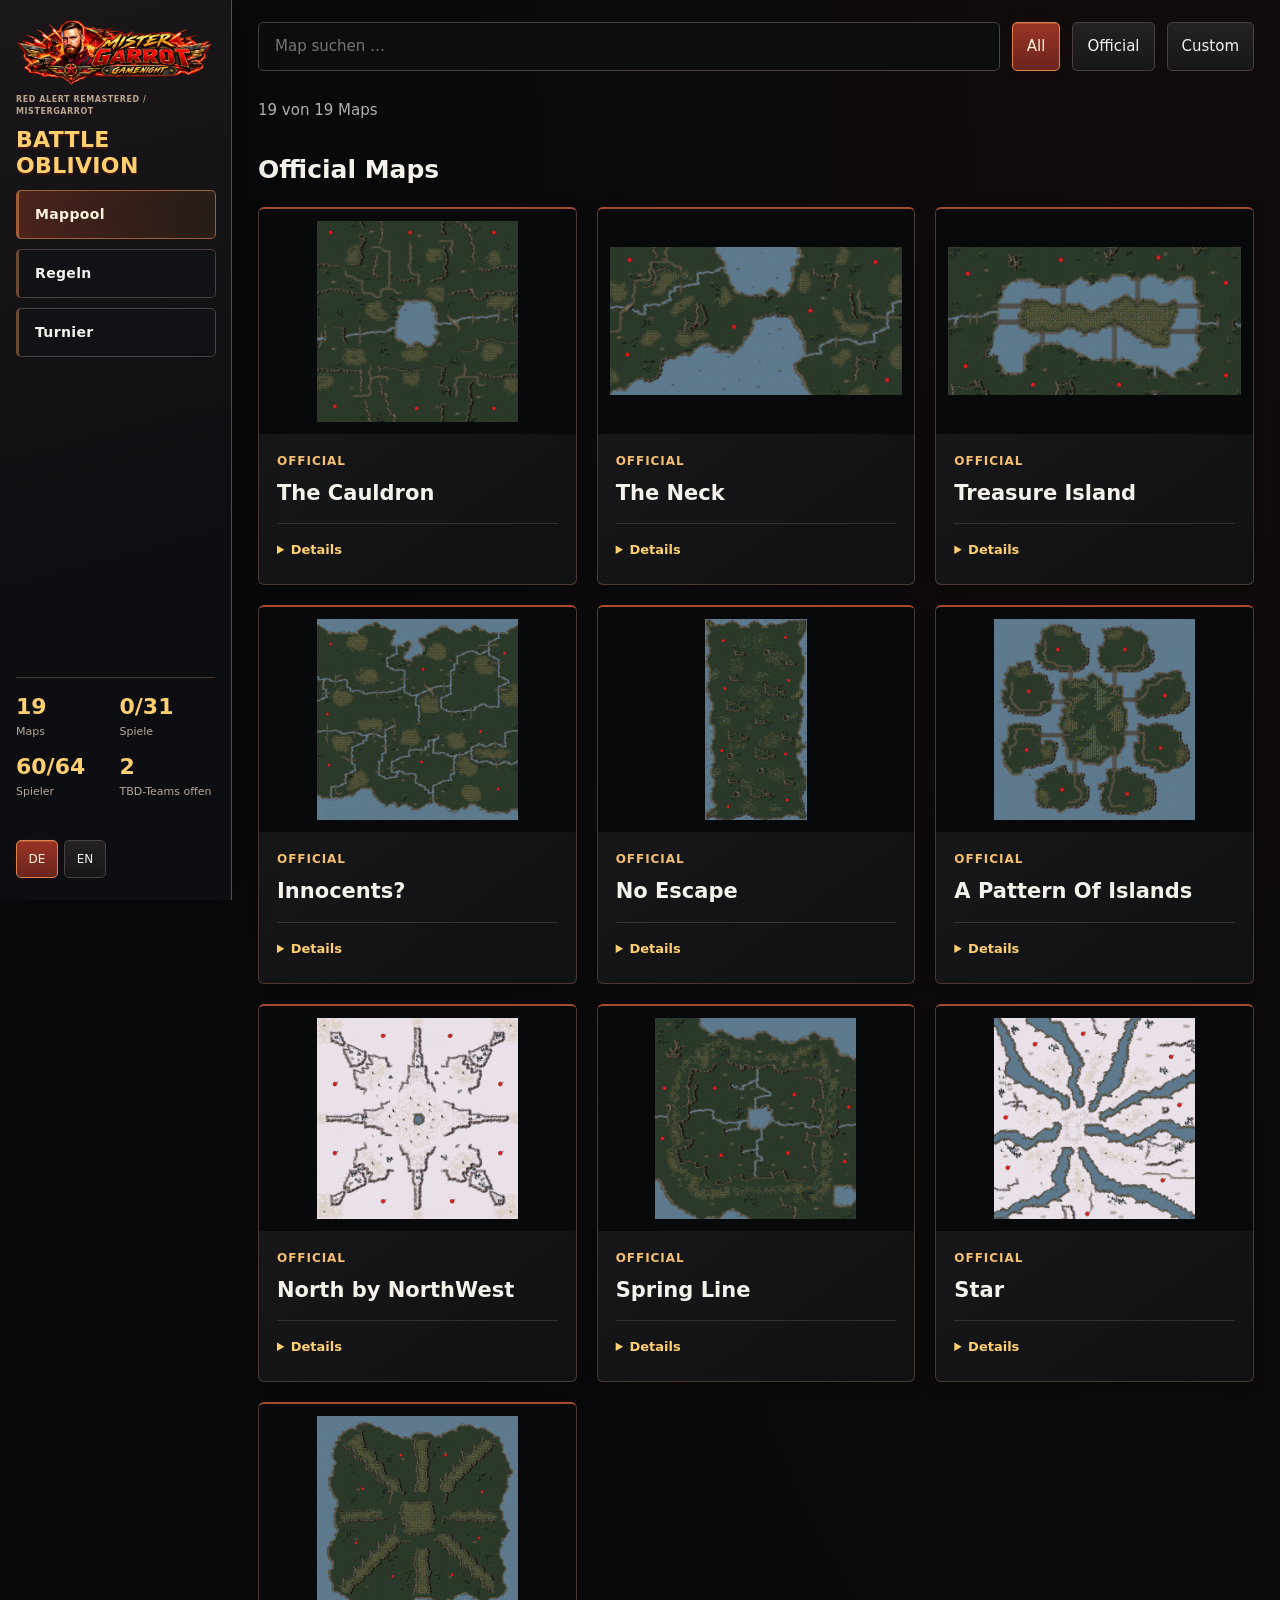
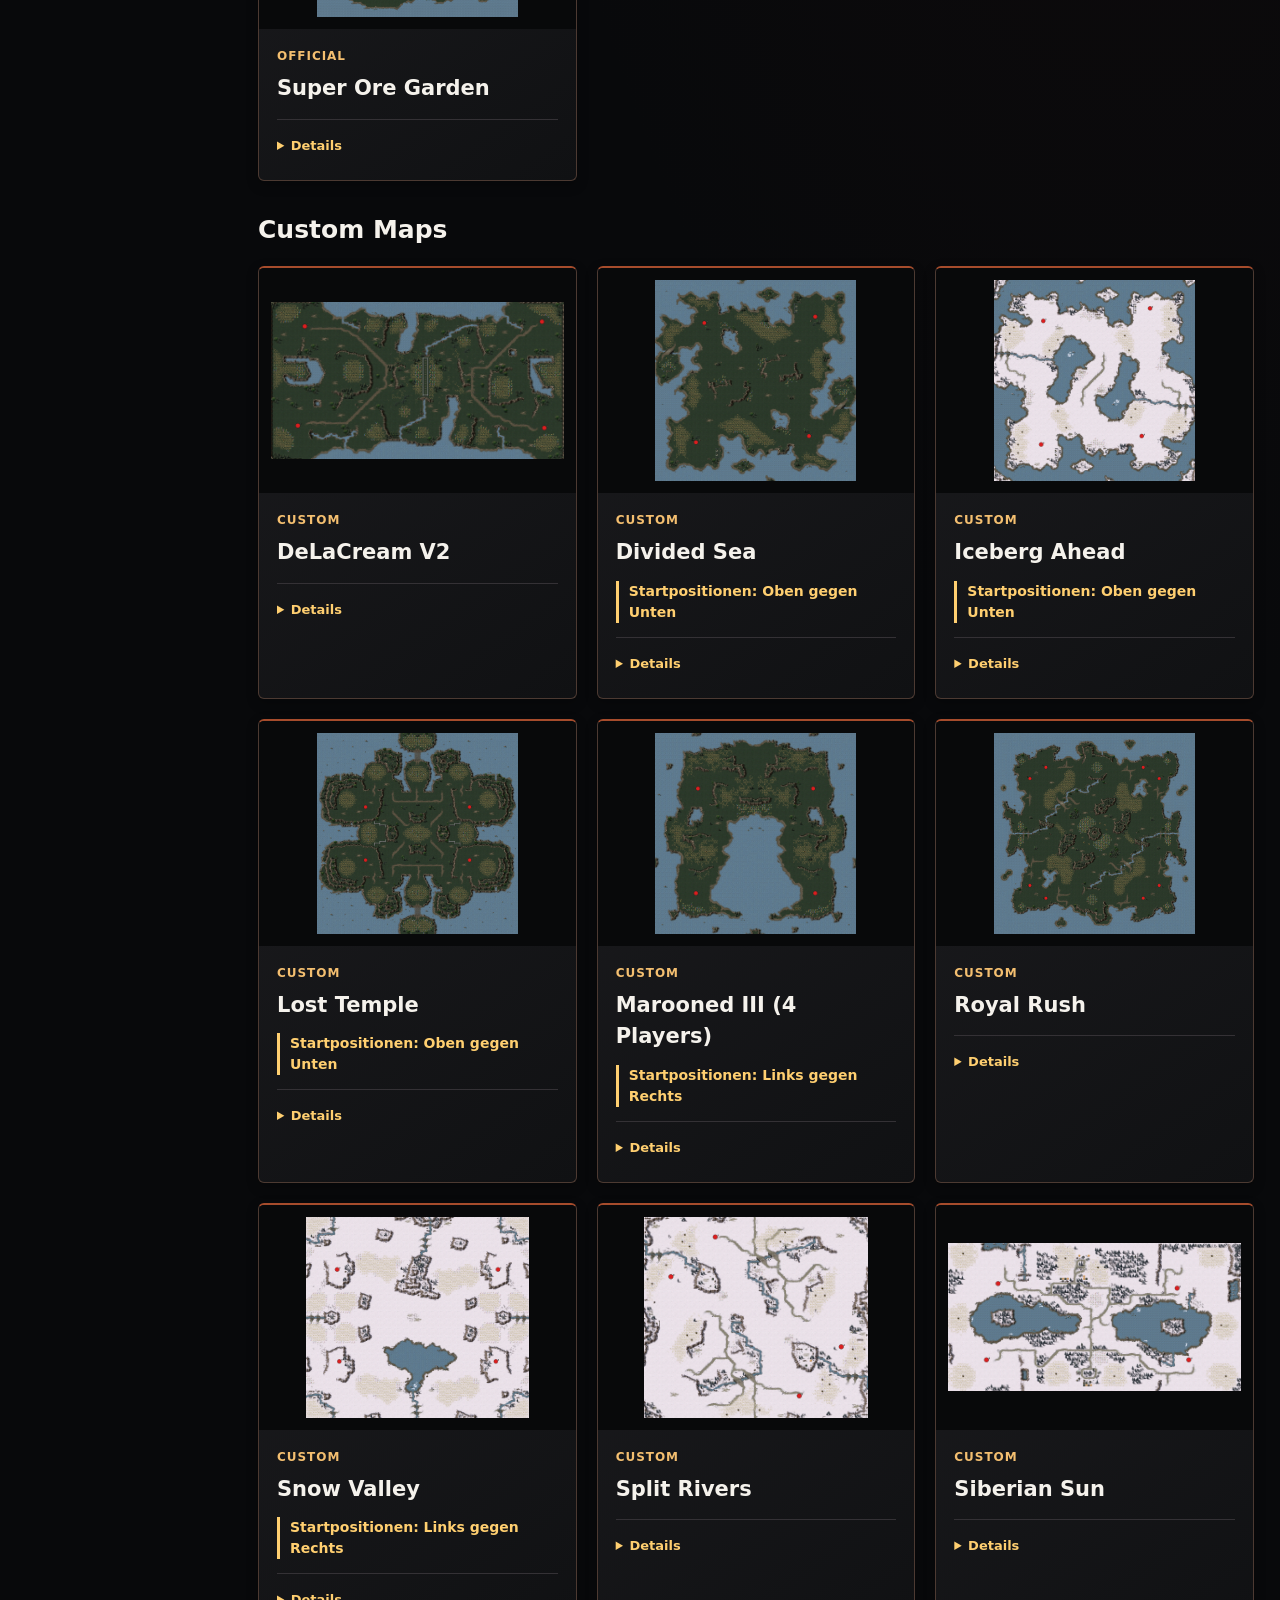
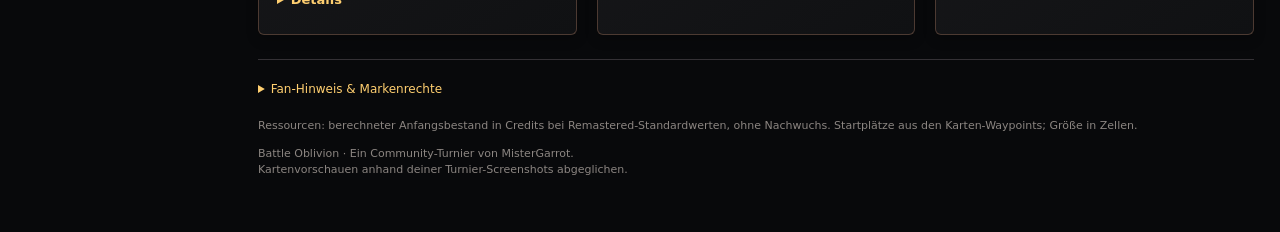
==== index.html @ 6f8f6e2d "Add files via upload" ====
<!doctype html>
<html lang="de"><head><meta charset="utf-8"><meta name="viewport" content="width=device-width,initial-scale=1"><meta name="description" content="MisterGarrot presents Battle Oblivion: Red Alert Remastered tournament maps, rules and live bracket."><meta name="theme-color" content="#141113"><link rel="icon" href="assets/branding/mistergarrot/logo-3c8ef4c450.png"><title>MisterGarrot · BATTLE OBLIVION</title>
<style>
:root{color-scheme:dark;--bg:#06030f;--panel:#130d2a;--line:#302347;--ink:#f5f0ff;--muted:#b4a8ca;--pink:#ff3aa2;--cyan:#54d8ff;--gold:#ffdc4a}*{box-sizing:border-box}body{margin:0;background:var(--bg);color:var(--ink);font:16px/1.5 system-ui,sans-serif}header{border-bottom:1px solid var(--line);background:radial-gradient(ellipse at top left,#39132f,transparent 65%),var(--panel)}.wrap{max-width:1240px;margin:auto;padding:32px 24px}.brand{color:var(--pink);font-weight:800;letter-spacing:.18em;font-size:13px}h1{font-size:clamp(36px,6vw,66px);line-height:1.05;letter-spacing:-.045em;margin:20px 0}p{color:var(--muted);max-width:780px}.stats{display:flex;gap:24px;flex-wrap:wrap;margin-top:28px}.stats strong{color:var(--gold);font-size:25px;margin-right:6px}.tools{display:flex;gap:12px;flex-wrap:wrap;margin-bottom:28px}input{flex:1;min-width:190px;background:var(--panel);border:1px solid var(--line);padding:12px 16px;color:var(--ink);border-radius:8px;font:inherit}button{font:inherit;cursor:pointer} .filter{border:1px solid var(--line);border-radius:8px;background:var(--panel);color:var(--ink);padding:10px 15px}.filter[aria-pressed=true]{color:var(--bg);background:var(--cyan);border-color:var(--cyan)}:focus-visible{outline:3px solid var(--gold);outline-offset:4px}h2{margin:30px 0 18px;font-size:25px}.grid{display:grid;grid-template-columns:repeat(auto-fill,minmax(255px,1fr));gap:20px}.card{background:var(--panel);border:1px solid var(--line);border-radius:12px;overflow:hidden}.preview{display:flex;width:100%;height:225px;align-items:center;justify-content:center;border:0;background:#090712;color:var(--muted);padding:12px}.preview img{width:100%;height:100%;object-fit:contain;transition:transform .2s}.preview:hover img{transform:scale(1.04)}.body{padding:18px}.badge{color:var(--cyan);font-size:12px;font-weight:700;text-transform:uppercase;letter-spacing:.08em}h3{font-size:21px;margin:8px 0}.note{font-size:13px;margin:10px 0 0}a{color:var(--gold)}.workshop{display:inline-block;margin-top:12px;font-size:14px}footer{border-top:1px solid var(--line);margin-top:40px;color:var(--muted);font-size:13px}dialog{width:min(950px,94vw);max-height:94vh;background:var(--panel);color:var(--ink);border:1px solid var(--line);border-radius:12px;padding:20px}dialog::backdrop{background:#000c}dialog img{display:block;width:100%;height:65vh;object-fit:contain;background:#090712}dialog button{float:right;background:var(--panel);color:var(--ink);border:1px solid var(--line);border-radius:6px;padding:8px 15px}dialog h2{margin:0 0 16px;padding-right:130px}[hidden]{display:none!important}@media(max-width:500px){.wrap{padding:24px 16px}.grid{grid-template-columns:1fr}.stats{gap:12px}.filter{flex:1}.preview{height:270px}}@media(prefers-reduced-motion:reduce){*{transition:none!important}}@media print{.tools,dialog{display:none}body{background:white;color:black}.card{break-inside:avoid}.grid{grid-template-columns:repeat(3,1fr)}.preview{height:150px}}
.rules-grid{display:grid;grid-template-columns:repeat(auto-fit,minmax(min(100%,340px),1fr));gap:20px}.rule-box{background:var(--panel);border:1px solid var(--line);border-radius:12px;padding:24px}.rule-box h3{margin-top:0}.rule-box li{margin:10px 0}.rule-box ul,.rule-box ol{padding-left:22px}.rule-box dl{display:grid;grid-template-columns:1fr 1fr;gap:10px 16px}.rule-box dd{margin:0;color:var(--cyan)}.rule-highlight{padding:20px 24px;margin:20px 0 24px;border-left:4px solid var(--gold);background:#ffdc4a12;color:var(--gold);font-size:20px}@media print{#rules-panel[hidden]{display:block!important}}
.language-switch{display:flex;justify-content:flex-end;gap:8px;margin-bottom:16px}.language-switch .filter{flex:0 0 auto;min-width:52px}
.map-positions{font-size:14px;font-weight:700;color:var(--gold);border-left:3px solid var(--gold);padding-left:10px;margin:12px 0}
.map-metadata{border-top:1px solid var(--line);margin-top:14px;padding-top:10px}.map-metadata dl{display:grid;grid-template-columns:1fr auto;gap:5px 12px;font-size:13px;margin:0}.map-metadata dt{color:var(--muted)}.map-metadata dd{margin:0;text-align:right;font-variant-numeric:tabular-nums}.map-metadata details{font-size:12px;margin-top:12px;color:var(--muted)}.map-metadata summary{cursor:pointer;color:var(--cyan)}.map-metadata details p{overflow-wrap:anywhere}

dialog{width:min(1200px,96vw)}
.zoom-controls{display:flex;align-items:center;gap:10px;flex-wrap:wrap;margin:12px 0}
.zoom-controls button{float:none;min-width:40px}
.zoom-controls input{flex:1;min-width:100px;max-width:330px;padding:0;accent-color:var(--cyan)}
.zoom-controls output{min-width:55px;font-variant-numeric:tabular-nums}
.zoom-hint{font-size:12px;margin:8px 0}
#zoom-viewport{height:60vh;position:relative;overflow:hidden;background:#090712;touch-action:none;cursor:zoom-in;border:1px solid var(--line);user-select:none}
#zoom-viewport[data-zoomed=true]{cursor:grab}#zoom-viewport.dragging{cursor:grabbing}
#zoom-viewport #zoom-img{position:absolute;max-width:none;width:auto;height:auto;object-fit:fill;transform-origin:0 0;pointer-events:none}
@media(max-width:500px){.zoom-controls{gap:6px}#zoom-viewport{height:55vh}}
</style><link rel="stylesheet" href="assets/css/battle-oblivion-bracket.css?v=garrot-14"><link rel="stylesheet" href="assets/css/battle-oblivion-theme.css?v=garrot-14"></head><body><header><div class="wrap"><div class="language-switch" role="group" aria-label="Sprache / Language"><button class="filter" type="button" data-lang="de" aria-pressed="true" lang="de">DE</button><button class="filter" type="button" data-lang="en" aria-pressed="false" lang="en">EN</button></div><a class="garrot-brand" href="#" aria-label="MisterGarrot Gamenight"><img src="assets/branding/mistergarrot/wordmark-16dedf7042.png" alt="MisterGarrot Gamenight" width="2172" height="724"></a><div class="brand">RED ALERT REMASTERED / MISTERGARROT</div><h1>BATTLE OBLIVION</h1><p>MisterGarrots Battle Oblivion: Karten, Regeln und der aktuelle Turnierstand für die Red-Alert-Remastered-Community.</p><div class="stats"><span><strong>19</strong>Maps</span><span><strong id="sidebar-games">0/31</strong><span>Spiele</span></span><span><strong id="sidebar-players">60/64</strong><span>Spieler</span></span><span><strong id="sidebar-tbd">2</strong><span>TBD-Teams offen</span></span></div></div></header><main class="wrap"><nav class="tools" aria-label="Turnierbereiche"><button class="filter" id="maps-tab" aria-pressed="true" aria-controls="maps-panel">Mappool</button><button class="filter" id="rules-tab" aria-pressed="false" aria-controls="rules-panel">Regeln</button><button class="filter" id="tournament-tab" aria-pressed="false" aria-controls="tournament-panel">Turnier</button></nav><section id="tournament-panel" data-own-i18n hidden></section><div id="maps-panel"><div class="tools"><input id="search" type="search" aria-label="Karten suchen" placeholder="Map suchen …"><button class="filter" data-filter="all" aria-pressed="true">All</button><button class="filter" data-filter="official" aria-pressed="false">Official</button><button class="filter" data-filter="custom" aria-pressed="false">Custom</button></div><p id="count" role="status" aria-live="polite"></p><div id="groups"></div><p id="empty" hidden>Keine Map gefunden. Versuche einen anderen Suchbegriff.</p></div><section id="rules-panel" hidden aria-labelledby="rules-title"><div class="brand">BATTLE OBLIVION / TURNIERREGELN</div><h2 id="rules-title">Regeln</h2><article class="rule-box series-format"><h3>Turnierformat</h3><dl><dt>Runde 1 &amp; 2</dt><dd>BO5 · 3 Mapsiege</dd><dt>Viertel- &amp; Halbfinale</dt><dd>BO7 · 4 Mapsiege</dd><dt>Finale</dt><dd>BO9 · 5 Mapsiege</dd></dl></article><div class="rule-highlight"><strong>Baue 3 Erzsammler, bevor du angreifende Einheiten in der Waffenfabrik produzierst.</strong></div><div class="rules-grid"><article class="rule-box"><h3>📌 Allgemeine Spielregeln</h3><ul><li>Verbindungsabbruch innerhalb der ersten 2 Minuten → automatischer Neustart</li><li>Verbindungsabbruch nach 2 Minuten → Entscheidung der Turnierleitung</li><li>Keine Beleidigungen oder anstößige Sprache</li><li>Keine absichtliche Spielverzögerung</li><li>Verstößt dein Teamkollege gegen die Chatregeln, kann euer Team disqualifiziert werden.</li><li>Smurf-Accounts und Smurfing sind nicht erlaubt.</li></ul></article><article class="rule-box"><h3>📍 Kartenablauf &amp; Startpositionen</h3><ol><li>Die erste Karte wird zufällig ausgelost.</li><li>Das Team mit der niedrigeren Teamnummer wählt zuerst seine Startpositionen.</li><li>Das unterlegene Team wählt die nächste Karte.</li><li>Das unterlegene Team wählt außerdem zuerst seine Startpositionen.</li></ol></article><article class="rule-box"><h3>🗺️ Spieleinstellungen &amp; Sonderregeln</h3><dl><dt>Spielmodus</dt><dd>Basen aktiviert · Gebäude zerstören</dd><dt>Spielgeschwindigkeit</dt><dd>Schneller (Faster)</dd><dt>Starteinheiten</dt><dd>Keine</dd><dt>Technologiestufe</dt><dd>10</dd><dt>Startkapital</dt><dd>10000</dd><dt>Einheiten-Warteschlange</dt><dd>Aktiviert</dd><dt>Erznachwuchs</dt><dd>Standard</dd><dt>Kisten</dt><dd>Deaktiviert</dd><dt>Superwaffen</dt><dd>Aktiviert</dd><dt><strong>Wieder einpackbares MBF</strong></dt><dd><strong>Aktiviert</strong></dd><dt>Kriegsnebel kehrt zurück</dt><dd>Deaktiviert</dd><dt>Aftermath-Einheiten</dt><dd>Deaktiviert</dd></dl></article><article class="rule-box"><h3>⚔ Spielablauf</h3><p>Alle Fraktionen sind erlaubt.</p><h3>Bugs &amp; Exploits</h3><p>Die Nutzung von Bugs oder Exploits kann zur sofortigen Disqualifikation führen.</p></article></div></section><footer><details class="fan-notice"><summary>Fan-Hinweis &amp; Markenrechte</summary><p>Dies ist ein inoffizielles, von Fans erstelltes Dashboard und Gemeinschaftsprojekt. Es steht in keiner Verbindung zu Electronic Arts Inc. (EA) und wird von EA weder unterstützt noch gesponsert oder autorisiert.</p><p>Command & Conquer, Red Alert und die verwendeten Spielgrafiken, Logos und Marken gehören ihren jeweiligen Rechteinhabern. Dieses Angebot dient der Information und Organisation des Community-Turniers.</p></details><p>Ressourcen: berechneter Anfangsbestand in Credits bei Remastered-Standardwerten, ohne Nachwuchs. Startplätze aus den Karten-Waypoints; Größe in Zellen.</p><p>Battle Oblivion · Ein Community-Turnier von MisterGarrot.<br>Kartenvorschauen anhand deiner Turnier-Screenshots abgeglichen.</p></footer></main><dialog id="zoom" aria-labelledby="zoom-title"><button id="close" autofocus>Schließen</button><h2 id="zoom-title"></h2><div class="map-view-layout"><div class="map-view-main"><div class="zoom-controls" role="group" aria-label="Kartenzoom"><button type="button" id="zoom-out" aria-label="Verkleinern">−</button><input id="zoom-range" type="range" min="100" max="500" step="25" value="100" aria-label="Zoomstufe"><output id="zoom-percent" for="zoom-range">100%</output><button type="button" id="zoom-in" aria-label="Vergrößern">+</button><button type="button" id="zoom-reset">Zurücksetzen</button></div><p class="zoom-hint">Mausrad zum Zoomen · Ziehen zum Verschieben · Doppelklick zum Zurücksetzen</p><div id="zoom-viewport" tabindex="0" aria-label="Vergrößerbare Karte"><img id="zoom-img" alt="" draggable="false"></div></div><aside id="map-info-panel" class="map-info-panel" aria-labelledby="map-info-title"><h3 id="map-info-title">Kartendetails</h3><div id="map-info-body"></div><p id="zoom-note"></p></aside></div></dialog><script>
const translations={"Turnier": "Tournament", "6-Spieler": "6-player", "8-Spieler": "8-player", "Mappool": "Map pool", "Regeln": "Rules", "Turnierbereiche": "Tournament sections", "Karten suchen": "Search maps", "Map suchen …": "Search maps …", "Alle Maps": "All maps", "6 Spieler": "6 players", "8 Spieler": "8 players", "6-Spieler-Maps": "6-player maps", "8-Spieler-Maps": "8-player maps", "Keine Map gefunden. Versuche einen anderen Suchbegriff.": "No maps found. Try another search term.", "BATTLE OBLIVION / TURNIERREGELN": "BATTLE OBLIVION / TOURNAMENT RULES", "Baue 3 Erzsammler, bevor du angreifende Einheiten in der Waffenfabrik produzierst.": "Build 3 ore trucks before any attacking units from the War Factory.", "📌 Allgemeine Spielregeln": "📌 General Gameplay Rules", "Verbindungsabbruch innerhalb der ersten 2 Minuten → automatischer Neustart": "Disconnect within the first 2 minutes → automatic restart", "Verbindungsabbruch nach 2 Minuten → Entscheidung der Turnierleitung": "Disconnect after 2 minutes → admin decision", "Keine Beleidigungen oder anstößige Sprache": "No flaming or foul language", "Keine absichtliche Spielverzögerung": "No intentional stalling", "Verstößt dein Teamkollege gegen die Chatregeln, kann euer Team disqualifiziert werden.": "If your teammate violates chat rules, your team may be disqualified.", "Smurf-Accounts und Smurfing sind nicht erlaubt.": "No smurfs or smurfing allowed.", "📍 Kartenablauf & Startpositionen": "📍 Map Format & Starting Positions", "Die erste Karte wird zufällig ausgelost.": "The first map is randomly drawn.", "Das Team mit der niedrigeren Teamnummer wählt zuerst seine Startpositionen.": "The team with the lower team number picks starting positions first.", "Das unterlegene Team wählt die nächste Karte.": "The losing team picks the next map.", "Das unterlegene Team wählt außerdem zuerst seine Startpositionen.": "The losing team also picks starting positions first.", "🗺️ Spieleinstellungen & Sonderregeln": "🗺️ Map & Special Rules", "Spielmodus": "Mode", "Basen aktiviert · Gebäude zerstören": "Bases On · Destroy Structures", "Spielgeschwindigkeit": "Game Speed", "Schneller (Faster)": "Faster", "Starteinheiten": "Starting Units", "Keine": "None", "Technologiestufe": "Tech Level", "Startkapital": "Credits", "Einheiten-Warteschlange": "Unit Queueing", "Aktiviert": "Enabled", "Deaktiviert": "Disabled", "Erznachwuchs": "Ore Regrows", "Standard": "Default", "Kisten": "Crates", "Superwaffen": "Super Weapons", "Wieder einpackbares MBF": "Redeployable MCV", "Kriegsnebel kehrt zurück": "Shroud Regrows", "Aftermath-Einheiten": "Aftermath Units", "⚔ Spielablauf": "⚔ Gameplay", "Alle Fraktionen sind erlaubt.": "All factions are allowed.", "Die Nutzung von Bugs oder Exploits kann zur sofortigen Disqualifikation führen.": "Any use of bugs or exploits may result in instant disqualification.", "Bei gekennzeichneten Karten muss die genaue Turnierversion noch abgeglichen werden.": "The exact tournament version of marked maps still needs to be verified.", "Schließen": "Close", "Im Steam Workshop ansehen ↗": "View in Steam Workshop ↗", "Vorschau nicht verfügbar": "Preview unavailable", "Vorschau · Zuordnung offen": "Preview · Version unconfirmed", "Vorschau im Bestand: Treasure Isle.": "Library preview: Treasure Isle.", "Innocents? (Mega) · 8 Spieler": "Innocents? (Mega) · 8 players", "Mehrere Versionen im Bestand. Gezeigt: Marooned III; Turnierversion bitte abgleichen.": "Multiple versions in the library. Shown: Marooned III; please verify the tournament version.", "Bestandsversion: DeLaCream V2, Final cut!. Bitte mit Turnierversion abgleichen.": "Library version: DeLaCream V2, Final cut!. Please verify against the tournament version.", "Bestandsversion: Divided Sea (Open Center 2 - 4 Players). Bitte mit Turnierversion abgleichen.": "Library version: Divided Sea (Open Center 2 - 4 Players). Please verify against the tournament version.", "Bestandsversion: Iceberg Ahead (2 - 4 Players). Bitte mit Turnierversion abgleichen.": "Library version: Iceberg Ahead (2 - 4 Players). Please verify against the tournament version.", "Bestandsversion: Royal Rush (Mega). Bitte mit Turnierversion abgleichen.": "Library version: Royal Rush (Mega). Please verify against the tournament version.", "Bestandsversion: Snow Valley (2 - 4 Players TE1). Bitte mit Turnierversion abgleichen.": "Library version: Snow Valley (2 - 4 Players TE1). Please verify against the tournament version.", "Bestandsversion: Split Rivers (2 - 4 Players). Bitte mit Turnierversion abgleichen.": "Library version: Split Rivers (2 - 4 Players). Please verify against the tournament version.", "Bestandsversion: Siberian Sun (4 Lg). Bitte mit Turnierversion abgleichen.": "Library version: Siberian Sun (4 Lg). Please verify against the tournament version.", "Gesucht: Left vs Right. Die bisherige Vorschau zeigte eine andere Version; korrekte Vorschau folgt.": "Looking for: Left vs Right. The previous preview showed a different version; the correct preview will follow.", "Startpositionen: Links gegen Rechts": "Starting positions: Left vs Right", "Startpositionen: Oben gegen Unten": "Starting positions: Top vs Bottom", "Bestandsversion: DeLaCream V2, Final cut!. Vorschau mit Turnier-Screenshot abgeglichen.": "Library version: DeLaCream V2, Final cut!. Preview visually matched against the tournament screenshot.", "Bestandsversion: Divided Sea (Open Center 2 - 4 Players). Vorschau mit Turnier-Screenshot abgeglichen.": "Library version: Divided Sea (Open Center 2 - 4 Players). Preview visually matched against the tournament screenshot.", "Bestandsversion: Iceberg Ahead (2 - 4 Players). Vorschau mit Turnier-Screenshot abgeglichen.": "Library version: Iceberg Ahead (2 - 4 Players). Preview visually matched against the tournament screenshot.", "Bestandsversion: Marooned III (4 Players). Vorschau mit Turnier-Screenshot abgeglichen.": "Library version: Marooned III (4 Players). Preview visually matched against the tournament screenshot.", "Bestandsversion: Royal Rush (Mega). Vorschau mit Turnier-Screenshot abgeglichen.": "Library version: Royal Rush (Mega). Preview visually matched against the tournament screenshot.", "Bestandsversion: Snow Valley (2 - 4 Players TE1). Vorschau mit Turnier-Screenshot abgeglichen.": "Library version: Snow Valley (2 - 4 Players TE1). Preview visually matched against the tournament screenshot.", "Bestandsversion: Split Rivers (2 - 4 Players). Vorschau mit Turnier-Screenshot abgeglichen.": "Library version: Split Rivers (2 - 4 Players). Preview visually matched against the tournament screenshot.", "Bestandsversion: Siberian Sun (4 Lg). Vorschau mit Turnier-Screenshot abgeglichen.": "Library version: Siberian Sun (4 Lg). Preview visually matched against the tournament screenshot.", "Kartenvorschauen anhand deiner Turnier-Screenshots abgeglichen.": "Map previews visually checked against your tournament screenshots.", "Kartengröße": "Map size", "Zellen": "cells", "Startplätze": "Starting spots", "Klima": "Theater", "Gemäßigt": "Temperate", "Schnee": "Snow", "Innenraum": "Interior", "Ressourcen gesamt": "Total resources", "Erz": "Ore", "Gems": "Gems", "Erzminen": "Ore mines", "Wasser": "Water", "Ja": "Yes", "Nein": "No", "Startpunkte & Kartendaten": "Starting spots & map data", "Quelldatei": "Source map", "Erzfelder": "Ore cells", "Gems-Felder": "Gem cells", "Startplätze laut Kartendatei; Turnierkategorie: 6 Spieler.": "Starting spots from the map file; tournament category: 6 players.", "Ressourcen: berechneter Anfangsbestand in Credits bei Remastered-Standardwerten, ohne Nachwuchs. Startplätze aus den Karten-Waypoints; Größe in Zellen.": "Resources: calculated initial credits using default Remastered values, excluding regrowth. Starting spots from map waypoints; size in cells.", "Kartenzoom": "Map zoom", "Verkleinern": "Zoom out", "Vergrößern": "Zoom in", "Zoomstufe": "Zoom level", "Zurücksetzen": "Reset", "Vergrößerbare Karte": "Zoomable map", "Mausrad zum Zoomen · Ziehen zum Verschieben · Doppelklick zum Zurücksetzen": "Scroll to zoom · Drag to pan · Double-click to reset", "Turnierformat": "Tournament format", "Runde 1 & 2": "Rounds 1 & 2", "Viertel- & Halbfinale": "Quarter- & semi-finals", "Finale": "Final", "BO5 · 3 Mapsiege": "BO5 · 3 map wins", "BO7 · 4 Mapsiege": "BO7 · 4 map wins", "BO9 · 5 Mapsiege": "BO9 · 5 map wins", "Details anzeigen": "Show details", "Spiele": "Matches", "Spieler": "Players", "TBD-Teams offen": "TBD teams remaining", "Fan-Hinweis & Markenrechte": "Fan notice & trademarks", "Dies ist ein inoffizielles, von Fans erstelltes Dashboard und Gemeinschaftsprojekt. Es steht in keiner Verbindung zu Electronic Arts Inc. (EA) und wird von EA weder unterstützt noch gesponsert oder autorisiert.": "This is an unofficial, fan-created dashboard and community project. It is not affiliated with Electronic Arts Inc. (EA) and is not supported, sponsored or authorized by EA.", "Command & Conquer, Red Alert und die verwendeten Spielgrafiken, Logos und Marken gehören ihren jeweiligen Rechteinhabern. Dieses Angebot dient der Information und Organisation des Community-Turniers.": "Command & Conquer, Red Alert and the game artwork, logos and trademarks used belong to their respective rights holders. This site provides information and supports the organization of the community tournament.", "MisterGarrots Battle Oblivion: Karten, Regeln und der aktuelle Turnierstand für die Red-Alert-Remastered-Community.": "MisterGarrot’s Battle Oblivion: maps, rules and the latest tournament results for the Red Alert Remastered community.", "Battle Oblivion · Ein Community-Turnier von MisterGarrot.": "Battle Oblivion · A community tournament by MisterGarrot.", "Kartendetails": "Map details"};
let language='de';
try { const saved=localStorage.getItem('battle-oblivion-language'); if(saved==='en')language='en'; } catch {}
const originalText=new WeakMap(),originalAttributes=new WeakMap();
function translate(value){
 if(language==='de')return value;
 if(translations[value])return translations[value];
 if(value.endsWith(' vergrößern'))return 'Enlarge '+value.slice(0,-11);
 if(value.startsWith('Kartenübersicht '))return 'Map preview '+value.slice(15);
 return value;
}
function applyLanguage(){
 document.documentElement.lang=language;
 document.title=language==='de'?'MisterGarrot · BATTLE OBLIVION – Karten, Regeln & Turnier':'MisterGarrot · BATTLE OBLIVION – Maps, Rules & Tournament';
 const walker=document.createTreeWalker(document.body,NodeFilter.SHOW_TEXT,{acceptNode(node){return node.parentElement.closest('script,style,#count,[data-own-i18n]')?NodeFilter.FILTER_REJECT:NodeFilter.FILTER_ACCEPT;}});
 while(walker.nextNode()){
  const node=walker.currentNode;if(!originalText.has(node))originalText.set(node,node.nodeValue);
  const value=originalText.get(node),trimmed=value.trim();node.nodeValue=trimmed?value.replace(trimmed,translate(trimmed)):value;
 }
 for(const element of document.querySelectorAll('[aria-label],[placeholder],img[alt]')){
  if(element.closest('[data-own-i18n]'))continue;if(!originalAttributes.has(element)){const attrs={};for(const name of ['aria-label','placeholder','alt'])if(element.hasAttribute(name))attrs[name]=element.getAttribute(name);originalAttributes.set(element,attrs);}
  for(const [name,value] of Object.entries(originalAttributes.get(element)))element.setAttribute(name,translate(value));
 }
 for(const number of document.querySelectorAll('[data-number]'))number.textContent=new Intl.NumberFormat('de-DE').format(Number(number.dataset.number));
 const activeMap=maps.find(map=>mapDisplayName(map.name)===document.querySelector('#zoom-title').textContent);if(activeMap)document.querySelector('#zoom-note').textContent=translate(activeMap.note);
 for(const button of document.querySelectorAll('[data-lang]'))button.setAttribute('aria-pressed',String(button.dataset.lang===language));
}
for(const button of document.querySelectorAll('[data-lang]'))button.addEventListener('click',()=>{language=button.dataset.lang;try{localStorage.setItem('battle-oblivion-language',language)}catch{}applyLanguage();update();window.dispatchEvent(new Event('battle-language-change'));});

for(const name of ['maps','rules','tournament'])document.querySelector('#'+name+'-tab').addEventListener('click',()=>{for(const panel of ['maps','rules','tournament']){document.querySelector('#'+panel+'-panel').hidden=panel!==name;document.querySelector('#'+panel+'-tab').setAttribute('aria-pressed',String(panel===name))}});
const maps=[{"name": "The Cauldron", "group": "6", "image": "assets/turnier-mappool/hd/01.webp", "note": "", "link": "", "original_preview": "assets/turnier-mappool/01.jpg", "metadata": {"source_name": "The Cauldron (Large 6 players)", "width": 96, "height": 96, "area": 9216, "start_positions": 6, "starts": [{"number": 1, "x": 22, "y": 21}, {"number": 2, "x": 100, "y": 105}, {"number": 3, "x": 100, "y": 21}, {"number": 4, "x": 24, "y": 104}, {"number": 5, "x": 63, "y": 105}, {"number": 6, "x": 60, "y": 21}], "theater": "temperat", "ore_credits": 150375, "gem_credits": 0, "total_credits": 150375, "ore_cells": 704, "gem_cells": 0, "ore_mines": 12, "water_cells": 312, "resource_basis": "Initial map resources; default Remastered values; excludes regrowth."}}, {"name": "The Neck", "group": "6", "image": "assets/turnier-mappool/hd/02.webp", "note": "", "link": "", "original_preview": "assets/turnier-mappool/02.jpg", "metadata": {"source_name": "The Neck (Medium 6 players)", "width": 126, "height": 64, "area": 8064, "start_positions": 6, "starts": [{"number": 3, "x": 9, "y": 37}, {"number": 4, "x": 120, "y": 89}, {"number": 5, "x": 115, "y": 38}, {"number": 6, "x": 8, "y": 78}, {"number": 7, "x": 87, "y": 59}, {"number": 8, "x": 54, "y": 66}], "theater": "temperat", "ore_credits": 135200, "gem_credits": 19600, "total_credits": 154800, "ore_cells": 654, "gem_cells": 40, "ore_mines": 11, "water_cells": 1983, "resource_basis": "Initial map resources; default Remastered values; excludes regrowth."}}, {"name": "Treasure Island", "group": "6", "image": "assets/turnier-mappool/hd/03.webp", "note": "Vorschau im Bestand: Treasure Isle.", "link": "", "original_preview": "assets/turnier-mappool/03.jpg", "metadata": {"source_name": "Treasure Isle (4-6)", "width": 126, "height": 64, "area": 8064, "start_positions": 8, "starts": [{"number": 1, "x": 9, "y": 43}, {"number": 2, "x": 120, "y": 87}, {"number": 3, "x": 37, "y": 91}, {"number": 4, "x": 91, "y": 36}, {"number": 5, "x": 8, "y": 83}, {"number": 6, "x": 120, "y": 47}, {"number": 7, "x": 74, "y": 91}, {"number": 8, "x": 49, "y": 37}], "theater": "temperat", "ore_credits": 118650, "gem_credits": 100550, "total_credits": 219200, "ore_cells": 493, "gem_cells": 193, "ore_mines": 7, "water_cells": 1565, "resource_basis": "Initial map resources; default Remastered values; excludes regrowth."}}, {"name": "Innocents?", "group": "8", "image": "assets/turnier-mappool/hd/04.webp", "note": "Innocents? (Mega) · 8 Spieler", "link": "", "original_preview": "assets/turnier-mappool/04.jpg", "metadata": {"source_name": "Innocents? (Mega 8 players)", "width": 126, "height": 126, "area": 15876, "start_positions": 8, "starts": [{"number": 1, "x": 9, "y": 16}, {"number": 2, "x": 114, "y": 107}, {"number": 3, "x": 118, "y": 22}, {"number": 4, "x": 8, "y": 92}, {"number": 5, "x": 7, "y": 60}, {"number": 6, "x": 67, "y": 32}, {"number": 7, "x": 66, "y": 90}, {"number": 8, "x": 103, "y": 71}], "theater": "temperat", "ore_credits": 406200, "gem_credits": 0, "total_credits": 406200, "ore_cells": 1758, "gem_cells": 0, "ore_mines": 30, "water_cells": 2166, "resource_basis": "Initial map resources; default Remastered values; excludes regrowth."}}, {"name": "No Escape", "group": "6", "image": "assets/turnier-mappool/hd/05.webp", "note": "", "link": "", "original_preview": "assets/turnier-mappool/05.jpg", "metadata": {"source_name": "No Escape (4-6)", "width": 64, "height": 126, "area": 8064, "start_positions": 8, "starts": [{"number": 1, "x": 43, "y": 14}, {"number": 2, "x": 83, "y": 114}, {"number": 3, "x": 42, "y": 83}, {"number": 4, "x": 84, "y": 39}, {"number": 5, "x": 46, "y": 118}, {"number": 6, "x": 82, "y": 12}, {"number": 7, "x": 44, "y": 44}, {"number": 8, "x": 82, "y": 85}], "theater": "temperat", "ore_credits": 69900, "gem_credits": 81150, "total_credits": 151050, "ore_cells": 590, "gem_cells": 253, "ore_mines": 10, "water_cells": 697, "resource_basis": "Initial map resources; default Remastered values; excludes regrowth."}}, {"name": "A Pattern Of Islands", "group": "8", "image": "assets/turnier-mappool/hd/06.webp", "note": "", "link": "", "original_preview": "assets/turnier-mappool/06.jpg", "metadata": {"source_name": "A Pattern Of Islands (Large 8 players)", "width": 96, "height": 96, "area": 9216, "start_positions": 8, "starts": [{"number": 1, "x": 79, "y": 99}, {"number": 2, "x": 46, "y": 30}, {"number": 3, "x": 31, "y": 78}, {"number": 4, "x": 97, "y": 52}, {"number": 5, "x": 78, "y": 30}, {"number": 6, "x": 48, "y": 97}, {"number": 7, "x": 32, "y": 50}, {"number": 8, "x": 95, "y": 77}], "theater": "temperat", "ore_credits": 50775, "gem_credits": 179750, "total_credits": 230525, "ore_cells": 262, "gem_cells": 397, "ore_mines": 14, "water_cells": 3662, "resource_basis": "Initial map resources; default Remastered values; excludes regrowth."}}, {"name": "North by NorthWest", "group": "8", "image": "assets/turnier-mappool/hd/07.webp", "note": "", "link": "", "original_preview": "assets/turnier-mappool/07.jpg", "metadata": {"source_name": "NORTH BY NORTHWEST (4-8)", "width": 96, "height": 96, "area": 9216, "start_positions": 8, "starts": [{"number": 1, "x": 47, "y": 23}, {"number": 2, "x": 80, "y": 102}, {"number": 3, "x": 103, "y": 46}, {"number": 4, "x": 24, "y": 79}, {"number": 5, "x": 24, "y": 46}, {"number": 6, "x": 103, "y": 79}, {"number": 7, "x": 79, "y": 23}, {"number": 8, "x": 47, "y": 102}], "theater": "snow", "ore_credits": 183525, "gem_credits": 61800, "total_credits": 245325, "ore_cells": 1069, "gem_cells": 168, "ore_mines": 8, "water_cells": 8, "resource_basis": "Initial map resources; default Remastered values; excludes regrowth."}}, {"name": "Spring Line", "group": "8", "image": "assets/turnier-mappool/hd/08.webp", "note": "", "link": "", "original_preview": "assets/turnier-mappool/08.jpg", "metadata": {"source_name": "Spring Line", "width": 96, "height": 96, "area": 9216, "start_positions": 8, "starts": [{"number": 1, "x": 47, "y": 81}, {"number": 2, "x": 82, "y": 52}, {"number": 3, "x": 44, "y": 49}, {"number": 4, "x": 79, "y": 80}, {"number": 5, "x": 106, "y": 84}, {"number": 6, "x": 20, "y": 49}, {"number": 7, "x": 108, "y": 58}, {"number": 8, "x": 19, "y": 73}], "theater": "temperat", "ore_credits": 151350, "gem_credits": 25550, "total_credits": 176900, "ore_cells": 931, "gem_cells": 61, "ore_mines": 20, "water_cells": 989, "resource_basis": "Initial map resources; default Remastered values; excludes regrowth."}}, {"name": "Star", "group": "8", "image": "assets/turnier-mappool/hd/09.webp", "note": "", "link": "", "original_preview": "assets/turnier-mappool/09.jpg", "metadata": {"source_name": "star", "width": 96, "height": 96, "area": 9216, "start_positions": 8, "starts": [{"number": 1, "x": 60, "y": 109}, {"number": 2, "x": 96, "y": 93}, {"number": 3, "x": 104, "y": 57}, {"number": 4, "x": 100, "y": 34}, {"number": 5, "x": 58, "y": 23}, {"number": 6, "x": 35, "y": 28}, {"number": 7, "x": 21, "y": 63}, {"number": 8, "x": 22, "y": 87}], "theater": "snow", "ore_credits": 103025, "gem_credits": 71600, "total_credits": 174625, "ore_cells": 636, "gem_cells": 168, "ore_mines": 17, "water_cells": 1373, "resource_basis": "Initial map resources; default Remastered values; excludes regrowth."}}, {"name": "Super Ore Garden", "group": "8", "image": "assets/turnier-mappool/hd/10.webp", "note": "", "link": "", "original_preview": "assets/turnier-mappool/10.jpg", "metadata": {"source_name": "Super Ore Garden (Mega 8 players)", "width": 126, "height": 126, "area": 15876, "start_positions": 8, "starts": [{"number": 1, "x": 25, "y": 80}, {"number": 2, "x": 85, "y": 100}, {"number": 3, "x": 53, "y": 25}, {"number": 4, "x": 104, "y": 48}, {"number": 5, "x": 81, "y": 25}, {"number": 6, "x": 102, "y": 77}, {"number": 7, "x": 29, "y": 46}, {"number": 8, "x": 48, "y": 101}], "theater": "temperat", "ore_credits": 337450, "gem_credits": 168500, "total_credits": 505950, "ore_cells": 1414, "gem_cells": 398, "ore_mines": 37, "water_cells": 4153, "resource_basis": "Initial map resources; default Remastered values; excludes regrowth."}}, {"name": "DeLaCream V2", "group": "custom", "image": "assets/turnier-mappool/hd/11.webp", "note": "Bestandsversion: DeLaCream V2, Final cut!. Vorschau mit Turnier-Screenshot abgeglichen.", "link": "https://steamcommunity.com/sharedfiles/filedetails/?id=3649733199", "original_preview": "assets/turnier-mappool/11.jpg", "metadata": {"source_name": "DeLaCream V2", "width": 126, "height": 68, "area": 8568, "start_positions": 4, "starts": [{"number": 1, "x": 12, "y": 54}, {"number": 2, "x": 15, "y": 11}, {"number": 3, "x": 117, "y": 9}, {"number": 4, "x": 118, "y": 55}], "theater": "temperat", "ore_credits": 182750, "gem_credits": 130800, "total_credits": 313550, "ore_cells": 875, "gem_cells": 308, "ore_mines": 26, "water_cells": 976, "resource_basis": "Initial map resources; default Remastered values; excludes regrowth."}}, {"name": "Divided Sea", "group": "custom", "image": "assets/turnier-mappool/hd/12.webp", "note": "Bestandsversion: Divided Sea (Open Center 2 - 4 Players). Vorschau mit Turnier-Screenshot abgeglichen.", "link": "https://steamcommunity.com/sharedfiles/filedetails/?id=2623360360", "positions": "tb", "original_preview": "assets/turnier-mappool/12.jpg", "metadata": {"source_name": "Divided Sea (2 - 4 Players)", "width": 96, "height": 96, "area": 9216, "start_positions": 4, "starts": [{"number": 1, "x": 77, "y": 18}, {"number": 2, "x": 20, "y": 78}, {"number": 3, "x": 74, "y": 75}, {"number": 4, "x": 24, "y": 21}], "theater": "temperat", "ore_credits": 190925, "gem_credits": 43100, "total_credits": 234025, "ore_cells": 890, "gem_cells": 138, "ore_mines": 24, "water_cells": 2974, "resource_basis": "Initial map resources; default Remastered values; excludes regrowth."}}, {"name": "Iceberg Ahead", "group": "custom", "image": "assets/turnier-mappool/hd/13.webp", "note": "Bestandsversion: Iceberg Ahead (2 - 4 Players). Vorschau mit Turnier-Screenshot abgeglichen.", "link": "https://steamcommunity.com/sharedfiles/filedetails/?id=2819389516", "positions": "tb", "original_preview": "assets/turnier-mappool/13.jpg", "metadata": {"source_name": "Iceberg Ahead (2 - 4 Players)", "width": 96, "height": 96, "area": 9216, "start_positions": 4, "starts": [{"number": 1, "x": 24, "y": 20}, {"number": 2, "x": 71, "y": 75}, {"number": 3, "x": 75, "y": 14}, {"number": 4, "x": 23, "y": 79}], "theater": "snow", "ore_credits": 171750, "gem_credits": 57800, "total_credits": 229550, "ore_cells": 782, "gem_cells": 136, "ore_mines": 20, "water_cells": 2927, "resource_basis": "Initial map resources; default Remastered values; excludes regrowth."}}, {"name": "Lost Temple", "group": "custom", "image": "assets/turnier-mappool/hd/14.webp", "note": "", "link": "https://steamcommunity.com/sharedfiles/filedetails/?id=2489464882", "positions": "tb", "original_preview": "assets/turnier-mappool/14.jpg", "metadata": {"source_name": "Lost Temple", "width": 110, "height": 110, "area": 12100, "start_positions": 4, "starts": [{"number": 1, "x": 35, "y": 49}, {"number": 2, "x": 92, "y": 49}, {"number": 3, "x": 35, "y": 78}, {"number": 4, "x": 92, "y": 78}], "theater": "temperat", "ore_credits": 248500, "gem_credits": 86300, "total_credits": 334800, "ore_cells": 1072, "gem_cells": 170, "ore_mines": 22, "water_cells": 3773, "resource_basis": "Initial map resources; default Remastered values; excludes regrowth."}}, {"name": "Marooned III (Left vs Right)", "group": "custom", "image": "assets/turnier-mappool/hd/15.webp", "note": "Bestandsversion: Marooned III (4 Players). Vorschau mit Turnier-Screenshot abgeglichen.", "link": "https://steamcommunity.com/sharedfiles/filedetails/?id=2596123125", "positions": "lr", "original_preview": "assets/turnier-mappool/15-correct.jpg", "metadata": {"source_name": "Marooned III (2 - 4 Players VE 2.0)", "width": 96, "height": 96, "area": 9216, "start_positions": 4, "starts": [{"number": 1, "x": 92, "y": 92}, {"number": 2, "x": 91, "y": 42}, {"number": 3, "x": 36, "y": 42}, {"number": 4, "x": 35, "y": 92}], "theater": "temperat", "ore_credits": 145050, "gem_credits": 43600, "total_credits": 188650, "ore_cells": 875, "gem_cells": 120, "ore_mines": 10, "water_cells": 3986, "resource_basis": "Initial map resources; default Remastered values; excludes regrowth."}}, {"name": "Royal Rush", "group": "custom", "image": "assets/turnier-mappool/hd/16.webp", "note": "Bestandsversion: Royal Rush (Mega). Vorschau mit Turnier-Screenshot abgeglichen.", "link": "https://steamcommunity.com/sharedfiles/filedetails/?id=2605938901", "original_preview": "assets/turnier-mappool/16.jpg", "metadata": {"source_name": "Royal Rush (Mega)", "width": 126, "height": 126, "area": 15876, "start_positions": 8, "starts": [{"number": 1, "x": 33, "y": 22}, {"number": 2, "x": 94, "y": 104}, {"number": 3, "x": 23, "y": 29}, {"number": 4, "x": 104, "y": 96}, {"number": 5, "x": 33, "y": 104}, {"number": 6, "x": 94, "y": 22}, {"number": 7, "x": 23, "y": 96}, {"number": 8, "x": 104, "y": 29}], "theater": "temperat", "ore_credits": 199825, "gem_credits": 172000, "total_credits": 371825, "ore_cells": 849, "gem_cells": 368, "ore_mines": 18, "water_cells": 5432, "resource_basis": "Initial map resources; default Remastered values; excludes regrowth."}}, {"name": "Snow Valley", "group": "custom", "image": "assets/turnier-mappool/hd/17.webp", "note": "Bestandsversion: Snow Valley (2 - 4 Players TE1). Vorschau mit Turnier-Screenshot abgeglichen.", "link": "https://steamcommunity.com/sharedfiles/filedetails/?id=2846500009", "positions": "lr", "original_preview": "assets/turnier-mappool/17.jpg", "metadata": {"source_name": "Snow Valley (2 - 4 Players TE2)", "width": 104, "height": 94, "area": 9776, "start_positions": 4, "starts": [{"number": 1, "x": 25, "y": 90}, {"number": 2, "x": 99, "y": 47}, {"number": 3, "x": 98, "y": 90}, {"number": 4, "x": 24, "y": 47}], "theater": "snow", "ore_credits": 386100, "gem_credits": 156800, "total_credits": 542900, "ore_cells": 1536, "gem_cells": 400, "ore_mines": 0, "water_cells": 314, "resource_basis": "Initial map resources; default Remastered values; excludes regrowth."}}, {"name": "Split Rivers", "group": "custom", "image": "assets/turnier-mappool/hd/18.webp", "note": "Bestandsversion: Split Rivers (2 - 4 Players). Vorschau mit Turnier-Screenshot abgeglichen.", "link": "https://steamcommunity.com/sharedfiles/filedetails/?id=2819389962", "original_preview": "assets/turnier-mappool/18.jpg", "metadata": {"source_name": "Split Rivers (2 - 4 Players)", "width": 96, "height": 86, "area": 8256, "start_positions": 4, "starts": [{"number": 1, "x": 47, "y": 23}, {"number": 2, "x": 83, "y": 91}, {"number": 3, "x": 28, "y": 40}, {"number": 4, "x": 101, "y": 70}], "theater": "snow", "ore_credits": 194200, "gem_credits": 50800, "total_credits": 245000, "ore_cells": 913, "gem_cells": 124, "ore_mines": 24, "water_cells": 0, "resource_basis": "Initial map resources; default Remastered values; excludes regrowth."}}, {"name": "Siberian Sun", "group": "custom", "image": "assets/turnier-mappool/hd/19.webp", "note": "Bestandsversion: Siberian Sun (4 Lg). Vorschau mit Turnier-Screenshot abgeglichen.", "link": "https://steamcommunity.com/sharedfiles/filedetails/?id=3007863904", "original_preview": "assets/turnier-mappool/19.jpg", "metadata": {"source_name": "Siberian Sun (4 Lg)", "width": 126, "height": 64, "area": 8064, "start_positions": 4, "starts": [{"number": 1, "x": 22, "y": 49}, {"number": 2, "x": 99, "y": 51}, {"number": 3, "x": 17, "y": 82}, {"number": 4, "x": 104, "y": 82}], "theater": "snow", "ore_credits": 239125, "gem_credits": 43300, "total_credits": 282425, "ore_cells": 1022, "gem_cells": 90, "ore_mines": 10, "water_cells": 934, "resource_basis": "Initial map resources; default Remastered values; excludes regrowth."}}];
const labels={official:'Official Maps',custom:'Custom Maps'};let filter='all';

function mapDisplayName(name){return name==='Marooned III (Left vs Right)'?'Marooned III (4 Players)':name}
function mapMetadata(map){
 const m=map.metadata;if(!m)return null;
 const box=document.createElement('div');box.className='map-metadata';
 const list=document.createElement('dl');
 function entry(label,value,numeric=false){const dt=document.createElement('dt');dt.textContent=label;const dd=document.createElement('dd');if(numeric)dd.dataset.number=String(value);dd.textContent=numeric?new Intl.NumberFormat('de-DE').format(value):value;list.append(dt,dd);}
 entry('Kartengröße',m.width+' × '+m.height);
 entry('Startplätze',m.start_positions,true);
 entry('Klima',({temperat:'Gemäßigt',snow:'Schnee',interior:'Innenraum'})[m.theater]||m.theater);
 entry('Ressourcen gesamt',m.total_credits,true);
 entry('Erz',m.ore_credits,true);
 entry('Gems',m.gem_credits,true);
 entry('Erzminen',m.ore_mines,true);
 entry('Wasser',m.water_cells>0?'Ja':'Nein');box.append(list);
 if(map.group==='6'&&m.start_positions!==6){const warning=document.createElement('p');warning.className='note';warning.textContent='Startplätze laut Kartendatei; Turnierkategorie: 6 Spieler.';box.append(warning);}
 return box;
}


function openMapPreview(map){
 document.querySelector('#zoom-title').textContent=mapDisplayName(map.name);
 const image=document.querySelector('#zoom-img');image.src=map.image;image.alt='Kartenübersicht '+mapDisplayName(map.name);originalAttributes.delete(image);
 document.querySelector('#zoom-note').textContent=map.note;
 const panel=document.querySelector('#map-info-body');panel.replaceChildren();
 const badge=document.createElement('div');badge.className='badge';badge.textContent=map.group==='custom'?'Custom':'Official';panel.append(badge);
 if(map.positions){const position=document.createElement('p');position.className='map-positions';position.textContent=map.positions==='lr'?'Startpositionen: Links gegen Rechts':'Startpositionen: Oben gegen Unten';panel.append(position)}
 const metadata=mapMetadata(map);if(metadata)panel.append(metadata);
 if(map.link){const link=document.createElement('a');link.href=map.link;link.target='_blank';link.rel='noopener noreferrer';link.className='workshop';link.textContent='Im Steam Workshop ansehen ↗';panel.append(link)}
 const basis=document.createElement('p');basis.className='note';basis.textContent='Ressourcen: berechneter Anfangsbestand in Credits bei Remastered-Standardwerten, ohne Nachwuchs. Startplätze aus den Karten-Waypoints; Größe in Zellen.';panel.append(basis);
 applyLanguage();document.querySelector('#zoom').showModal();resetMapZoom();
}

const groups=document.querySelector('#groups');
for(const group of ['official','custom']){const section=document.createElement('section');section.dataset.group=group;const heading=document.createElement('h2');heading.textContent=labels[group];section.append(heading);const grid=document.createElement('div');grid.className='grid';section.append(grid);for(const map of maps.filter(m=>(m.group==='custom'?'custom':'official')===group)){const card=document.createElement('article');card.className='card';card.dataset.name=map.name.toLocaleLowerCase('de');const preview=document.createElement(map.image?'button':'div');preview.className='preview';if(map.image){preview.setAttribute('aria-label',mapDisplayName(map.name)+' vergrößern');const img=document.createElement('img');img.src=map.image;img.alt='Kartenübersicht '+mapDisplayName(map.name);img.loading='lazy';img.addEventListener('error',()=>{preview.replaceChildren(document.createTextNode('Vorschau nicht verfügbar'));preview.disabled=true;applyLanguage()});preview.append(img);preview.addEventListener('click',()=>openMapPreview(map))}else{preview.textContent='Vorschau · Zuordnung offen'}card.append(preview);const body=document.createElement('div');body.className='body';const badge=document.createElement('div');badge.className='badge';badge.textContent=group==='custom'?'Custom':'Official';const title=document.createElement('h3');title.textContent=mapDisplayName(map.name);body.append(badge,title);const disclosure=document.createElement('details');disclosure.className='map-details';const summary=document.createElement('summary');summary.textContent='Details';summary.addEventListener('click',event=>{event.preventDefault();const open=!disclosure.open;for(const details of document.querySelectorAll('.map-details'))details.open=open});disclosure.append(summary);const metadata=mapMetadata(map);if(metadata)disclosure.append(metadata);if(map.positions){const position=document.createElement('p');position.className='map-positions';position.textContent=map.positions==='lr'?'Startpositionen: Links gegen Rechts':'Startpositionen: Oben gegen Unten';body.append(position)}if(map.note){const note=document.createElement('p');note.className='note';note.textContent=map.note;disclosure.append(note)}if(map.link){const a=document.createElement('a');a.href=map.link;a.target='_blank';a.rel='noopener noreferrer';a.className='workshop';a.textContent='Im Steam Workshop ansehen ↗';disclosure.append(a)}body.append(disclosure);card.append(body);grid.append(card)}groups.append(section)}
function update(){let count=0;const query=document.querySelector('#search').value.trim().toLocaleLowerCase('de');for(const section of groups.children){let visible=0;for(const card of section.querySelectorAll('.card')){card.hidden=!(filter==='all'||filter===section.dataset.group)||!card.dataset.name.includes(query);if(!card.hidden)visible++}section.hidden=!visible;count+=visible}document.querySelector('#count').textContent=language==='de'?count+' von 19 Maps':count+' of 19 maps';document.querySelector('#empty').hidden=count!==0}
document.querySelector('#search').addEventListener('input',update);document.querySelectorAll('[data-filter]').forEach(button=>button.addEventListener('click',()=>{filter=button.dataset.filter;document.querySelectorAll('[data-filter]').forEach(b=>b.setAttribute('aria-pressed',String(b===button)));update()}));document.querySelector('#close').addEventListener('click',()=>document.querySelector('#zoom').close());applyLanguage();update();

const zoomViewport=document.querySelector('#zoom-viewport'),zoomImage=document.querySelector('#zoom-img'),zoomRange=document.querySelector('#zoom-range');
let mapZoom=1,mapOffsetX=0,mapOffsetY=0,fitWidth=0,fitHeight=0,dragState=null;
function paintMapZoom(){
 const width=zoomViewport.clientWidth,height=zoomViewport.clientHeight;
 const scaledWidth=fitWidth*mapZoom,scaledHeight=fitHeight*mapZoom;
 mapOffsetX=scaledWidth<=width?(width-scaledWidth)/2:Math.min(0,Math.max(width-scaledWidth,mapOffsetX));
 mapOffsetY=scaledHeight<=height?(height-scaledHeight)/2:Math.min(0,Math.max(height-scaledHeight,mapOffsetY));
 zoomImage.style.width=fitWidth+'px';zoomImage.style.height=fitHeight+'px';
 zoomImage.style.transform='translate('+mapOffsetX+'px,'+mapOffsetY+'px) scale('+mapZoom+')';
 zoomRange.value=String(Math.round(mapZoom*100));document.querySelector('#zoom-percent').textContent=Math.round(mapZoom*100)+'%';
 zoomViewport.dataset.zoomed=String(mapZoom>1);
 document.querySelector('#zoom-out').disabled=mapZoom<=1;document.querySelector('#zoom-in').disabled=mapZoom>=5;
}
function resetMapZoom(){
 if(!zoomImage.naturalWidth||!zoomViewport.clientWidth)return;
 const fit=Math.min(zoomViewport.clientWidth/zoomImage.naturalWidth,zoomViewport.clientHeight/zoomImage.naturalHeight);
 fitWidth=zoomImage.naturalWidth*fit;fitHeight=zoomImage.naturalHeight*fit;mapZoom=1;mapOffsetX=0;mapOffsetY=0;paintMapZoom();
}
function setMapZoom(value,x=zoomViewport.clientWidth/2,y=zoomViewport.clientHeight/2){
 const next=Math.max(1,Math.min(5,value)),ratio=next/mapZoom;
 mapOffsetX=x-(x-mapOffsetX)*ratio;mapOffsetY=y-(y-mapOffsetY)*ratio;mapZoom=next;paintMapZoom();
}
zoomImage.addEventListener('load',resetMapZoom);
zoomRange.addEventListener('input',()=>setMapZoom(Number(zoomRange.value)/100));
document.querySelector('#zoom-in').addEventListener('click',()=>setMapZoom(mapZoom+.25));
document.querySelector('#zoom-out').addEventListener('click',()=>setMapZoom(mapZoom-.25));
document.querySelector('#zoom-reset').addEventListener('click',resetMapZoom);
zoomViewport.addEventListener('wheel',event=>{event.preventDefault();const rect=zoomViewport.getBoundingClientRect();setMapZoom(mapZoom*(event.deltaY<0?1.15:1/1.15),event.clientX-rect.left,event.clientY-rect.top)},{passive:false});
zoomViewport.addEventListener('dblclick',resetMapZoom);
zoomViewport.addEventListener('pointerdown',event=>{if(event.button!==0||mapZoom<=1)return;dragState={id:event.pointerId,x:event.clientX,y:event.clientY,offsetX:mapOffsetX,offsetY:mapOffsetY};zoomViewport.setPointerCapture(event.pointerId);zoomViewport.classList.add('dragging')});
zoomViewport.addEventListener('pointermove',event=>{if(!dragState||dragState.id!==event.pointerId)return;mapOffsetX=dragState.offsetX+event.clientX-dragState.x;mapOffsetY=dragState.offsetY+event.clientY-dragState.y;paintMapZoom()});
function endMapDrag(){dragState=null;zoomViewport.classList.remove('dragging')}
zoomViewport.addEventListener('pointerup',endMapDrag);zoomViewport.addEventListener('pointercancel',endMapDrag);zoomViewport.addEventListener('lostpointercapture',endMapDrag);
zoomViewport.addEventListener('keydown',event=>{if(event.key==='+'||event.key==='='){event.preventDefault();setMapZoom(mapZoom+.25)}else if(event.key==='-'){event.preventDefault();setMapZoom(mapZoom-.25)}else if(event.key==='0'){event.preventDefault();resetMapZoom()}else if(['ArrowLeft','ArrowRight','ArrowUp','ArrowDown'].includes(event.key)){event.preventDefault();mapOffsetX+=event.key==='ArrowLeft'?60:event.key==='ArrowRight'?-60:0;mapOffsetY+=event.key==='ArrowUp'?60:event.key==='ArrowDown'?-60:0;paintMapZoom()}});
window.addEventListener('resize',()=>{if(document.querySelector('#zoom').open)resetMapZoom()});

</script><script src="assets/js/battle-oblivion-config.js"></script><script src="assets/js/battle-oblivion-cloud.js"></script><script src="assets/js/battle-oblivion-bracket.js?v=garrot-14"></script></body></html>
---- assets/css/battle-oblivion-bracket.css ----
.battle-bracket{display:flex;gap:20px;overflow-x:auto;padding:8px 0 24px;align-items:flex-start}.battle-round{flex:0 0 310px;min-width:0}.battle-round>h3{color:var(--cyan);position:sticky;top:0;background:var(--bg);padding:10px 0}.battle-match{border:1px solid var(--line);border-radius:10px;background:var(--panel);padding:12px;margin-bottom:16px}.battle-match-id{font-size:12px;color:var(--muted);margin-bottom:9px}.battle-team{display:grid;grid-template-columns:1fr 28px;gap:10px;padding:8px 0;font-size:14px;border-bottom:1px solid var(--line);overflow-wrap:anywhere}.battle-team strong{text-align:center;color:var(--gold)}.battle-winner{color:var(--cyan);font-weight:700}.battle-map{background:transparent;border:0;color:var(--gold);padding:12px 0;text-align:left;font-size:13px}.battle-match>.filter{font-size:12px;padding:6px 10px}.battle-champion{padding:20px;border:1px solid var(--gold);color:var(--gold);font-size:24px}#tournament-panel select,.battle-editor select{background:var(--panel);border:1px solid var(--line);color:var(--ink);padding:12px;border-radius:8px;font:inherit}.battle-editor{width:min(580px,94vw)}.battle-editor form{display:grid;gap:14px}.battle-editor label{display:grid;gap:6px;font-size:14px}.battle-editor input{min-width:0;width:100%}.battle-editor button{float:none}.battle-editor h2{padding-right:0}.battle-editor p{font-size:13px}.battle-editor [role=alert]{color:var(--pink)}@media(max-width:500px){.battle-round{flex-basis:280px}}

.battle-viewport{overflow:auto;max-height:78vh;border:1px solid var(--line);border-radius:12px;padding:16px;background:#090712}.battle-canvas{position:relative}.battle-bracket{position:relative;overflow:visible;padding:0;transform-origin:top left;width:max-content}.battle-mirrored{display:grid;grid-template-columns:repeat(9,290px);gap:36px}.battle-mirrored .battle-round{width:290px}.battle-mirrored .battle-round>h3{height:48px;text-align:center;margin:0;position:static}.battle-mirrored .battle-matches{display:grid;grid-template-rows:repeat(16,110px)}.battle-mirrored .battle-match{align-self:center;margin:0;min-height:130px;position:relative;z-index:1;background:var(--panel)}.battle-match.battle-final{border:2px solid var(--gold);box-shadow:0 0 24px #ffdc4a16}.battle-lines{position:absolute;left:0;top:0;pointer-events:none;overflow:visible;z-index:0}.battle-lines path{fill:none;stroke:var(--cyan);stroke-opacity:.55;stroke-width:2}.battle-view-tools{align-items:center;margin-top:16px}.battle-view-tools input{max-width:250px;min-width:120px;padding:0;accent-color:var(--cyan)}.battle-view-tools output{min-width:55px;font-variant-numeric:tabular-nums}.battle-connection{color:var(--cyan);font-size:13px}.battle-bracket:not(.battle-mirrored){width:100%;display:block}.battle-bracket:not(.battle-mirrored) .battle-round{width:100%}.battle-bracket:not(.battle-mirrored) .battle-matches{display:grid;grid-template-columns:repeat(auto-fill,minmax(270px,1fr));gap:16px}.battle-bracket:not(.battle-mirrored) .battle-match{margin:0}
---- assets/css/battle-oblivion-theme.css ----
/* MisterGarrot: compact command-panel layout, red/gold accents on charcoal. */
:root{--bg:#08090b;--panel:#131416;--line:#343135;--ink:#f5f2ec;--muted:#b1adb0;--pink:#f24939;--cyan:#edbc61;--gold:#ffcf70;--ground:var(--bg);--panel-hi:#1b1a1c}
body{background:radial-gradient(ellipse at 90% 0,#48181128,transparent 48%),var(--bg);font-size:15px;padding-bottom:20px}
.wrap{max-width:1840px;width:100%;padding:18px 28px}header{background:linear-gradient(100deg,#171213,#0d0e10 65%);border-bottom:1px solid #6a3527;box-shadow:0 3px 20px #0007}
header>.wrap{display:grid;grid-template-columns:180px 1fr auto;grid-template-rows:auto auto;align-items:center;gap:3px 24px;padding-top:10px;padding-bottom:10px}
.garrot-brand{grid-column:1;grid-row:1/3;display:block;width:180px;height:60px}.garrot-brand img{display:block;width:100%;height:100%;object-fit:contain}
header .brand{grid-column:2;grid-row:1;color:#bcaaa1;font-size:10px;letter-spacing:.16em;align-self:end}header h1{grid-column:2;grid-row:2;margin:0;font-size:clamp(22px,2.3vw,34px);line-height:1.15;letter-spacing:.025em;font-weight:900;color:var(--gold);text-shadow:0 2px #41170d;align-self:start}
header .language-switch{grid-column:3;grid-row:1/3;margin:0;align-self:center;gap:6px}header .language-switch .filter{min-width:42px;padding:8px 10px;font-size:12px}header>.wrap>p,header .stats{display:none}
main>.tools:first-child{margin-bottom:14px;gap:8px;border-bottom:1px solid var(--line);padding-bottom:12px}.filter{border-radius:5px;border-color:#494044;background:linear-gradient(#242124,#171719);color:var(--ink);padding:9px 14px;min-height:38px;transition:background .15s,border-color .15s}
.filter:hover{border-color:#bc6942;background:#302322}.filter[aria-pressed=true]{background:linear-gradient(#9a3424,#6a241d);color:#fff3de;border-color:#de8251;box-shadow:inset 0 1px #ffcf7033,0 0 12px #cc392414}
input,select{border-radius:5px!important;background:#0c0d0f!important;border-color:#494044!important}.filter:focus-visible,input:focus-visible,select:focus-visible,summary:focus-visible{outline:2px solid var(--gold);outline-offset:3px}
.card,.rule-box,.battle-match{border:1px solid #4c3a32;border-radius:6px;background:linear-gradient(145deg,#1b1b1e,#101113);box-shadow:inset 0 1px #ffffff08,0 4px 12px #0004}.card{border-top:2px solid #a64c2c}.card:hover{border-color:#a97145}.preview{background:#08090a}.badge{color:#f4bf70}.rule-highlight{background:#65251a2b}.rule-box h3{color:#f2c688}.rule-box dd{color:#f4d08d}
#tournament-panel>.battle-heading{font-size:22px;line-height:1.2;margin:0 12px 4px 0;display:inline-block;color:#f3e9dd}#tournament-panel>.battle-summary{font-size:12px;margin:0;display:inline;color:var(--muted)}.battle-connection{margin:5px 0 12px;font-size:11px!important;color:#d1ad70!important}
.battle-toolbar{gap:8px;align-items:center;margin-bottom:12px}.battle-toolbar>.filter,.battle-toolbar>select{font-size:13px;padding:8px 12px;min-height:38px}.battle-toolbar .battle-match-picker{max-width:360px;min-width:180px;flex:1}.battle-toolbar .battle-view-tools{margin:0 0 0 auto;gap:8px;flex-wrap:nowrap;font-size:12px}.battle-view-tools input{width:100px;min-width:70px;max-width:130px;flex:0 1 100px}.battle-view-tools .filter{font-size:12px;padding:7px 10px;white-space:nowrap}.battle-view-tools output{min-width:44px}
#bracket-message:empty{display:none}.battle-viewport{max-height:calc(100dvh - 250px);min-height:330px;background:linear-gradient(#111214e8,#090a0c),repeating-linear-gradient(0deg,transparent 0 39px,#ffffff04 40px);border:1px solid #5b4033;border-top:2px solid #bb6b37;border-radius:6px;padding:16px;scrollbar-color:#74543d #111214}
.battle-round>h3{font-size:15px;color:#edbd76;background:var(--bg);text-transform:uppercase;letter-spacing:.08em}.battle-mirrored .battle-round>h3{height:38px;background:transparent}.battle-mirrored .battle-matches{grid-template-rows:repeat(16,var(--battle-row-height,138px))}.battle-mirrored .battle-match{min-height:125px}.battle-match{position:relative;border-left:3px solid #8f472e;padding:12px 14px}.battle-match::after{content:'';position:absolute;right:4px;top:4px;width:11px;height:11px;border-top:1px solid #b67746;border-right:1px solid #b67746;pointer-events:none}.battle-match-id{font-size:12px;color:#d2a76c;font-weight:700;text-transform:uppercase;letter-spacing:.05em}.battle-team{font-size:15px;line-height:1.4;min-height:40px;align-items:center;border-color:#383033}.battle-team strong{font-size:18px;color:#f6ce7d}.battle-winner{color:#ffe1a0;background:#b9752514}.battle-map{display:block;font-size:13px;padding:8px 0;line-height:1.4;max-width:100%}.battle-match>.battle-edit-result{font-size:13px;display:block;width:100%;padding:9px 12px;margin-top:4px;min-height:38px;text-align:center;background:linear-gradient(#9a3424,#69251d);border-color:#b76b40;color:#fff1d9;font-weight:700}.battle-match>.battle-edit-result:hover{background:#a43b28}.battle-final{box-shadow:0 0 22px #d98d3620!important}
.battle-lines path{stroke:#c59454;stroke-opacity:.65;stroke-width:2}.battle-list-viewport{max-height:none;overflow:visible;min-height:0;padding:18px}.battle-list-viewport .battle-round>h3{position:static;margin:10px 0 12px;padding:8px 0;border-bottom:1px solid #65432e}.battle-list-viewport .battle-round+.battle-round{margin-top:26px}.battle-bracket:not(.battle-mirrored) .battle-matches{grid-template-columns:repeat(auto-fill,minmax(310px,1fr));gap:14px}.battle-bracket:not(.battle-mirrored) .battle-round>h3{background:none}.battle-editor{background:linear-gradient(145deg,#1e1b1c,#101113);border:1px solid #a56b43;border-top:3px solid #d69648;box-shadow:0 20px 70px #000a}.battle-editor h2{color:var(--gold)}.battle-editor form{gap:16px}.battle-editor input,.battle-editor select{font-size:16px;padding:12px}.battle-editor form>button[type=submit]{background:#852f22;border-color:#c4814b;font-weight:700;min-height:44px}.battle-editor [role=alert]{color:#ff9b86}
footer{margin-top:24px}footer p{font-size:11px;max-width:none;color:#8b8581}dialog{background:#141416;border-color:#825437}.zoom-controls button{border-color:#72513d;background:#201b19;color:var(--ink)}
@media(min-width:1900px){.wrap{max-width:2040px}}
@media(max-width:800px){.wrap{padding:14px 16px}header>.wrap{grid-template-columns:110px 1fr auto;gap:3px 12px}.garrot-brand{width:110px;height:48px}header .brand{font-size:8px;letter-spacing:.05em}header h1{font-size:22px}.battle-toolbar .battle-view-tools{margin-left:0}.battle-viewport{max-height:68dvh}.battle-bracket:not(.battle-mirrored) .battle-matches{grid-template-columns:repeat(auto-fill,minmax(270px,1fr))}}
@media(max-width:480px){header>.wrap{grid-template-columns:65px 1fr auto;padding:9px 12px;gap:3px 8px}.garrot-brand{width:65px;height:42px}header h1{font-size:17px}header .brand{font-size:7px}header .language-switch .filter{min-width:32px;padding:6px;font-size:11px}header .language-switch{gap:3px}.battle-toolbar .battle-match-picker{max-width:100%}.battle-list-viewport{padding:10px}.battle-bracket:not(.battle-mirrored) .battle-matches{grid-template-columns:1fr}main>.tools:first-child>.filter{flex:1;padding:9px 8px}}
@media(prefers-reduced-motion:reduce){.filter{transition:none}}
/* Dashboard shell inspired by the supplied full-page reference. */
@media(min-width:901px){
 body>header{position:fixed;inset:0 auto 0 0;width:232px;height:100dvh;z-index:30;border-right:1px solid #69472e;border-bottom:0;background:linear-gradient(165deg,#1a1719,#0d0e12 65%);box-shadow:8px 0 35px #0004}
 header>.wrap{position:relative;height:100%;width:100%;display:flex;flex-direction:column;align-items:flex-start;padding:20px 16px;gap:9px}
 .garrot-brand{width:196px;height:65px;flex:none}header .brand{font-size:8px;letter-spacing:.07em;align-self:auto;color:#bba58e}header h1{font-size:22px;line-height:1.2;align-self:auto;margin:0;letter-spacing:.015em}
 header .language-switch{position:absolute;left:16px;bottom:22px;align-self:auto}
 header .stats{display:grid;grid-template-columns:1fr 1fr;gap:14px 8px;margin:0;position:absolute;bottom:100px;left:16px;right:16px;border-top:1px solid #49372c;padding-top:16px;font-size:11px;color:#b7a797}
 header .stats strong{display:block;font-size:22px;line-height:1.2;margin:0 0 3px;color:var(--gold)}
 main.wrap{margin-left:232px;width:calc(100% - 232px);max-width:none;padding:22px 26px}
 main>.tools:first-child{position:fixed;top:190px;left:16px;width:200px;display:flex;flex-direction:column;gap:10px;z-index:40;border:0;padding:0;margin:0}
 main>.tools:first-child .filter{text-align:left;width:100%;padding:13px 16px;font-size:14px;font-weight:700;letter-spacing:.025em;border-left:3px solid #6b4934;background:#111216}
 main>.tools:first-child .filter[aria-pressed=true]{border-left-color:#ffc16b;border-color:#9e5d35;background:linear-gradient(90deg,#78302288,#251c18);box-shadow:inset 0 0 16px #d78c2b0c}
}
.battle-kpis{display:grid;grid-template-columns:repeat(3,minmax(0,1fr));gap:14px;margin-bottom:18px;max-width:950px}.battle-kpi{position:relative;display:flex;align-items:center;gap:14px;padding:15px 18px;background:linear-gradient(130deg,#201b1d,#111216);border:1px solid #4b3c34;border-radius:7px;border-top:2px solid #a55c31;box-shadow:0 5px 18px #0002}.battle-kpi:after{content:'';position:absolute;right:5px;bottom:5px;width:10px;height:10px;border-right:1px solid #b67c46;border-bottom:1px solid #b67c46}.battle-kpi strong{font-size:23px;line-height:1.2;color:#f5cd83;white-space:nowrap;font-variant-numeric:tabular-nums}.battle-kpi span{font-size:11px;color:#c1b3a8;letter-spacing:.035em;text-transform:uppercase;max-width:110px}.series-format{margin:14px 0}.series-format dl{max-width:600px}.battle-viewport{max-height:calc(100dvh - 270px)}
@media(max-width:1100px){.battle-kpi{padding:12px;gap:8px}.battle-kpi strong{font-size:19px}.battle-kpi span{font-size:10px}}
@media(max-width:900px){.battle-kpis{margin-top:0;gap:8px}.battle-kpi{padding:12px 10px;flex-direction:column;align-items:flex-start;gap:5px}.battle-kpi strong{font-size:20px}.battle-kpi span{max-width:none;font-size:10px}.battle-viewport{max-height:65dvh}}
@media(max-width:480px){.battle-kpi strong{font-size:16px}.battle-kpi span{font-size:9px}.battle-kpis{gap:6px}}

.map-details{margin-top:14px;border-top:1px solid var(--line);padding-top:10px}.map-details>summary{cursor:pointer;color:var(--gold);font-size:13px;font-weight:600;padding:6px 0;min-height:32px}.map-details>summary:focus-visible{outline:2px solid var(--gold);outline-offset:3px}.map-details[open]>summary{margin-bottom:8px}.map-details>.map-metadata{border-top:0;padding-top:0;margin-top:0}.stats>span>span{display:block}

.site-credit{font-size:11px;color:var(--muted)}.site-credit strong,.footer-credit strong{color:var(--gold);font-weight:700}.footer-credit{font-size:12px;margin:12px 0}.fan-notice{margin:12px 0;font-size:12px;color:var(--muted)}.fan-notice summary{cursor:pointer;color:var(--gold);padding:8px 0;min-height:32px}.fan-notice p{max-width:1000px;line-height:1.7}.fan-notice summary:focus-visible{outline:2px solid var(--gold);outline-offset:3px}@media(min-width:901px){header .site-credit{position:absolute;left:16px;bottom:73px;line-height:1.4}}@media(max-width:900px){header .site-credit{display:none}}

/* Preserve natural content height when login adds result buttons. */
.battle-mirrored .battle-match{height:max-content;max-height:none;align-self:center;flex-shrink:0}.battle-mirrored .battle-matches{align-items:center}

.battle-round-header{display:flex;align-items:center;gap:12px;flex-wrap:wrap;margin:10px 0 14px;padding-bottom:12px;border-bottom:1px solid #785130}.battle-round-header h3{margin:0;font-size:18px;line-height:1.25;color:var(--gold);text-transform:uppercase;letter-spacing:.07em}.battle-series-badge{display:inline-flex;align-items:center;justify-content:center;border:1px solid #ac7243;border-radius:4px;padding:5px 12px;font-size:16px;line-height:1.2;font-weight:800;color:#ffe2a8;background:linear-gradient(#40281b,#211811);white-space:nowrap;box-shadow:inset 0 1px #ffc66518}.battle-series-wins{font-size:12px;color:#c8b59e;white-space:nowrap}.battle-mirrored .battle-round-header{height:100px;margin:0;flex-direction:column;justify-content:center;gap:6px;padding:5px 0 12px}.battle-list-viewport .battle-round-header h3{border:0;margin:0;padding:0}.battle-list-viewport .battle-round-header{margin-top:10px}

/* Full-width map inspector: map at left, comparable facts at right. */
#zoom{width:97vw;max-width:1920px;max-height:96dvh;height:94dvh;padding:20px;position:fixed;overflow:hidden;box-sizing:border-box}#zoom[open]{display:flex;flex-direction:column}#zoom>#close{position:absolute;right:20px;top:18px;z-index:2}#zoom>#zoom-title{font-size:25px;line-height:1.3;flex:none;margin:0 110px 12px 0;padding:0}.map-view-layout{display:grid;grid-template-columns:minmax(0,1fr) 310px;gap:20px;flex:1;min-height:0}.map-view-main{display:flex;flex-direction:column;min-width:0;min-height:0}.map-view-main .zoom-controls{flex:none;margin:0 0 6px}.map-view-main .zoom-hint{flex:none;margin:4px 0 10px}.map-view-main #zoom-viewport{height:auto;flex:1;min-height:0;width:100%}.map-info-panel{min-width:0;overflow:auto;background:#0d0e10;border:1px solid #49372e;border-top:2px solid #b07743;border-radius:6px;padding:18px}.map-info-panel h3{margin:0 0 14px;font-size:18px;color:var(--gold)}.map-info-panel .map-metadata{margin-top:14px}.map-info-panel .map-metadata dl{font-size:14px;gap:10px 14px}.map-info-panel .note{font-size:12px;line-height:1.7}.map-info-panel .workshop{font-size:13px}.map-info-panel details p{font-size:12px}.map-info-panel #zoom-note:empty{display:none}
@media(min-width:1800px){.map-view-layout{grid-template-columns:minmax(0,1fr) 340px}}
@media(max-width:850px){#zoom{width:98vw;height:96dvh;padding:14px}#zoom>#close{right:14px;top:12px}.map-view-layout{grid-template-columns:minmax(0,1fr);grid-template-rows:minmax(230px,1fr) minmax(120px,30vh);gap:12px}.map-info-panel{padding:12px}.map-info-panel .map-metadata dl{grid-template-columns:1fr 1fr;font-size:13px;gap:6px 12px}#zoom>#zoom-title{font-size:20px}.map-view-main .zoom-hint{font-size:10px}}

.battle-round-header{justify-content:center;text-align:center}.battle-mirrored .battle-round-header{align-items:center;justify-content:center}.battle-round-header h3{text-align:center;width:100%}.battle-list-viewport .battle-round-header{flex-direction:column;gap:7px;align-items:center}.battle-series-wins{display:none}
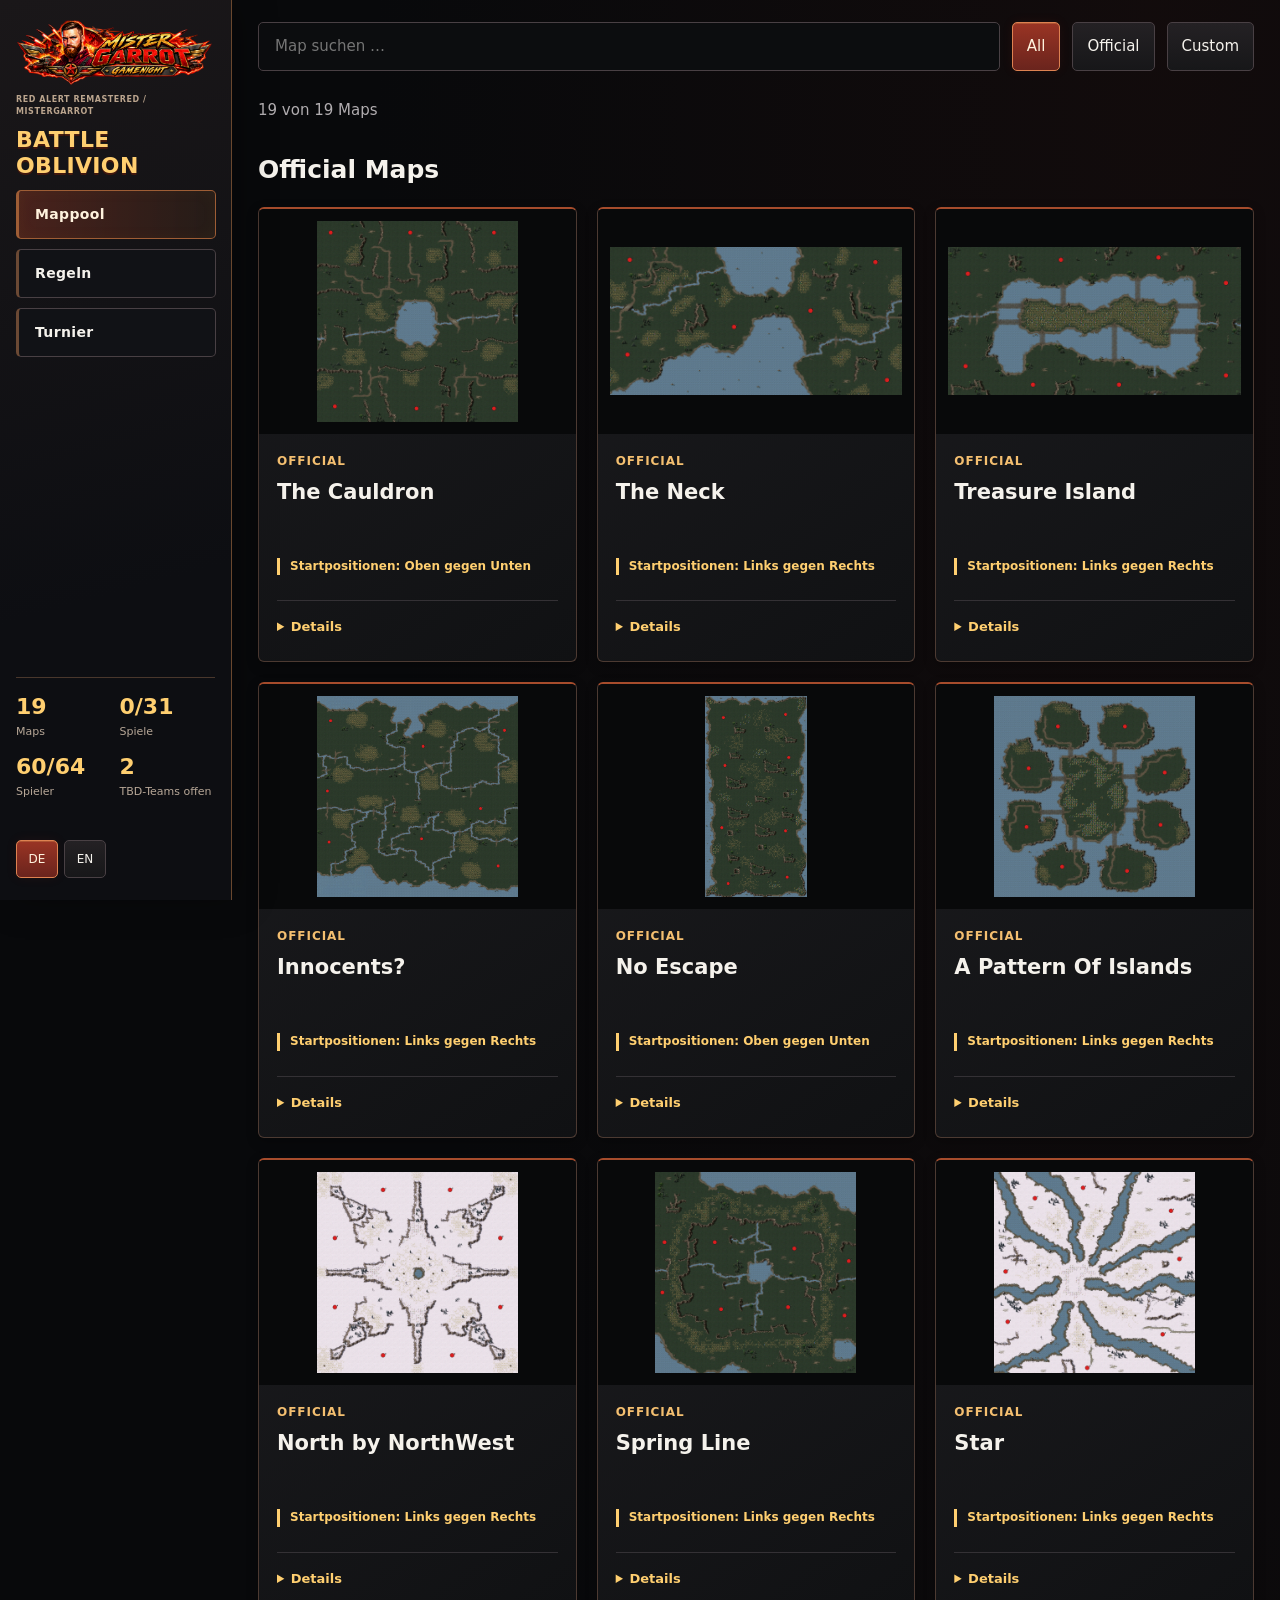
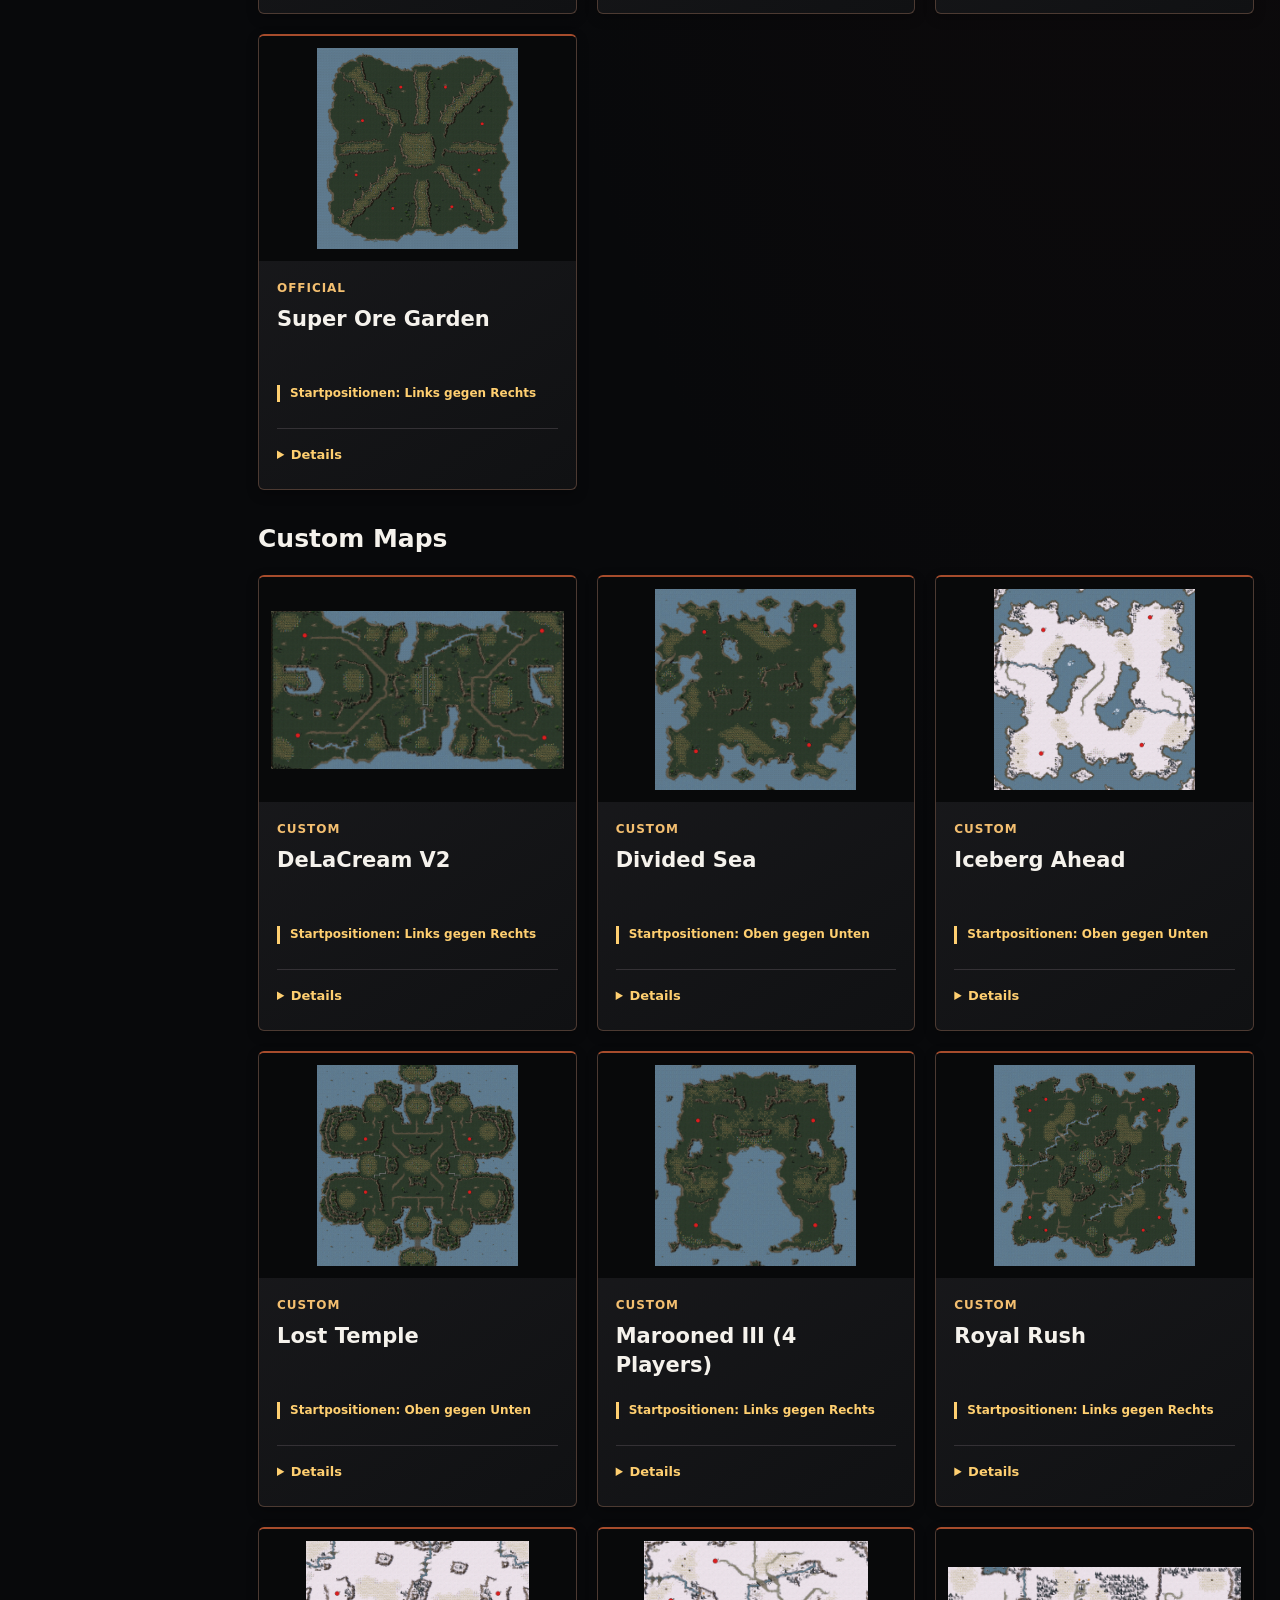
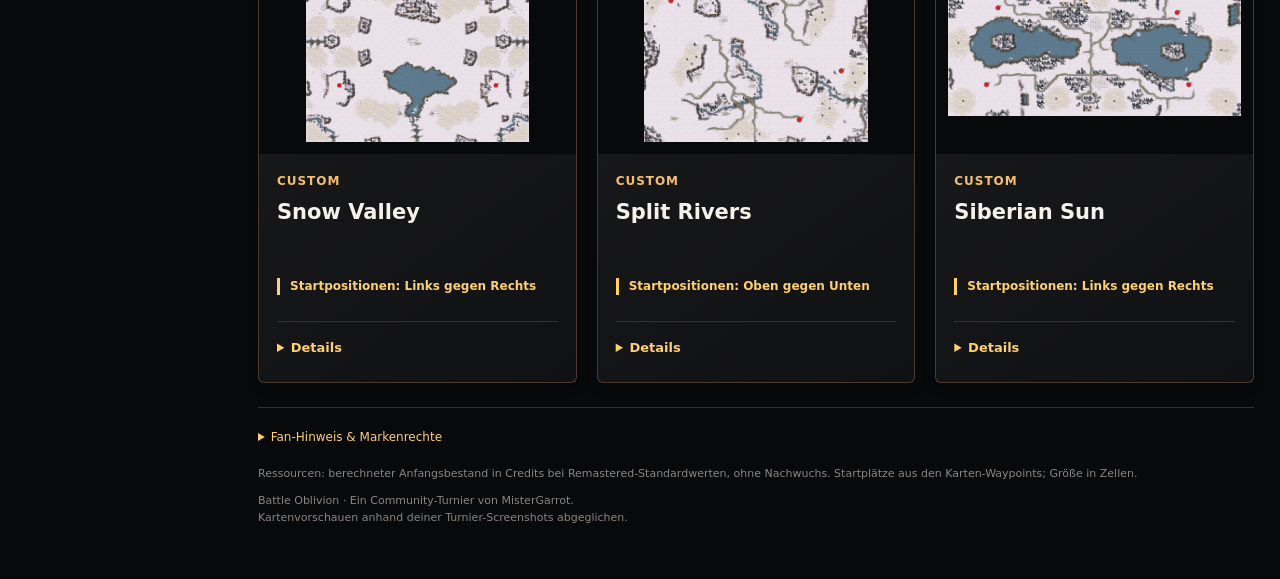
==== commit 6cbf9f6e: "Add files via upload" ====
--- a/index.html
+++ b/index.html
@@ -17,7 +17,7 @@
 #zoom-viewport[data-zoomed=true]{cursor:grab}#zoom-viewport.dragging{cursor:grabbing}
 #zoom-viewport #zoom-img{position:absolute;max-width:none;width:auto;height:auto;object-fit:fill;transform-origin:0 0;pointer-events:none}
 @media(max-width:500px){.zoom-controls{gap:6px}#zoom-viewport{height:55vh}}
-</style><link rel="stylesheet" href="assets/css/battle-oblivion-bracket.css?v=garrot-14"><link rel="stylesheet" href="assets/css/battle-oblivion-theme.css?v=garrot-14"></head><body><header><div class="wrap"><div class="language-switch" role="group" aria-label="Sprache / Language"><button class="filter" type="button" data-lang="de" aria-pressed="true" lang="de">DE</button><button class="filter" type="button" data-lang="en" aria-pressed="false" lang="en">EN</button></div><a class="garrot-brand" href="#" aria-label="MisterGarrot Gamenight"><img src="assets/branding/mistergarrot/wordmark-16dedf7042.png" alt="MisterGarrot Gamenight" width="2172" height="724"></a><div class="brand">RED ALERT REMASTERED / MISTERGARROT</div><h1>BATTLE OBLIVION</h1><p>MisterGarrots Battle Oblivion: Karten, Regeln und der aktuelle Turnierstand für die Red-Alert-Remastered-Community.</p><div class="stats"><span><strong>19</strong>Maps</span><span><strong id="sidebar-games">0/31</strong><span>Spiele</span></span><span><strong id="sidebar-players">60/64</strong><span>Spieler</span></span><span><strong id="sidebar-tbd">2</strong><span>TBD-Teams offen</span></span></div></div></header><main class="wrap"><nav class="tools" aria-label="Turnierbereiche"><button class="filter" id="maps-tab" aria-pressed="true" aria-controls="maps-panel">Mappool</button><button class="filter" id="rules-tab" aria-pressed="false" aria-controls="rules-panel">Regeln</button><button class="filter" id="tournament-tab" aria-pressed="false" aria-controls="tournament-panel">Turnier</button></nav><section id="tournament-panel" data-own-i18n hidden></section><div id="maps-panel"><div class="tools"><input id="search" type="search" aria-label="Karten suchen" placeholder="Map suchen …"><button class="filter" data-filter="all" aria-pressed="true">All</button><button class="filter" data-filter="official" aria-pressed="false">Official</button><button class="filter" data-filter="custom" aria-pressed="false">Custom</button></div><p id="count" role="status" aria-live="polite"></p><div id="groups"></div><p id="empty" hidden>Keine Map gefunden. Versuche einen anderen Suchbegriff.</p></div><section id="rules-panel" hidden aria-labelledby="rules-title"><div class="brand">BATTLE OBLIVION / TURNIERREGELN</div><h2 id="rules-title">Regeln</h2><article class="rule-box series-format"><h3>Turnierformat</h3><dl><dt>Runde 1 &amp; 2</dt><dd>BO5 · 3 Mapsiege</dd><dt>Viertel- &amp; Halbfinale</dt><dd>BO7 · 4 Mapsiege</dd><dt>Finale</dt><dd>BO9 · 5 Mapsiege</dd></dl></article><div class="rule-highlight"><strong>Baue 3 Erzsammler, bevor du angreifende Einheiten in der Waffenfabrik produzierst.</strong></div><div class="rules-grid"><article class="rule-box"><h3>📌 Allgemeine Spielregeln</h3><ul><li>Verbindungsabbruch innerhalb der ersten 2 Minuten → automatischer Neustart</li><li>Verbindungsabbruch nach 2 Minuten → Entscheidung der Turnierleitung</li><li>Keine Beleidigungen oder anstößige Sprache</li><li>Keine absichtliche Spielverzögerung</li><li>Verstößt dein Teamkollege gegen die Chatregeln, kann euer Team disqualifiziert werden.</li><li>Smurf-Accounts und Smurfing sind nicht erlaubt.</li></ul></article><article class="rule-box"><h3>📍 Kartenablauf &amp; Startpositionen</h3><ol><li>Die erste Karte wird zufällig ausgelost.</li><li>Das Team mit der niedrigeren Teamnummer wählt zuerst seine Startpositionen.</li><li>Das unterlegene Team wählt die nächste Karte.</li><li>Das unterlegene Team wählt außerdem zuerst seine Startpositionen.</li></ol></article><article class="rule-box"><h3>🗺️ Spieleinstellungen &amp; Sonderregeln</h3><dl><dt>Spielmodus</dt><dd>Basen aktiviert · Gebäude zerstören</dd><dt>Spielgeschwindigkeit</dt><dd>Schneller (Faster)</dd><dt>Starteinheiten</dt><dd>Keine</dd><dt>Technologiestufe</dt><dd>10</dd><dt>Startkapital</dt><dd>10000</dd><dt>Einheiten-Warteschlange</dt><dd>Aktiviert</dd><dt>Erznachwuchs</dt><dd>Standard</dd><dt>Kisten</dt><dd>Deaktiviert</dd><dt>Superwaffen</dt><dd>Aktiviert</dd><dt><strong>Wieder einpackbares MBF</strong></dt><dd><strong>Aktiviert</strong></dd><dt>Kriegsnebel kehrt zurück</dt><dd>Deaktiviert</dd><dt>Aftermath-Einheiten</dt><dd>Deaktiviert</dd></dl></article><article class="rule-box"><h3>⚔ Spielablauf</h3><p>Alle Fraktionen sind erlaubt.</p><h3>Bugs &amp; Exploits</h3><p>Die Nutzung von Bugs oder Exploits kann zur sofortigen Disqualifikation führen.</p></article></div></section><footer><details class="fan-notice"><summary>Fan-Hinweis &amp; Markenrechte</summary><p>Dies ist ein inoffizielles, von Fans erstelltes Dashboard und Gemeinschaftsprojekt. Es steht in keiner Verbindung zu Electronic Arts Inc. (EA) und wird von EA weder unterstützt noch gesponsert oder autorisiert.</p><p>Command & Conquer, Red Alert und die verwendeten Spielgrafiken, Logos und Marken gehören ihren jeweiligen Rechteinhabern. Dieses Angebot dient der Information und Organisation des Community-Turniers.</p></details><p>Ressourcen: berechneter Anfangsbestand in Credits bei Remastered-Standardwerten, ohne Nachwuchs. Startplätze aus den Karten-Waypoints; Größe in Zellen.</p><p>Battle Oblivion · Ein Community-Turnier von MisterGarrot.<br>Kartenvorschauen anhand deiner Turnier-Screenshots abgeglichen.</p></footer></main><dialog id="zoom" aria-labelledby="zoom-title"><button id="close" autofocus>Schließen</button><h2 id="zoom-title"></h2><div class="map-view-layout"><div class="map-view-main"><div class="zoom-controls" role="group" aria-label="Kartenzoom"><button type="button" id="zoom-out" aria-label="Verkleinern">−</button><input id="zoom-range" type="range" min="100" max="500" step="25" value="100" aria-label="Zoomstufe"><output id="zoom-percent" for="zoom-range">100%</output><button type="button" id="zoom-in" aria-label="Vergrößern">+</button><button type="button" id="zoom-reset">Zurücksetzen</button></div><p class="zoom-hint">Mausrad zum Zoomen · Ziehen zum Verschieben · Doppelklick zum Zurücksetzen</p><div id="zoom-viewport" tabindex="0" aria-label="Vergrößerbare Karte"><img id="zoom-img" alt="" draggable="false"></div></div><aside id="map-info-panel" class="map-info-panel" aria-labelledby="map-info-title"><h3 id="map-info-title">Kartendetails</h3><div id="map-info-body"></div><p id="zoom-note"></p></aside></div></dialog><script>
+</style><link rel="stylesheet" href="assets/css/battle-oblivion-bracket.css?v=garrot-16"><link rel="stylesheet" href="assets/css/battle-oblivion-theme.css?v=garrot-16"></head><body><header><div class="wrap"><div class="language-switch" role="group" aria-label="Sprache / Language"><button class="filter" type="button" data-lang="de" aria-pressed="true" lang="de">DE</button><button class="filter" type="button" data-lang="en" aria-pressed="false" lang="en">EN</button></div><a class="garrot-brand" href="#" aria-label="MisterGarrot Gamenight"><img src="assets/branding/mistergarrot/wordmark-16dedf7042.png" alt="MisterGarrot Gamenight" width="2172" height="724"></a><div class="brand">RED ALERT REMASTERED / MISTERGARROT</div><h1>BATTLE OBLIVION</h1><p>MisterGarrots Battle Oblivion: Karten, Regeln und der aktuelle Turnierstand für die Red-Alert-Remastered-Community.</p><div class="stats"><span><strong>19</strong>Maps</span><span><strong id="sidebar-games">0/31</strong><span>Spiele</span></span><span><strong id="sidebar-players">60/64</strong><span>Spieler</span></span><span><strong id="sidebar-tbd">2</strong><span>TBD-Teams offen</span></span></div></div></header><main class="wrap"><nav class="tools" aria-label="Turnierbereiche"><button class="filter" id="maps-tab" aria-pressed="true" aria-controls="maps-panel">Mappool</button><button class="filter" id="rules-tab" aria-pressed="false" aria-controls="rules-panel">Regeln</button><button class="filter" id="tournament-tab" aria-pressed="false" aria-controls="tournament-panel">Turnier</button></nav><section id="tournament-panel" data-own-i18n hidden></section><div id="maps-panel"><div class="tools"><input id="search" type="search" aria-label="Karten suchen" placeholder="Map suchen …"><button class="filter" data-filter="all" aria-pressed="true">All</button><button class="filter" data-filter="official" aria-pressed="false">Official</button><button class="filter" data-filter="custom" aria-pressed="false">Custom</button></div><p id="count" role="status" aria-live="polite"></p><div id="groups"></div><p id="empty" hidden>Keine Map gefunden. Versuche einen anderen Suchbegriff.</p></div><section id="rules-panel" hidden aria-labelledby="rules-title"><div class="brand">BATTLE OBLIVION / TURNIERREGELN</div><h2 id="rules-title">Regeln</h2><article class="rule-box series-format"><h3>Turnierformat</h3><dl><dt>Runde 1 &amp; 2</dt><dd>BO5 · 3 Mapsiege</dd><dt>Viertel- &amp; Halbfinale</dt><dd>BO7 · 4 Mapsiege</dd><dt>Finale</dt><dd>BO9 · 5 Mapsiege</dd></dl></article><div class="rule-highlight"><strong>Baue 3 Erzsammler, bevor du angreifende Einheiten in der Waffenfabrik produzierst.</strong></div><div class="rules-grid"><article class="rule-box"><h3>📌 Allgemeine Spielregeln</h3><ul><li>Verbindungsabbruch innerhalb der ersten 2 Minuten → automatischer Neustart</li><li>Verbindungsabbruch nach 2 Minuten → Entscheidung der Turnierleitung</li><li>Keine Beleidigungen oder anstößige Sprache</li><li>Keine absichtliche Spielverzögerung</li><li>Verstößt dein Teamkollege gegen die Chatregeln, kann euer Team disqualifiziert werden.</li><li>Smurf-Accounts und Smurfing sind nicht erlaubt.</li></ul></article><article class="rule-box"><h3>📍 Kartenablauf &amp; Startpositionen</h3><ol><li>Die erste Karte wird zufällig ausgelost.</li><li>Das Team mit der niedrigeren Teamnummer wählt zuerst seine Startpositionen.</li><li>Das unterlegene Team wählt die nächste Karte.</li><li>Das unterlegene Team wählt außerdem zuerst seine Startpositionen.</li></ol></article><article class="rule-box"><h3>🗺️ Spieleinstellungen &amp; Sonderregeln</h3><dl><dt>Spielmodus</dt><dd>Basen aktiviert · Gebäude zerstören</dd><dt>Spielgeschwindigkeit</dt><dd>Schneller (Faster)</dd><dt>Starteinheiten</dt><dd>Keine</dd><dt>Technologiestufe</dt><dd>10</dd><dt>Startkapital</dt><dd>10000</dd><dt>Einheiten-Warteschlange</dt><dd>Aktiviert</dd><dt>Erznachwuchs</dt><dd>Standard</dd><dt>Kisten</dt><dd>Deaktiviert</dd><dt>Superwaffen</dt><dd>Aktiviert</dd><dt><strong>Wieder einpackbares MBF</strong></dt><dd><strong>Aktiviert</strong></dd><dt>Kriegsnebel kehrt zurück</dt><dd>Deaktiviert</dd><dt>Aftermath-Einheiten</dt><dd>Deaktiviert</dd></dl></article><article class="rule-box"><h3>⚔ Spielablauf</h3><p>Alle Fraktionen sind erlaubt.</p><h3>Bugs &amp; Exploits</h3><p>Die Nutzung von Bugs oder Exploits kann zur sofortigen Disqualifikation führen.</p></article></div></section><footer><details class="fan-notice"><summary>Fan-Hinweis &amp; Markenrechte</summary><p>Dies ist ein inoffizielles, von Fans erstelltes Dashboard und Gemeinschaftsprojekt. Es steht in keiner Verbindung zu Electronic Arts Inc. (EA) und wird von EA weder unterstützt noch gesponsert oder autorisiert.</p><p>Command & Conquer, Red Alert und die verwendeten Spielgrafiken, Logos und Marken gehören ihren jeweiligen Rechteinhabern. Dieses Angebot dient der Information und Organisation des Community-Turniers.</p></details><p>Ressourcen: berechneter Anfangsbestand in Credits bei Remastered-Standardwerten, ohne Nachwuchs. Startplätze aus den Karten-Waypoints; Größe in Zellen.</p><p>Battle Oblivion · Ein Community-Turnier von MisterGarrot.<br>Kartenvorschauen anhand deiner Turnier-Screenshots abgeglichen.</p></footer></main><dialog id="zoom" aria-labelledby="zoom-title"><button id="close" autofocus>Schließen</button><h2 id="zoom-title"></h2><div class="map-view-layout"><div class="map-view-main"><div class="zoom-controls" role="group" aria-label="Kartenzoom"><button type="button" id="zoom-out" aria-label="Verkleinern">−</button><input id="zoom-range" type="range" min="100" max="500" step="25" value="100" aria-label="Zoomstufe"><output id="zoom-percent" for="zoom-range">100%</output><button type="button" id="zoom-in" aria-label="Vergrößern">+</button><button type="button" id="zoom-reset">Zurücksetzen</button></div><p class="zoom-hint">Mausrad zum Zoomen · Ziehen zum Verschieben · Doppelklick zum Zurücksetzen</p><div id="zoom-viewport" tabindex="0" aria-label="Vergrößerbare Karte"><img id="zoom-img" alt="" draggable="false"></div></div><aside id="map-info-panel" class="map-info-panel" aria-labelledby="map-info-title"><h3 id="map-info-title">Kartendetails</h3><div id="map-info-body"></div><p id="zoom-note"></p></aside></div></dialog><script>
 const translations={"Turnier": "Tournament", "6-Spieler": "6-player", "8-Spieler": "8-player", "Mappool": "Map pool", "Regeln": "Rules", "Turnierbereiche": "Tournament sections", "Karten suchen": "Search maps", "Map suchen …": "Search maps …", "Alle Maps": "All maps", "6 Spieler": "6 players", "8 Spieler": "8 players", "6-Spieler-Maps": "6-player maps", "8-Spieler-Maps": "8-player maps", "Keine Map gefunden. Versuche einen anderen Suchbegriff.": "No maps found. Try another search term.", "BATTLE OBLIVION / TURNIERREGELN": "BATTLE OBLIVION / TOURNAMENT RULES", "Baue 3 Erzsammler, bevor du angreifende Einheiten in der Waffenfabrik produzierst.": "Build 3 ore trucks before any attacking units from the War Factory.", "📌 Allgemeine Spielregeln": "📌 General Gameplay Rules", "Verbindungsabbruch innerhalb der ersten 2 Minuten → automatischer Neustart": "Disconnect within the first 2 minutes → automatic restart", "Verbindungsabbruch nach 2 Minuten → Entscheidung der Turnierleitung": "Disconnect after 2 minutes → admin decision", "Keine Beleidigungen oder anstößige Sprache": "No flaming or foul language", "Keine absichtliche Spielverzögerung": "No intentional stalling", "Verstößt dein Teamkollege gegen die Chatregeln, kann euer Team disqualifiziert werden.": "If your teammate violates chat rules, your team may be disqualified.", "Smurf-Accounts und Smurfing sind nicht erlaubt.": "No smurfs or smurfing allowed.", "📍 Kartenablauf & Startpositionen": "📍 Map Format & Starting Positions", "Die erste Karte wird zufällig ausgelost.": "The first map is randomly drawn.", "Das Team mit der niedrigeren Teamnummer wählt zuerst seine Startpositionen.": "The team with the lower team number picks starting positions first.", "Das unterlegene Team wählt die nächste Karte.": "The losing team picks the next map.", "Das unterlegene Team wählt außerdem zuerst seine Startpositionen.": "The losing team also picks starting positions first.", "🗺️ Spieleinstellungen & Sonderregeln": "🗺️ Map & Special Rules", "Spielmodus": "Mode", "Basen aktiviert · Gebäude zerstören": "Bases On · Destroy Structures", "Spielgeschwindigkeit": "Game Speed", "Schneller (Faster)": "Faster", "Starteinheiten": "Starting Units", "Keine": "None", "Technologiestufe": "Tech Level", "Startkapital": "Credits", "Einheiten-Warteschlange": "Unit Queueing", "Aktiviert": "Enabled", "Deaktiviert": "Disabled", "Erznachwuchs": "Ore Regrows", "Standard": "Default", "Kisten": "Crates", "Superwaffen": "Super Weapons", "Wieder einpackbares MBF": "Redeployable MCV", "Kriegsnebel kehrt zurück": "Shroud Regrows", "Aftermath-Einheiten": "Aftermath Units", "⚔ Spielablauf": "⚔ Gameplay", "Alle Fraktionen sind erlaubt.": "All factions are allowed.", "Die Nutzung von Bugs oder Exploits kann zur sofortigen Disqualifikation führen.": "Any use of bugs or exploits may result in instant disqualification.", "Bei gekennzeichneten Karten muss die genaue Turnierversion noch abgeglichen werden.": "The exact tournament version of marked maps still needs to be verified.", "Schließen": "Close", "Im Steam Workshop ansehen ↗": "View in Steam Workshop ↗", "Vorschau nicht verfügbar": "Preview unavailable", "Vorschau · Zuordnung offen": "Preview · Version unconfirmed", "Vorschau im Bestand: Treasure Isle.": "Library preview: Treasure Isle.", "Innocents? (Mega) · 8 Spieler": "Innocents? (Mega) · 8 players", "Mehrere Versionen im Bestand. Gezeigt: Marooned III; Turnierversion bitte abgleichen.": "Multiple versions in the library. Shown: Marooned III; please verify the tournament version.", "Bestandsversion: DeLaCream V2, Final cut!. Bitte mit Turnierversion abgleichen.": "Library version: DeLaCream V2, Final cut!. Please verify against the tournament version.", "Bestandsversion: Divided Sea (Open Center 2 - 4 Players). Bitte mit Turnierversion abgleichen.": "Library version: Divided Sea (Open Center 2 - 4 Players). Please verify against the tournament version.", "Bestandsversion: Iceberg Ahead (2 - 4 Players). Bitte mit Turnierversion abgleichen.": "Library version: Iceberg Ahead (2 - 4 Players). Please verify against the tournament version.", "Bestandsversion: Royal Rush (Mega). Bitte mit Turnierversion abgleichen.": "Library version: Royal Rush (Mega). Please verify against the tournament version.", "Bestandsversion: Snow Valley (2 - 4 Players TE1). Bitte mit Turnierversion abgleichen.": "Library version: Snow Valley (2 - 4 Players TE1). Please verify against the tournament version.", "Bestandsversion: Split Rivers (2 - 4 Players). Bitte mit Turnierversion abgleichen.": "Library version: Split Rivers (2 - 4 Players). Please verify against the tournament version.", "Bestandsversion: Siberian Sun (4 Lg). Bitte mit Turnierversion abgleichen.": "Library version: Siberian Sun (4 Lg). Please verify against the tournament version.", "Gesucht: Left vs Right. Die bisherige Vorschau zeigte eine andere Version; korrekte Vorschau folgt.": "Looking for: Left vs Right. The previous preview showed a different version; the correct preview will follow.", "Startpositionen: Links gegen Rechts": "Starting positions: Left vs Right", "Startpositionen: Oben gegen Unten": "Starting positions: Top vs Bottom", "Bestandsversion: DeLaCream V2, Final cut!. Vorschau mit Turnier-Screenshot abgeglichen.": "Library version: DeLaCream V2, Final cut!. Preview visually matched against the tournament screenshot.", "Bestandsversion: Divided Sea (Open Center 2 - 4 Players). Vorschau mit Turnier-Screenshot abgeglichen.": "Library version: Divided Sea (Open Center 2 - 4 Players). Preview visually matched against the tournament screenshot.", "Bestandsversion: Iceberg Ahead (2 - 4 Players). Vorschau mit Turnier-Screenshot abgeglichen.": "Library version: Iceberg Ahead (2 - 4 Players). Preview visually matched against the tournament screenshot.", "Bestandsversion: Marooned III (4 Players). Vorschau mit Turnier-Screenshot abgeglichen.": "Library version: Marooned III (4 Players). Preview visually matched against the tournament screenshot.", "Bestandsversion: Royal Rush (Mega). Vorschau mit Turnier-Screenshot abgeglichen.": "Library version: Royal Rush (Mega). Preview visually matched against the tournament screenshot.", "Bestandsversion: Snow Valley (2 - 4 Players TE1). Vorschau mit Turnier-Screenshot abgeglichen.": "Library version: Snow Valley (2 - 4 Players TE1). Preview visually matched against the tournament screenshot.", "Bestandsversion: Split Rivers (2 - 4 Players). Vorschau mit Turnier-Screenshot abgeglichen.": "Library version: Split Rivers (2 - 4 Players). Preview visually matched against the tournament screenshot.", "Bestandsversion: Siberian Sun (4 Lg). Vorschau mit Turnier-Screenshot abgeglichen.": "Library version: Siberian Sun (4 Lg). Preview visually matched against the tournament screenshot.", "Kartenvorschauen anhand deiner Turnier-Screenshots abgeglichen.": "Map previews visually checked against your tournament screenshots.", "Kartengröße": "Map size", "Zellen": "cells", "Startplätze": "Starting spots", "Klima": "Theater", "Gemäßigt": "Temperate", "Schnee": "Snow", "Innenraum": "Interior", "Ressourcen gesamt": "Total resources", "Erz": "Ore", "Gems": "Gems", "Erzminen": "Ore mines", "Wasser": "Water", "Ja": "Yes", "Nein": "No", "Startpunkte & Kartendaten": "Starting spots & map data", "Quelldatei": "Source map", "Erzfelder": "Ore cells", "Gems-Felder": "Gem cells", "Startplätze laut Kartendatei; Turnierkategorie: 6 Spieler.": "Starting spots from the map file; tournament category: 6 players.", "Ressourcen: berechneter Anfangsbestand in Credits bei Remastered-Standardwerten, ohne Nachwuchs. Startplätze aus den Karten-Waypoints; Größe in Zellen.": "Resources: calculated initial credits using default Remastered values, excluding regrowth. Starting spots from map waypoints; size in cells.", "Kartenzoom": "Map zoom", "Verkleinern": "Zoom out", "Vergrößern": "Zoom in", "Zoomstufe": "Zoom level", "Zurücksetzen": "Reset", "Vergrößerbare Karte": "Zoomable map", "Mausrad zum Zoomen · Ziehen zum Verschieben · Doppelklick zum Zurücksetzen": "Scroll to zoom · Drag to pan · Double-click to reset", "Turnierformat": "Tournament format", "Runde 1 & 2": "Rounds 1 & 2", "Viertel- & Halbfinale": "Quarter- & semi-finals", "Finale": "Final", "BO5 · 3 Mapsiege": "BO5 · 3 map wins", "BO7 · 4 Mapsiege": "BO7 · 4 map wins", "BO9 · 5 Mapsiege": "BO9 · 5 map wins", "Details anzeigen": "Show details", "Spiele": "Matches", "Spieler": "Players", "TBD-Teams offen": "TBD teams remaining", "Fan-Hinweis & Markenrechte": "Fan notice & trademarks", "Dies ist ein inoffizielles, von Fans erstelltes Dashboard und Gemeinschaftsprojekt. Es steht in keiner Verbindung zu Electronic Arts Inc. (EA) und wird von EA weder unterstützt noch gesponsert oder autorisiert.": "This is an unofficial, fan-created dashboard and community project. It is not affiliated with Electronic Arts Inc. (EA) and is not supported, sponsored or authorized by EA.", "Command & Conquer, Red Alert und die verwendeten Spielgrafiken, Logos und Marken gehören ihren jeweiligen Rechteinhabern. Dieses Angebot dient der Information und Organisation des Community-Turniers.": "Command & Conquer, Red Alert and the game artwork, logos and trademarks used belong to their respective rights holders. This site provides information and supports the organization of the community tournament.", "MisterGarrots Battle Oblivion: Karten, Regeln und der aktuelle Turnierstand für die Red-Alert-Remastered-Community.": "MisterGarrot’s Battle Oblivion: maps, rules and the latest tournament results for the Red Alert Remastered community.", "Battle Oblivion · Ein Community-Turnier von MisterGarrot.": "Battle Oblivion · A community tournament by MisterGarrot.", "Kartendetails": "Map details"};
 let language='de';
 try { const saved=localStorage.getItem('battle-oblivion-language'); if(saved==='en')language='en'; } catch {}
@@ -42,13 +42,13 @@
   for(const [name,value] of Object.entries(originalAttributes.get(element)))element.setAttribute(name,translate(value));
  }
  for(const number of document.querySelectorAll('[data-number]'))number.textContent=new Intl.NumberFormat('de-DE').format(Number(number.dataset.number));
- const activeMap=maps.find(map=>mapDisplayName(map.name)===document.querySelector('#zoom-title').textContent);if(activeMap)document.querySelector('#zoom-note').textContent=translate(activeMap.note);
+ const activeMap=maps.find(map=>mapDisplayName(map.name)===document.querySelector('#zoom-title').textContent);if(activeMap)document.querySelector('#zoom-note').textContent='';
  for(const button of document.querySelectorAll('[data-lang]'))button.setAttribute('aria-pressed',String(button.dataset.lang===language));
 }
 for(const button of document.querySelectorAll('[data-lang]'))button.addEventListener('click',()=>{language=button.dataset.lang;try{localStorage.setItem('battle-oblivion-language',language)}catch{}applyLanguage();update();window.dispatchEvent(new Event('battle-language-change'));});
 
 for(const name of ['maps','rules','tournament'])document.querySelector('#'+name+'-tab').addEventListener('click',()=>{for(const panel of ['maps','rules','tournament']){document.querySelector('#'+panel+'-panel').hidden=panel!==name;document.querySelector('#'+panel+'-tab').setAttribute('aria-pressed',String(panel===name))}});
-const maps=[{"name": "The Cauldron", "group": "6", "image": "assets/turnier-mappool/hd/01.webp", "note": "", "link": "", "original_preview": "assets/turnier-mappool/01.jpg", "metadata": {"source_name": "The Cauldron (Large 6 players)", "width": 96, "height": 96, "area": 9216, "start_positions": 6, "starts": [{"number": 1, "x": 22, "y": 21}, {"number": 2, "x": 100, "y": 105}, {"number": 3, "x": 100, "y": 21}, {"number": 4, "x": 24, "y": 104}, {"number": 5, "x": 63, "y": 105}, {"number": 6, "x": 60, "y": 21}], "theater": "temperat", "ore_credits": 150375, "gem_credits": 0, "total_credits": 150375, "ore_cells": 704, "gem_cells": 0, "ore_mines": 12, "water_cells": 312, "resource_basis": "Initial map resources; default Remastered values; excludes regrowth."}}, {"name": "The Neck", "group": "6", "image": "assets/turnier-mappool/hd/02.webp", "note": "", "link": "", "original_preview": "assets/turnier-mappool/02.jpg", "metadata": {"source_name": "The Neck (Medium 6 players)", "width": 126, "height": 64, "area": 8064, "start_positions": 6, "starts": [{"number": 3, "x": 9, "y": 37}, {"number": 4, "x": 120, "y": 89}, {"number": 5, "x": 115, "y": 38}, {"number": 6, "x": 8, "y": 78}, {"number": 7, "x": 87, "y": 59}, {"number": 8, "x": 54, "y": 66}], "theater": "temperat", "ore_credits": 135200, "gem_credits": 19600, "total_credits": 154800, "ore_cells": 654, "gem_cells": 40, "ore_mines": 11, "water_cells": 1983, "resource_basis": "Initial map resources; default Remastered values; excludes regrowth."}}, {"name": "Treasure Island", "group": "6", "image": "assets/turnier-mappool/hd/03.webp", "note": "Vorschau im Bestand: Treasure Isle.", "link": "", "original_preview": "assets/turnier-mappool/03.jpg", "metadata": {"source_name": "Treasure Isle (4-6)", "width": 126, "height": 64, "area": 8064, "start_positions": 8, "starts": [{"number": 1, "x": 9, "y": 43}, {"number": 2, "x": 120, "y": 87}, {"number": 3, "x": 37, "y": 91}, {"number": 4, "x": 91, "y": 36}, {"number": 5, "x": 8, "y": 83}, {"number": 6, "x": 120, "y": 47}, {"number": 7, "x": 74, "y": 91}, {"number": 8, "x": 49, "y": 37}], "theater": "temperat", "ore_credits": 118650, "gem_credits": 100550, "total_credits": 219200, "ore_cells": 493, "gem_cells": 193, "ore_mines": 7, "water_cells": 1565, "resource_basis": "Initial map resources; default Remastered values; excludes regrowth."}}, {"name": "Innocents?", "group": "8", "image": "assets/turnier-mappool/hd/04.webp", "note": "Innocents? (Mega) · 8 Spieler", "link": "", "original_preview": "assets/turnier-mappool/04.jpg", "metadata": {"source_name": "Innocents? (Mega 8 players)", "width": 126, "height": 126, "area": 15876, "start_positions": 8, "starts": [{"number": 1, "x": 9, "y": 16}, {"number": 2, "x": 114, "y": 107}, {"number": 3, "x": 118, "y": 22}, {"number": 4, "x": 8, "y": 92}, {"number": 5, "x": 7, "y": 60}, {"number": 6, "x": 67, "y": 32}, {"number": 7, "x": 66, "y": 90}, {"number": 8, "x": 103, "y": 71}], "theater": "temperat", "ore_credits": 406200, "gem_credits": 0, "total_credits": 406200, "ore_cells": 1758, "gem_cells": 0, "ore_mines": 30, "water_cells": 2166, "resource_basis": "Initial map resources; default Remastered values; excludes regrowth."}}, {"name": "No Escape", "group": "6", "image": "assets/turnier-mappool/hd/05.webp", "note": "", "link": "", "original_preview": "assets/turnier-mappool/05.jpg", "metadata": {"source_name": "No Escape (4-6)", "width": 64, "height": 126, "area": 8064, "start_positions": 8, "starts": [{"number": 1, "x": 43, "y": 14}, {"number": 2, "x": 83, "y": 114}, {"number": 3, "x": 42, "y": 83}, {"number": 4, "x": 84, "y": 39}, {"number": 5, "x": 46, "y": 118}, {"number": 6, "x": 82, "y": 12}, {"number": 7, "x": 44, "y": 44}, {"number": 8, "x": 82, "y": 85}], "theater": "temperat", "ore_credits": 69900, "gem_credits": 81150, "total_credits": 151050, "ore_cells": 590, "gem_cells": 253, "ore_mines": 10, "water_cells": 697, "resource_basis": "Initial map resources; default Remastered values; excludes regrowth."}}, {"name": "A Pattern Of Islands", "group": "8", "image": "assets/turnier-mappool/hd/06.webp", "note": "", "link": "", "original_preview": "assets/turnier-mappool/06.jpg", "metadata": {"source_name": "A Pattern Of Islands (Large 8 players)", "width": 96, "height": 96, "area": 9216, "start_positions": 8, "starts": [{"number": 1, "x": 79, "y": 99}, {"number": 2, "x": 46, "y": 30}, {"number": 3, "x": 31, "y": 78}, {"number": 4, "x": 97, "y": 52}, {"number": 5, "x": 78, "y": 30}, {"number": 6, "x": 48, "y": 97}, {"number": 7, "x": 32, "y": 50}, {"number": 8, "x": 95, "y": 77}], "theater": "temperat", "ore_credits": 50775, "gem_credits": 179750, "total_credits": 230525, "ore_cells": 262, "gem_cells": 397, "ore_mines": 14, "water_cells": 3662, "resource_basis": "Initial map resources; default Remastered values; excludes regrowth."}}, {"name": "North by NorthWest", "group": "8", "image": "assets/turnier-mappool/hd/07.webp", "note": "", "link": "", "original_preview": "assets/turnier-mappool/07.jpg", "metadata": {"source_name": "NORTH BY NORTHWEST (4-8)", "width": 96, "height": 96, "area": 9216, "start_positions": 8, "starts": [{"number": 1, "x": 47, "y": 23}, {"number": 2, "x": 80, "y": 102}, {"number": 3, "x": 103, "y": 46}, {"number": 4, "x": 24, "y": 79}, {"number": 5, "x": 24, "y": 46}, {"number": 6, "x": 103, "y": 79}, {"number": 7, "x": 79, "y": 23}, {"number": 8, "x": 47, "y": 102}], "theater": "snow", "ore_credits": 183525, "gem_credits": 61800, "total_credits": 245325, "ore_cells": 1069, "gem_cells": 168, "ore_mines": 8, "water_cells": 8, "resource_basis": "Initial map resources; default Remastered values; excludes regrowth."}}, {"name": "Spring Line", "group": "8", "image": "assets/turnier-mappool/hd/08.webp", "note": "", "link": "", "original_preview": "assets/turnier-mappool/08.jpg", "metadata": {"source_name": "Spring Line", "width": 96, "height": 96, "area": 9216, "start_positions": 8, "starts": [{"number": 1, "x": 47, "y": 81}, {"number": 2, "x": 82, "y": 52}, {"number": 3, "x": 44, "y": 49}, {"number": 4, "x": 79, "y": 80}, {"number": 5, "x": 106, "y": 84}, {"number": 6, "x": 20, "y": 49}, {"number": 7, "x": 108, "y": 58}, {"number": 8, "x": 19, "y": 73}], "theater": "temperat", "ore_credits": 151350, "gem_credits": 25550, "total_credits": 176900, "ore_cells": 931, "gem_cells": 61, "ore_mines": 20, "water_cells": 989, "resource_basis": "Initial map resources; default Remastered values; excludes regrowth."}}, {"name": "Star", "group": "8", "image": "assets/turnier-mappool/hd/09.webp", "note": "", "link": "", "original_preview": "assets/turnier-mappool/09.jpg", "metadata": {"source_name": "star", "width": 96, "height": 96, "area": 9216, "start_positions": 8, "starts": [{"number": 1, "x": 60, "y": 109}, {"number": 2, "x": 96, "y": 93}, {"number": 3, "x": 104, "y": 57}, {"number": 4, "x": 100, "y": 34}, {"number": 5, "x": 58, "y": 23}, {"number": 6, "x": 35, "y": 28}, {"number": 7, "x": 21, "y": 63}, {"number": 8, "x": 22, "y": 87}], "theater": "snow", "ore_credits": 103025, "gem_credits": 71600, "total_credits": 174625, "ore_cells": 636, "gem_cells": 168, "ore_mines": 17, "water_cells": 1373, "resource_basis": "Initial map resources; default Remastered values; excludes regrowth."}}, {"name": "Super Ore Garden", "group": "8", "image": "assets/turnier-mappool/hd/10.webp", "note": "", "link": "", "original_preview": "assets/turnier-mappool/10.jpg", "metadata": {"source_name": "Super Ore Garden (Mega 8 players)", "width": 126, "height": 126, "area": 15876, "start_positions": 8, "starts": [{"number": 1, "x": 25, "y": 80}, {"number": 2, "x": 85, "y": 100}, {"number": 3, "x": 53, "y": 25}, {"number": 4, "x": 104, "y": 48}, {"number": 5, "x": 81, "y": 25}, {"number": 6, "x": 102, "y": 77}, {"number": 7, "x": 29, "y": 46}, {"number": 8, "x": 48, "y": 101}], "theater": "temperat", "ore_credits": 337450, "gem_credits": 168500, "total_credits": 505950, "ore_cells": 1414, "gem_cells": 398, "ore_mines": 37, "water_cells": 4153, "resource_basis": "Initial map resources; default Remastered values; excludes regrowth."}}, {"name": "DeLaCream V2", "group": "custom", "image": "assets/turnier-mappool/hd/11.webp", "note": "Bestandsversion: DeLaCream V2, Final cut!. Vorschau mit Turnier-Screenshot abgeglichen.", "link": "https://steamcommunity.com/sharedfiles/filedetails/?id=3649733199", "original_preview": "assets/turnier-mappool/11.jpg", "metadata": {"source_name": "DeLaCream V2", "width": 126, "height": 68, "area": 8568, "start_positions": 4, "starts": [{"number": 1, "x": 12, "y": 54}, {"number": 2, "x": 15, "y": 11}, {"number": 3, "x": 117, "y": 9}, {"number": 4, "x": 118, "y": 55}], "theater": "temperat", "ore_credits": 182750, "gem_credits": 130800, "total_credits": 313550, "ore_cells": 875, "gem_cells": 308, "ore_mines": 26, "water_cells": 976, "resource_basis": "Initial map resources; default Remastered values; excludes regrowth."}}, {"name": "Divided Sea", "group": "custom", "image": "assets/turnier-mappool/hd/12.webp", "note": "Bestandsversion: Divided Sea (Open Center 2 - 4 Players). Vorschau mit Turnier-Screenshot abgeglichen.", "link": "https://steamcommunity.com/sharedfiles/filedetails/?id=2623360360", "positions": "tb", "original_preview": "assets/turnier-mappool/12.jpg", "metadata": {"source_name": "Divided Sea (2 - 4 Players)", "width": 96, "height": 96, "area": 9216, "start_positions": 4, "starts": [{"number": 1, "x": 77, "y": 18}, {"number": 2, "x": 20, "y": 78}, {"number": 3, "x": 74, "y": 75}, {"number": 4, "x": 24, "y": 21}], "theater": "temperat", "ore_credits": 190925, "gem_credits": 43100, "total_credits": 234025, "ore_cells": 890, "gem_cells": 138, "ore_mines": 24, "water_cells": 2974, "resource_basis": "Initial map resources; default Remastered values; excludes regrowth."}}, {"name": "Iceberg Ahead", "group": "custom", "image": "assets/turnier-mappool/hd/13.webp", "note": "Bestandsversion: Iceberg Ahead (2 - 4 Players). Vorschau mit Turnier-Screenshot abgeglichen.", "link": "https://steamcommunity.com/sharedfiles/filedetails/?id=2819389516", "positions": "tb", "original_preview": "assets/turnier-mappool/13.jpg", "metadata": {"source_name": "Iceberg Ahead (2 - 4 Players)", "width": 96, "height": 96, "area": 9216, "start_positions": 4, "starts": [{"number": 1, "x": 24, "y": 20}, {"number": 2, "x": 71, "y": 75}, {"number": 3, "x": 75, "y": 14}, {"number": 4, "x": 23, "y": 79}], "theater": "snow", "ore_credits": 171750, "gem_credits": 57800, "total_credits": 229550, "ore_cells": 782, "gem_cells": 136, "ore_mines": 20, "water_cells": 2927, "resource_basis": "Initial map resources; default Remastered values; excludes regrowth."}}, {"name": "Lost Temple", "group": "custom", "image": "assets/turnier-mappool/hd/14.webp", "note": "", "link": "https://steamcommunity.com/sharedfiles/filedetails/?id=2489464882", "positions": "tb", "original_preview": "assets/turnier-mappool/14.jpg", "metadata": {"source_name": "Lost Temple", "width": 110, "height": 110, "area": 12100, "start_positions": 4, "starts": [{"number": 1, "x": 35, "y": 49}, {"number": 2, "x": 92, "y": 49}, {"number": 3, "x": 35, "y": 78}, {"number": 4, "x": 92, "y": 78}], "theater": "temperat", "ore_credits": 248500, "gem_credits": 86300, "total_credits": 334800, "ore_cells": 1072, "gem_cells": 170, "ore_mines": 22, "water_cells": 3773, "resource_basis": "Initial map resources; default Remastered values; excludes regrowth."}}, {"name": "Marooned III (Left vs Right)", "group": "custom", "image": "assets/turnier-mappool/hd/15.webp", "note": "Bestandsversion: Marooned III (4 Players). Vorschau mit Turnier-Screenshot abgeglichen.", "link": "https://steamcommunity.com/sharedfiles/filedetails/?id=2596123125", "positions": "lr", "original_preview": "assets/turnier-mappool/15-correct.jpg", "metadata": {"source_name": "Marooned III (2 - 4 Players VE 2.0)", "width": 96, "height": 96, "area": 9216, "start_positions": 4, "starts": [{"number": 1, "x": 92, "y": 92}, {"number": 2, "x": 91, "y": 42}, {"number": 3, "x": 36, "y": 42}, {"number": 4, "x": 35, "y": 92}], "theater": "temperat", "ore_credits": 145050, "gem_credits": 43600, "total_credits": 188650, "ore_cells": 875, "gem_cells": 120, "ore_mines": 10, "water_cells": 3986, "resource_basis": "Initial map resources; default Remastered values; excludes regrowth."}}, {"name": "Royal Rush", "group": "custom", "image": "assets/turnier-mappool/hd/16.webp", "note": "Bestandsversion: Royal Rush (Mega). Vorschau mit Turnier-Screenshot abgeglichen.", "link": "https://steamcommunity.com/sharedfiles/filedetails/?id=2605938901", "original_preview": "assets/turnier-mappool/16.jpg", "metadata": {"source_name": "Royal Rush (Mega)", "width": 126, "height": 126, "area": 15876, "start_positions": 8, "starts": [{"number": 1, "x": 33, "y": 22}, {"number": 2, "x": 94, "y": 104}, {"number": 3, "x": 23, "y": 29}, {"number": 4, "x": 104, "y": 96}, {"number": 5, "x": 33, "y": 104}, {"number": 6, "x": 94, "y": 22}, {"number": 7, "x": 23, "y": 96}, {"number": 8, "x": 104, "y": 29}], "theater": "temperat", "ore_credits": 199825, "gem_credits": 172000, "total_credits": 371825, "ore_cells": 849, "gem_cells": 368, "ore_mines": 18, "water_cells": 5432, "resource_basis": "Initial map resources; default Remastered values; excludes regrowth."}}, {"name": "Snow Valley", "group": "custom", "image": "assets/turnier-mappool/hd/17.webp", "note": "Bestandsversion: Snow Valley (2 - 4 Players TE1). Vorschau mit Turnier-Screenshot abgeglichen.", "link": "https://steamcommunity.com/sharedfiles/filedetails/?id=2846500009", "positions": "lr", "original_preview": "assets/turnier-mappool/17.jpg", "metadata": {"source_name": "Snow Valley (2 - 4 Players TE2)", "width": 104, "height": 94, "area": 9776, "start_positions": 4, "starts": [{"number": 1, "x": 25, "y": 90}, {"number": 2, "x": 99, "y": 47}, {"number": 3, "x": 98, "y": 90}, {"number": 4, "x": 24, "y": 47}], "theater": "snow", "ore_credits": 386100, "gem_credits": 156800, "total_credits": 542900, "ore_cells": 1536, "gem_cells": 400, "ore_mines": 0, "water_cells": 314, "resource_basis": "Initial map resources; default Remastered values; excludes regrowth."}}, {"name": "Split Rivers", "group": "custom", "image": "assets/turnier-mappool/hd/18.webp", "note": "Bestandsversion: Split Rivers (2 - 4 Players). Vorschau mit Turnier-Screenshot abgeglichen.", "link": "https://steamcommunity.com/sharedfiles/filedetails/?id=2819389962", "original_preview": "assets/turnier-mappool/18.jpg", "metadata": {"source_name": "Split Rivers (2 - 4 Players)", "width": 96, "height": 86, "area": 8256, "start_positions": 4, "starts": [{"number": 1, "x": 47, "y": 23}, {"number": 2, "x": 83, "y": 91}, {"number": 3, "x": 28, "y": 40}, {"number": 4, "x": 101, "y": 70}], "theater": "snow", "ore_credits": 194200, "gem_credits": 50800, "total_credits": 245000, "ore_cells": 913, "gem_cells": 124, "ore_mines": 24, "water_cells": 0, "resource_basis": "Initial map resources; default Remastered values; excludes regrowth."}}, {"name": "Siberian Sun", "group": "custom", "image": "assets/turnier-mappool/hd/19.webp", "note": "Bestandsversion: Siberian Sun (4 Lg). Vorschau mit Turnier-Screenshot abgeglichen.", "link": "https://steamcommunity.com/sharedfiles/filedetails/?id=3007863904", "original_preview": "assets/turnier-mappool/19.jpg", "metadata": {"source_name": "Siberian Sun (4 Lg)", "width": 126, "height": 64, "area": 8064, "start_positions": 4, "starts": [{"number": 1, "x": 22, "y": 49}, {"number": 2, "x": 99, "y": 51}, {"number": 3, "x": 17, "y": 82}, {"number": 4, "x": 104, "y": 82}], "theater": "snow", "ore_credits": 239125, "gem_credits": 43300, "total_credits": 282425, "ore_cells": 1022, "gem_cells": 90, "ore_mines": 10, "water_cells": 934, "resource_basis": "Initial map resources; default Remastered values; excludes regrowth."}}];
+const maps=[{"name": "The Cauldron", "group": "6", "image": "assets/turnier-mappool/hd/01.webp", "note": "", "link": "", "original_preview": "assets/turnier-mappool/01.jpg", "metadata": {"source_name": "The Cauldron (Large 6 players)", "width": 96, "height": 96, "area": 9216, "start_positions": 6, "starts": [{"number": 1, "x": 22, "y": 21}, {"number": 2, "x": 100, "y": 105}, {"number": 3, "x": 100, "y": 21}, {"number": 4, "x": 24, "y": 104}, {"number": 5, "x": 63, "y": 105}, {"number": 6, "x": 60, "y": 21}], "theater": "temperat", "ore_credits": 150375, "gem_credits": 0, "total_credits": 150375, "ore_cells": 704, "gem_cells": 0, "ore_mines": 12, "water_cells": 312, "resource_basis": "Initial map resources; default Remastered values; excludes regrowth."}, "positions": "tb"}, {"name": "The Neck", "group": "6", "image": "assets/turnier-mappool/hd/02.webp", "note": "", "link": "", "original_preview": "assets/turnier-mappool/02.jpg", "metadata": {"source_name": "The Neck (Medium 6 players)", "width": 126, "height": 64, "area": 8064, "start_positions": 6, "starts": [{"number": 3, "x": 9, "y": 37}, {"number": 4, "x": 120, "y": 89}, {"number": 5, "x": 115, "y": 38}, {"number": 6, "x": 8, "y": 78}, {"number": 7, "x": 87, "y": 59}, {"number": 8, "x": 54, "y": 66}], "theater": "temperat", "ore_credits": 135200, "gem_credits": 19600, "total_credits": 154800, "ore_cells": 654, "gem_cells": 40, "ore_mines": 11, "water_cells": 1983, "resource_basis": "Initial map resources; default Remastered values; excludes regrowth."}, "positions": "lr"}, {"name": "Treasure Island", "group": "6", "image": "assets/turnier-mappool/hd/03.webp", "note": "Vorschau im Bestand: Treasure Isle.", "link": "", "original_preview": "assets/turnier-mappool/03.jpg", "metadata": {"source_name": "Treasure Isle (4-6)", "width": 126, "height": 64, "area": 8064, "start_positions": 8, "starts": [{"number": 1, "x": 9, "y": 43}, {"number": 2, "x": 120, "y": 87}, {"number": 3, "x": 37, "y": 91}, {"number": 4, "x": 91, "y": 36}, {"number": 5, "x": 8, "y": 83}, {"number": 6, "x": 120, "y": 47}, {"number": 7, "x": 74, "y": 91}, {"number": 8, "x": 49, "y": 37}], "theater": "temperat", "ore_credits": 118650, "gem_credits": 100550, "total_credits": 219200, "ore_cells": 493, "gem_cells": 193, "ore_mines": 7, "water_cells": 1565, "resource_basis": "Initial map resources; default Remastered values; excludes regrowth."}, "positions": "lr"}, {"name": "Innocents?", "group": "8", "image": "assets/turnier-mappool/hd/04.webp", "note": "Innocents? (Mega) · 8 Spieler", "link": "", "original_preview": "assets/turnier-mappool/04.jpg", "metadata": {"source_name": "Innocents? (Mega 8 players)", "width": 126, "height": 126, "area": 15876, "start_positions": 8, "starts": [{"number": 1, "x": 9, "y": 16}, {"number": 2, "x": 114, "y": 107}, {"number": 3, "x": 118, "y": 22}, {"number": 4, "x": 8, "y": 92}, {"number": 5, "x": 7, "y": 60}, {"number": 6, "x": 67, "y": 32}, {"number": 7, "x": 66, "y": 90}, {"number": 8, "x": 103, "y": 71}], "theater": "temperat", "ore_credits": 406200, "gem_credits": 0, "total_credits": 406200, "ore_cells": 1758, "gem_cells": 0, "ore_mines": 30, "water_cells": 2166, "resource_basis": "Initial map resources; default Remastered values; excludes regrowth."}, "positions": "lr"}, {"name": "No Escape", "group": "6", "image": "assets/turnier-mappool/hd/05.webp", "note": "", "link": "", "original_preview": "assets/turnier-mappool/05.jpg", "metadata": {"source_name": "No Escape (4-6)", "width": 64, "height": 126, "area": 8064, "start_positions": 8, "starts": [{"number": 1, "x": 43, "y": 14}, {"number": 2, "x": 83, "y": 114}, {"number": 3, "x": 42, "y": 83}, {"number": 4, "x": 84, "y": 39}, {"number": 5, "x": 46, "y": 118}, {"number": 6, "x": 82, "y": 12}, {"number": 7, "x": 44, "y": 44}, {"number": 8, "x": 82, "y": 85}], "theater": "temperat", "ore_credits": 69900, "gem_credits": 81150, "total_credits": 151050, "ore_cells": 590, "gem_cells": 253, "ore_mines": 10, "water_cells": 697, "resource_basis": "Initial map resources; default Remastered values; excludes regrowth."}, "positions": "tb"}, {"name": "A Pattern Of Islands", "group": "8", "image": "assets/turnier-mappool/hd/06.webp", "note": "", "link": "", "original_preview": "assets/turnier-mappool/06.jpg", "metadata": {"source_name": "A Pattern Of Islands (Large 8 players)", "width": 96, "height": 96, "area": 9216, "start_positions": 8, "starts": [{"number": 1, "x": 79, "y": 99}, {"number": 2, "x": 46, "y": 30}, {"number": 3, "x": 31, "y": 78}, {"number": 4, "x": 97, "y": 52}, {"number": 5, "x": 78, "y": 30}, {"number": 6, "x": 48, "y": 97}, {"number": 7, "x": 32, "y": 50}, {"number": 8, "x": 95, "y": 77}], "theater": "temperat", "ore_credits": 50775, "gem_credits": 179750, "total_credits": 230525, "ore_cells": 262, "gem_cells": 397, "ore_mines": 14, "water_cells": 3662, "resource_basis": "Initial map resources; default Remastered values; excludes regrowth."}, "positions": "lr"}, {"name": "North by NorthWest", "group": "8", "image": "assets/turnier-mappool/hd/07.webp", "note": "", "link": "", "original_preview": "assets/turnier-mappool/07.jpg", "metadata": {"source_name": "NORTH BY NORTHWEST (4-8)", "width": 96, "height": 96, "area": 9216, "start_positions": 8, "starts": [{"number": 1, "x": 47, "y": 23}, {"number": 2, "x": 80, "y": 102}, {"number": 3, "x": 103, "y": 46}, {"number": 4, "x": 24, "y": 79}, {"number": 5, "x": 24, "y": 46}, {"number": 6, "x": 103, "y": 79}, {"number": 7, "x": 79, "y": 23}, {"number": 8, "x": 47, "y": 102}], "theater": "snow", "ore_credits": 183525, "gem_credits": 61800, "total_credits": 245325, "ore_cells": 1069, "gem_cells": 168, "ore_mines": 8, "water_cells": 8, "resource_basis": "Initial map resources; default Remastered values; excludes regrowth."}, "positions": "lr"}, {"name": "Spring Line", "group": "8", "image": "assets/turnier-mappool/hd/08.webp", "note": "", "link": "", "original_preview": "assets/turnier-mappool/08.jpg", "metadata": {"source_name": "Spring Line", "width": 96, "height": 96, "area": 9216, "start_positions": 8, "starts": [{"number": 1, "x": 47, "y": 81}, {"number": 2, "x": 82, "y": 52}, {"number": 3, "x": 44, "y": 49}, {"number": 4, "x": 79, "y": 80}, {"number": 5, "x": 106, "y": 84}, {"number": 6, "x": 20, "y": 49}, {"number": 7, "x": 108, "y": 58}, {"number": 8, "x": 19, "y": 73}], "theater": "temperat", "ore_credits": 151350, "gem_credits": 25550, "total_credits": 176900, "ore_cells": 931, "gem_cells": 61, "ore_mines": 20, "water_cells": 989, "resource_basis": "Initial map resources; default Remastered values; excludes regrowth."}, "positions": "lr"}, {"name": "Star", "group": "8", "image": "assets/turnier-mappool/hd/09.webp", "note": "", "link": "", "original_preview": "assets/turnier-mappool/09.jpg", "metadata": {"source_name": "star", "width": 96, "height": 96, "area": 9216, "start_positions": 8, "starts": [{"number": 1, "x": 60, "y": 109}, {"number": 2, "x": 96, "y": 93}, {"number": 3, "x": 104, "y": 57}, {"number": 4, "x": 100, "y": 34}, {"number": 5, "x": 58, "y": 23}, {"number": 6, "x": 35, "y": 28}, {"number": 7, "x": 21, "y": 63}, {"number": 8, "x": 22, "y": 87}], "theater": "snow", "ore_credits": 103025, "gem_credits": 71600, "total_credits": 174625, "ore_cells": 636, "gem_cells": 168, "ore_mines": 17, "water_cells": 1373, "resource_basis": "Initial map resources; default Remastered values; excludes regrowth."}, "positions": "lr"}, {"name": "Super Ore Garden", "group": "8", "image": "assets/turnier-mappool/hd/10.webp", "note": "", "link": "", "original_preview": "assets/turnier-mappool/10.jpg", "metadata": {"source_name": "Super Ore Garden (Mega 8 players)", "width": 126, "height": 126, "area": 15876, "start_positions": 8, "starts": [{"number": 1, "x": 25, "y": 80}, {"number": 2, "x": 85, "y": 100}, {"number": 3, "x": 53, "y": 25}, {"number": 4, "x": 104, "y": 48}, {"number": 5, "x": 81, "y": 25}, {"number": 6, "x": 102, "y": 77}, {"number": 7, "x": 29, "y": 46}, {"number": 8, "x": 48, "y": 101}], "theater": "temperat", "ore_credits": 337450, "gem_credits": 168500, "total_credits": 505950, "ore_cells": 1414, "gem_cells": 398, "ore_mines": 37, "water_cells": 4153, "resource_basis": "Initial map resources; default Remastered values; excludes regrowth."}, "positions": "lr"}, {"name": "DeLaCream V2", "group": "custom", "image": "assets/turnier-mappool/hd/11.webp", "note": "Bestandsversion: DeLaCream V2, Final cut!. Vorschau mit Turnier-Screenshot abgeglichen.", "link": "https://steamcommunity.com/sharedfiles/filedetails/?id=3649733199", "original_preview": "assets/turnier-mappool/11.jpg", "metadata": {"source_name": "DeLaCream V2", "width": 126, "height": 68, "area": 8568, "start_positions": 4, "starts": [{"number": 1, "x": 12, "y": 54}, {"number": 2, "x": 15, "y": 11}, {"number": 3, "x": 117, "y": 9}, {"number": 4, "x": 118, "y": 55}], "theater": "temperat", "ore_credits": 182750, "gem_credits": 130800, "total_credits": 313550, "ore_cells": 875, "gem_cells": 308, "ore_mines": 26, "water_cells": 976, "resource_basis": "Initial map resources; default Remastered values; excludes regrowth."}, "positions": "lr"}, {"name": "Divided Sea", "group": "custom", "image": "assets/turnier-mappool/hd/12.webp", "note": "Bestandsversion: Divided Sea (Open Center 2 - 4 Players). Vorschau mit Turnier-Screenshot abgeglichen.", "link": "https://steamcommunity.com/sharedfiles/filedetails/?id=2623360360", "positions": "tb", "original_preview": "assets/turnier-mappool/12.jpg", "metadata": {"source_name": "Divided Sea (2 - 4 Players)", "width": 96, "height": 96, "area": 9216, "start_positions": 4, "starts": [{"number": 1, "x": 77, "y": 18}, {"number": 2, "x": 20, "y": 78}, {"number": 3, "x": 74, "y": 75}, {"number": 4, "x": 24, "y": 21}], "theater": "temperat", "ore_credits": 190925, "gem_credits": 43100, "total_credits": 234025, "ore_cells": 890, "gem_cells": 138, "ore_mines": 24, "water_cells": 2974, "resource_basis": "Initial map resources; default Remastered values; excludes regrowth."}}, {"name": "Iceberg Ahead", "group": "custom", "image": "assets/turnier-mappool/hd/13.webp", "note": "Bestandsversion: Iceberg Ahead (2 - 4 Players). Vorschau mit Turnier-Screenshot abgeglichen.", "link": "https://steamcommunity.com/sharedfiles/filedetails/?id=2819389516", "positions": "tb", "original_preview": "assets/turnier-mappool/13.jpg", "metadata": {"source_name": "Iceberg Ahead (2 - 4 Players)", "width": 96, "height": 96, "area": 9216, "start_positions": 4, "starts": [{"number": 1, "x": 24, "y": 20}, {"number": 2, "x": 71, "y": 75}, {"number": 3, "x": 75, "y": 14}, {"number": 4, "x": 23, "y": 79}], "theater": "snow", "ore_credits": 171750, "gem_credits": 57800, "total_credits": 229550, "ore_cells": 782, "gem_cells": 136, "ore_mines": 20, "water_cells": 2927, "resource_basis": "Initial map resources; default Remastered values; excludes regrowth."}}, {"name": "Lost Temple", "group": "custom", "image": "assets/turnier-mappool/hd/14.webp", "note": "", "link": "https://steamcommunity.com/sharedfiles/filedetails/?id=2489464882", "positions": "tb", "original_preview": "assets/turnier-mappool/14.jpg", "metadata": {"source_name": "Lost Temple", "width": 110, "height": 110, "area": 12100, "start_positions": 4, "starts": [{"number": 1, "x": 35, "y": 49}, {"number": 2, "x": 92, "y": 49}, {"number": 3, "x": 35, "y": 78}, {"number": 4, "x": 92, "y": 78}], "theater": "temperat", "ore_credits": 248500, "gem_credits": 86300, "total_credits": 334800, "ore_cells": 1072, "gem_cells": 170, "ore_mines": 22, "water_cells": 3773, "resource_basis": "Initial map resources; default Remastered values; excludes regrowth."}}, {"name": "Marooned III (Left vs Right)", "group": "custom", "image": "assets/turnier-mappool/hd/15.webp", "note": "Bestandsversion: Marooned III (4 Players). Vorschau mit Turnier-Screenshot abgeglichen.", "link": "https://steamcommunity.com/sharedfiles/filedetails/?id=2596123125", "positions": "lr", "original_preview": "assets/turnier-mappool/15-correct.jpg", "metadata": {"source_name": "Marooned III (2 - 4 Players VE 2.0)", "width": 96, "height": 96, "area": 9216, "start_positions": 4, "starts": [{"number": 1, "x": 92, "y": 92}, {"number": 2, "x": 91, "y": 42}, {"number": 3, "x": 36, "y": 42}, {"number": 4, "x": 35, "y": 92}], "theater": "temperat", "ore_credits": 145050, "gem_credits": 43600, "total_credits": 188650, "ore_cells": 875, "gem_cells": 120, "ore_mines": 10, "water_cells": 3986, "resource_basis": "Initial map resources; default Remastered values; excludes regrowth."}}, {"name": "Royal Rush", "group": "custom", "image": "assets/turnier-mappool/hd/16.webp", "note": "Bestandsversion: Royal Rush (Mega). Vorschau mit Turnier-Screenshot abgeglichen.", "link": "https://steamcommunity.com/sharedfiles/filedetails/?id=2605938901", "original_preview": "assets/turnier-mappool/16.jpg", "metadata": {"source_name": "Royal Rush (Mega)", "width": 126, "height": 126, "area": 15876, "start_positions": 8, "starts": [{"number": 1, "x": 33, "y": 22}, {"number": 2, "x": 94, "y": 104}, {"number": 3, "x": 23, "y": 29}, {"number": 4, "x": 104, "y": 96}, {"number": 5, "x": 33, "y": 104}, {"number": 6, "x": 94, "y": 22}, {"number": 7, "x": 23, "y": 96}, {"number": 8, "x": 104, "y": 29}], "theater": "temperat", "ore_credits": 199825, "gem_credits": 172000, "total_credits": 371825, "ore_cells": 849, "gem_cells": 368, "ore_mines": 18, "water_cells": 5432, "resource_basis": "Initial map resources; default Remastered values; excludes regrowth."}, "positions": "lr"}, {"name": "Snow Valley", "group": "custom", "image": "assets/turnier-mappool/hd/17.webp", "note": "Bestandsversion: Snow Valley (2 - 4 Players TE1). Vorschau mit Turnier-Screenshot abgeglichen.", "link": "https://steamcommunity.com/sharedfiles/filedetails/?id=2846500009", "positions": "lr", "original_preview": "assets/turnier-mappool/17.jpg", "metadata": {"source_name": "Snow Valley (2 - 4 Players TE2)", "width": 104, "height": 94, "area": 9776, "start_positions": 4, "starts": [{"number": 1, "x": 25, "y": 90}, {"number": 2, "x": 99, "y": 47}, {"number": 3, "x": 98, "y": 90}, {"number": 4, "x": 24, "y": 47}], "theater": "snow", "ore_credits": 386100, "gem_credits": 156800, "total_credits": 542900, "ore_cells": 1536, "gem_cells": 400, "ore_mines": 0, "water_cells": 314, "resource_basis": "Initial map resources; default Remastered values; excludes regrowth."}}, {"name": "Split Rivers", "group": "custom", "image": "assets/turnier-mappool/hd/18.webp", "note": "Bestandsversion: Split Rivers (2 - 4 Players). Vorschau mit Turnier-Screenshot abgeglichen.", "link": "https://steamcommunity.com/sharedfiles/filedetails/?id=2819389962", "original_preview": "assets/turnier-mappool/18.jpg", "metadata": {"source_name": "Split Rivers (2 - 4 Players)", "width": 96, "height": 86, "area": 8256, "start_positions": 4, "starts": [{"number": 1, "x": 47, "y": 23}, {"number": 2, "x": 83, "y": 91}, {"number": 3, "x": 28, "y": 40}, {"number": 4, "x": 101, "y": 70}], "theater": "snow", "ore_credits": 194200, "gem_credits": 50800, "total_credits": 245000, "ore_cells": 913, "gem_cells": 124, "ore_mines": 24, "water_cells": 0, "resource_basis": "Initial map resources; default Remastered values; excludes regrowth."}, "positions": "tb"}, {"name": "Siberian Sun", "group": "custom", "image": "assets/turnier-mappool/hd/19.webp", "note": "Bestandsversion: Siberian Sun (4 Lg). Vorschau mit Turnier-Screenshot abgeglichen.", "link": "https://steamcommunity.com/sharedfiles/filedetails/?id=3007863904", "original_preview": "assets/turnier-mappool/19.jpg", "metadata": {"source_name": "Siberian Sun (4 Lg)", "width": 126, "height": 64, "area": 8064, "start_positions": 4, "starts": [{"number": 1, "x": 22, "y": 49}, {"number": 2, "x": 99, "y": 51}, {"number": 3, "x": 17, "y": 82}, {"number": 4, "x": 104, "y": 82}], "theater": "snow", "ore_credits": 239125, "gem_credits": 43300, "total_credits": 282425, "ore_cells": 1022, "gem_cells": 90, "ore_mines": 10, "water_cells": 934, "resource_basis": "Initial map resources; default Remastered values; excludes regrowth."}, "positions": "lr"}];
 const labels={official:'Official Maps',custom:'Custom Maps'};let filter='all';
 
 function mapDisplayName(name){return name==='Marooned III (Left vs Right)'?'Marooned III (4 Players)':name}
@@ -73,7 +73,7 @@
 function openMapPreview(map){
  document.querySelector('#zoom-title').textContent=mapDisplayName(map.name);
  const image=document.querySelector('#zoom-img');image.src=map.image;image.alt='Kartenübersicht '+mapDisplayName(map.name);originalAttributes.delete(image);
- document.querySelector('#zoom-note').textContent=map.note;
+ document.querySelector('#zoom-note').textContent='';
  const panel=document.querySelector('#map-info-body');panel.replaceChildren();
  const badge=document.createElement('div');badge.className='badge';badge.textContent=map.group==='custom'?'Custom':'Official';panel.append(badge);
  if(map.positions){const position=document.createElement('p');position.className='map-positions';position.textContent=map.positions==='lr'?'Startpositionen: Links gegen Rechts':'Startpositionen: Oben gegen Unten';panel.append(position)}
@@ -84,7 +84,7 @@
 }
 
 const groups=document.querySelector('#groups');
-for(const group of ['official','custom']){const section=document.createElement('section');section.dataset.group=group;const heading=document.createElement('h2');heading.textContent=labels[group];section.append(heading);const grid=document.createElement('div');grid.className='grid';section.append(grid);for(const map of maps.filter(m=>(m.group==='custom'?'custom':'official')===group)){const card=document.createElement('article');card.className='card';card.dataset.name=map.name.toLocaleLowerCase('de');const preview=document.createElement(map.image?'button':'div');preview.className='preview';if(map.image){preview.setAttribute('aria-label',mapDisplayName(map.name)+' vergrößern');const img=document.createElement('img');img.src=map.image;img.alt='Kartenübersicht '+mapDisplayName(map.name);img.loading='lazy';img.addEventListener('error',()=>{preview.replaceChildren(document.createTextNode('Vorschau nicht verfügbar'));preview.disabled=true;applyLanguage()});preview.append(img);preview.addEventListener('click',()=>openMapPreview(map))}else{preview.textContent='Vorschau · Zuordnung offen'}card.append(preview);const body=document.createElement('div');body.className='body';const badge=document.createElement('div');badge.className='badge';badge.textContent=group==='custom'?'Custom':'Official';const title=document.createElement('h3');title.textContent=mapDisplayName(map.name);body.append(badge,title);const disclosure=document.createElement('details');disclosure.className='map-details';const summary=document.createElement('summary');summary.textContent='Details';summary.addEventListener('click',event=>{event.preventDefault();const open=!disclosure.open;for(const details of document.querySelectorAll('.map-details'))details.open=open});disclosure.append(summary);const metadata=mapMetadata(map);if(metadata)disclosure.append(metadata);if(map.positions){const position=document.createElement('p');position.className='map-positions';position.textContent=map.positions==='lr'?'Startpositionen: Links gegen Rechts':'Startpositionen: Oben gegen Unten';body.append(position)}if(map.note){const note=document.createElement('p');note.className='note';note.textContent=map.note;disclosure.append(note)}if(map.link){const a=document.createElement('a');a.href=map.link;a.target='_blank';a.rel='noopener noreferrer';a.className='workshop';a.textContent='Im Steam Workshop ansehen ↗';disclosure.append(a)}body.append(disclosure);card.append(body);grid.append(card)}groups.append(section)}
+for(const group of ['official','custom']){const section=document.createElement('section');section.dataset.group=group;const heading=document.createElement('h2');heading.textContent=labels[group];section.append(heading);const grid=document.createElement('div');grid.className='grid';section.append(grid);for(const map of maps.filter(m=>(m.group==='custom'?'custom':'official')===group)){const card=document.createElement('article');card.className='card';card.dataset.name=map.name.toLocaleLowerCase('de');const preview=document.createElement(map.image?'button':'div');preview.className='preview';if(map.image){preview.setAttribute('aria-label',mapDisplayName(map.name)+' vergrößern');const img=document.createElement('img');img.src=map.image;img.alt='Kartenübersicht '+mapDisplayName(map.name);img.loading='lazy';img.addEventListener('error',()=>{preview.replaceChildren(document.createTextNode('Vorschau nicht verfügbar'));preview.disabled=true;applyLanguage()});preview.append(img);preview.addEventListener('click',()=>openMapPreview(map))}else{preview.textContent='Vorschau · Zuordnung offen'}card.append(preview);const body=document.createElement('div');body.className='body';const badge=document.createElement('div');badge.className='badge';badge.textContent=group==='custom'?'Custom':'Official';const title=document.createElement('h3');title.textContent=mapDisplayName(map.name);body.append(badge,title);const disclosure=document.createElement('details');disclosure.className='map-details';const summary=document.createElement('summary');summary.textContent='Details';summary.addEventListener('click',event=>{event.preventDefault();const open=!disclosure.open;for(const details of document.querySelectorAll('.map-details'))details.open=open});disclosure.append(summary);const metadata=mapMetadata(map);if(metadata)disclosure.append(metadata);const positionSlot=document.createElement('div');positionSlot.className='map-position-slot';if(map.positions){const position=document.createElement('p');position.className='map-positions';position.textContent=map.positions==='lr'?'Startpositionen: Links gegen Rechts':'Startpositionen: Oben gegen Unten';positionSlot.append(position)}body.append(positionSlot);if(map.link){const a=document.createElement('a');a.href=map.link;a.target='_blank';a.rel='noopener noreferrer';a.className='workshop';a.textContent='Im Steam Workshop ansehen ↗';disclosure.append(a)}body.append(disclosure);card.append(body);grid.append(card)}groups.append(section)}
 function update(){let count=0;const query=document.querySelector('#search').value.trim().toLocaleLowerCase('de');for(const section of groups.children){let visible=0;for(const card of section.querySelectorAll('.card')){card.hidden=!(filter==='all'||filter===section.dataset.group)||!card.dataset.name.includes(query);if(!card.hidden)visible++}section.hidden=!visible;count+=visible}document.querySelector('#count').textContent=language==='de'?count+' von 19 Maps':count+' of 19 maps';document.querySelector('#empty').hidden=count!==0}
 document.querySelector('#search').addEventListener('input',update);document.querySelectorAll('[data-filter]').forEach(button=>button.addEventListener('click',()=>{filter=button.dataset.filter;document.querySelectorAll('[data-filter]').forEach(b=>b.setAttribute('aria-pressed',String(b===button)));update()}));document.querySelector('#close').addEventListener('click',()=>document.querySelector('#zoom').close());applyLanguage();update();
 
@@ -124,4 +124,4 @@
 zoomViewport.addEventListener('keydown',event=>{if(event.key==='+'||event.key==='='){event.preventDefault();setMapZoom(mapZoom+.25)}else if(event.key==='-'){event.preventDefault();setMapZoom(mapZoom-.25)}else if(event.key==='0'){event.preventDefault();resetMapZoom()}else if(['ArrowLeft','ArrowRight','ArrowUp','ArrowDown'].includes(event.key)){event.preventDefault();mapOffsetX+=event.key==='ArrowLeft'?60:event.key==='ArrowRight'?-60:0;mapOffsetY+=event.key==='ArrowUp'?60:event.key==='ArrowDown'?-60:0;paintMapZoom()}});
 window.addEventListener('resize',()=>{if(document.querySelector('#zoom').open)resetMapZoom()});
 
-</script><script src="assets/js/battle-oblivion-config.js"></script><script src="assets/js/battle-oblivion-cloud.js"></script><script src="assets/js/battle-oblivion-bracket.js?v=garrot-14"></script></body></html>+</script><script src="assets/js/battle-oblivion-config.js"></script><script src="assets/js/battle-oblivion-cloud.js"></script><script src="assets/js/battle-oblivion-bracket.js?v=garrot-16"></script></body></html>
--- a/assets/css/battle-oblivion-theme.css
+++ b/assets/css/battle-oblivion-theme.css
@@ -53,3 +53,6 @@
 @media(max-width:850px){#zoom{width:98vw;height:96dvh;padding:14px}#zoom>#close{right:14px;top:12px}.map-view-layout{grid-template-columns:minmax(0,1fr);grid-template-rows:minmax(230px,1fr) minmax(120px,30vh);gap:12px}.map-info-panel{padding:12px}.map-info-panel .map-metadata dl{grid-template-columns:1fr 1fr;font-size:13px;gap:6px 12px}#zoom>#zoom-title{font-size:20px}.map-view-main .zoom-hint{font-size:10px}}
 
 .battle-round-header{justify-content:center;text-align:center}.battle-mirrored .battle-round-header{align-items:center;justify-content:center}.battle-round-header h3{text-align:center;width:100%}.battle-list-viewport .battle-round-header{flex-direction:column;gap:7px;align-items:center}.battle-series-wins{display:none}
+
+/* Uniform map-card rows with no internal library/version commentary. */
+#groups .card{display:flex;flex-direction:column}#groups .card>.preview{flex-shrink:0}#groups .card>.body{display:flex;flex-direction:column;flex:1;min-width:0}#groups .body>h3{line-height:1.4;min-height:2.8em;margin:8px 0 4px;overflow-wrap:anywhere}#groups .map-position-slot{height:52px;min-height:52px;display:flex;align-items:center}#groups .map-position-slot .map-positions{margin:0;font-size:12px;line-height:1.45}#groups .map-details{margin-top:8px}#groups .map-details[open]{display:flex;flex-direction:column;flex:1}#groups .map-details>.map-metadata{margin-bottom:14px}#groups .map-details>.workshop{display:block;margin-top:auto;padding-top:12px;font-size:13px;line-height:1.4}
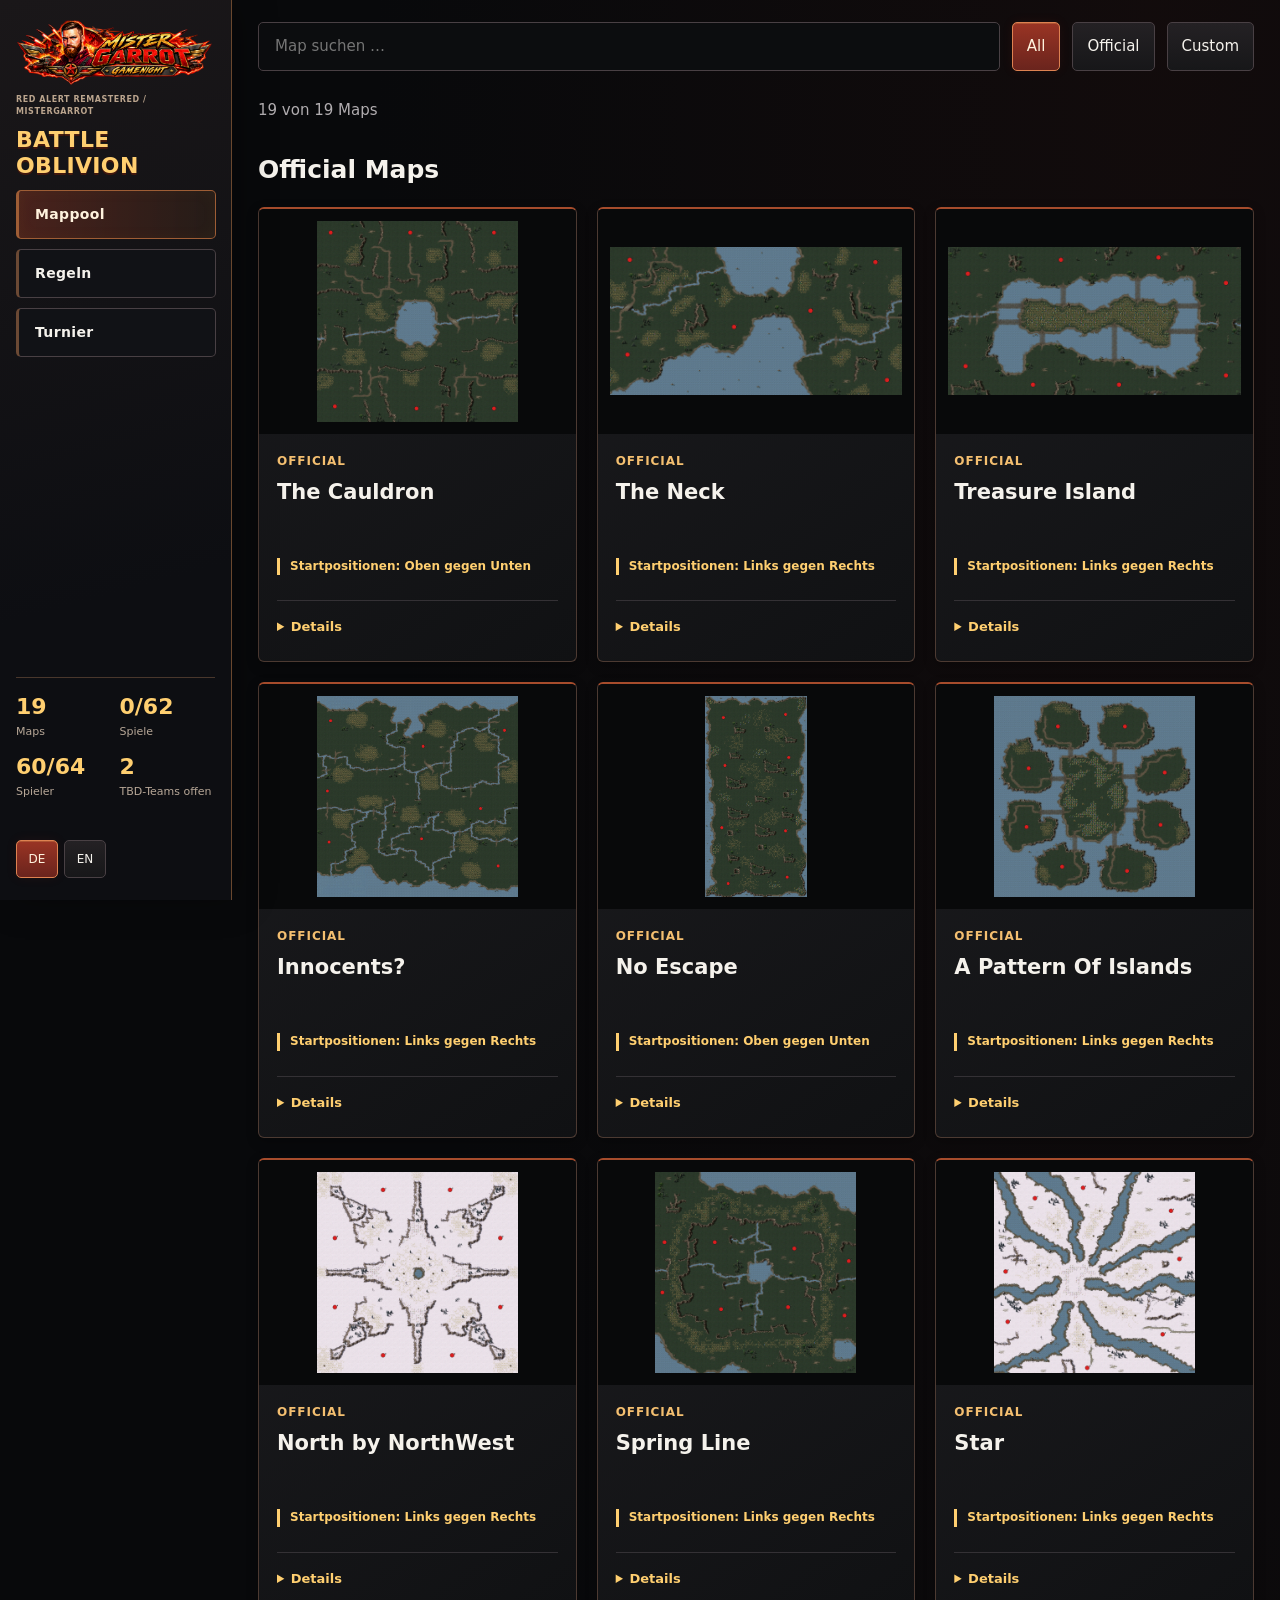
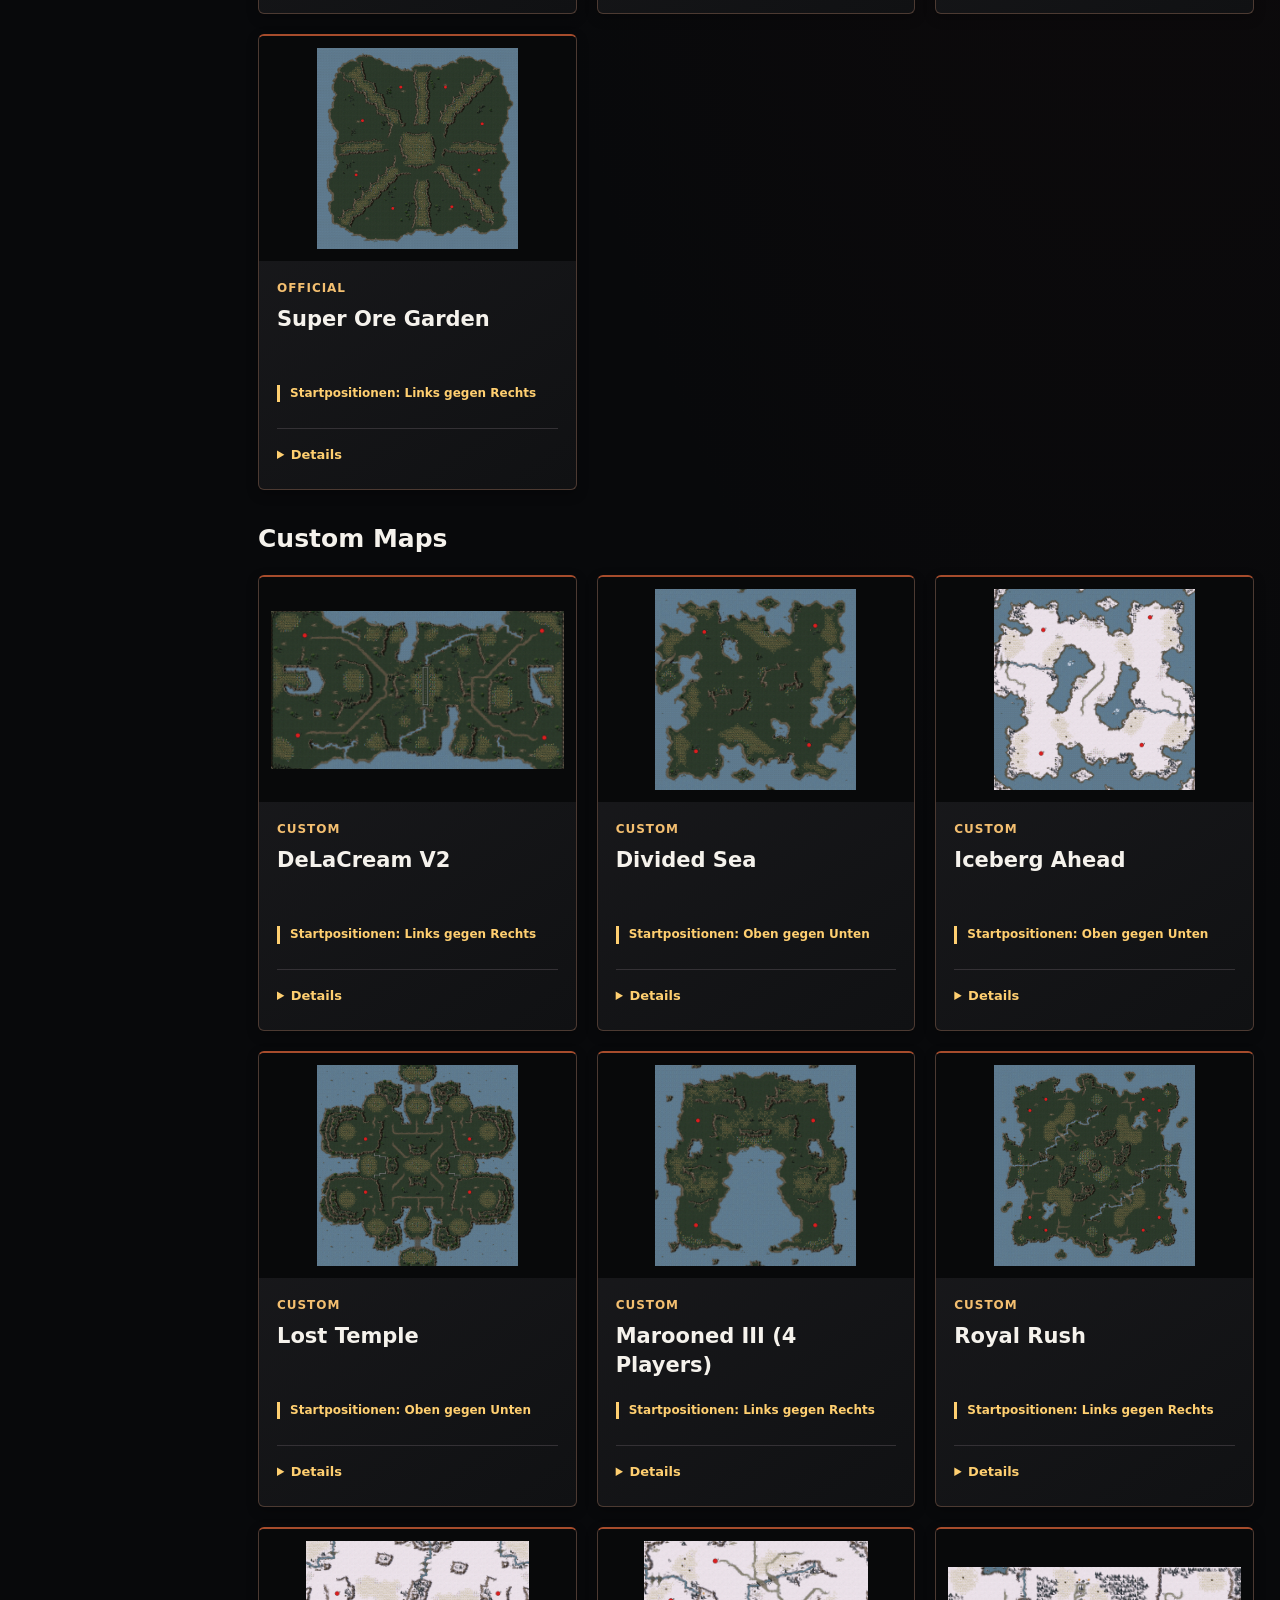
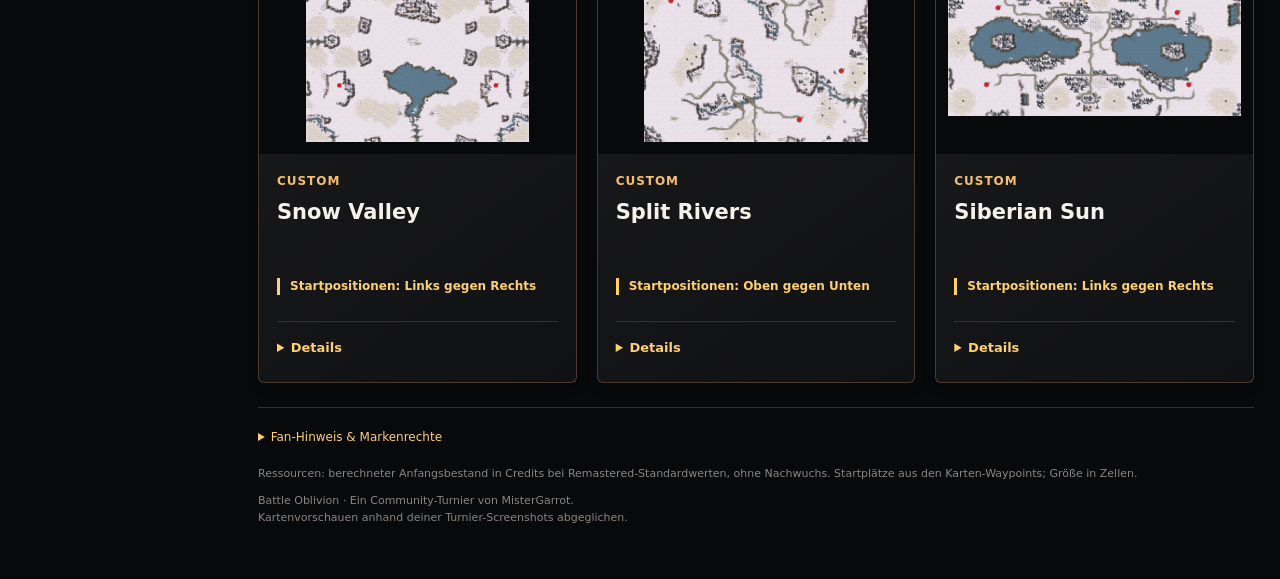
==== commit 3911a2de: "Add files via upload" ====
--- a/index.html
+++ b/index.html
@@ -17,8 +17,8 @@
 #zoom-viewport[data-zoomed=true]{cursor:grab}#zoom-viewport.dragging{cursor:grabbing}
 #zoom-viewport #zoom-img{position:absolute;max-width:none;width:auto;height:auto;object-fit:fill;transform-origin:0 0;pointer-events:none}
 @media(max-width:500px){.zoom-controls{gap:6px}#zoom-viewport{height:55vh}}
-</style><link rel="stylesheet" href="assets/css/battle-oblivion-bracket.css?v=garrot-16"><link rel="stylesheet" href="assets/css/battle-oblivion-theme.css?v=garrot-16"></head><body><header><div class="wrap"><div class="language-switch" role="group" aria-label="Sprache / Language"><button class="filter" type="button" data-lang="de" aria-pressed="true" lang="de">DE</button><button class="filter" type="button" data-lang="en" aria-pressed="false" lang="en">EN</button></div><a class="garrot-brand" href="#" aria-label="MisterGarrot Gamenight"><img src="assets/branding/mistergarrot/wordmark-16dedf7042.png" alt="MisterGarrot Gamenight" width="2172" height="724"></a><div class="brand">RED ALERT REMASTERED / MISTERGARROT</div><h1>BATTLE OBLIVION</h1><p>MisterGarrots Battle Oblivion: Karten, Regeln und der aktuelle Turnierstand für die Red-Alert-Remastered-Community.</p><div class="stats"><span><strong>19</strong>Maps</span><span><strong id="sidebar-games">0/31</strong><span>Spiele</span></span><span><strong id="sidebar-players">60/64</strong><span>Spieler</span></span><span><strong id="sidebar-tbd">2</strong><span>TBD-Teams offen</span></span></div></div></header><main class="wrap"><nav class="tools" aria-label="Turnierbereiche"><button class="filter" id="maps-tab" aria-pressed="true" aria-controls="maps-panel">Mappool</button><button class="filter" id="rules-tab" aria-pressed="false" aria-controls="rules-panel">Regeln</button><button class="filter" id="tournament-tab" aria-pressed="false" aria-controls="tournament-panel">Turnier</button></nav><section id="tournament-panel" data-own-i18n hidden></section><div id="maps-panel"><div class="tools"><input id="search" type="search" aria-label="Karten suchen" placeholder="Map suchen …"><button class="filter" data-filter="all" aria-pressed="true">All</button><button class="filter" data-filter="official" aria-pressed="false">Official</button><button class="filter" data-filter="custom" aria-pressed="false">Custom</button></div><p id="count" role="status" aria-live="polite"></p><div id="groups"></div><p id="empty" hidden>Keine Map gefunden. Versuche einen anderen Suchbegriff.</p></div><section id="rules-panel" hidden aria-labelledby="rules-title"><div class="brand">BATTLE OBLIVION / TURNIERREGELN</div><h2 id="rules-title">Regeln</h2><article class="rule-box series-format"><h3>Turnierformat</h3><dl><dt>Runde 1 &amp; 2</dt><dd>BO5 · 3 Mapsiege</dd><dt>Viertel- &amp; Halbfinale</dt><dd>BO7 · 4 Mapsiege</dd><dt>Finale</dt><dd>BO9 · 5 Mapsiege</dd></dl></article><div class="rule-highlight"><strong>Baue 3 Erzsammler, bevor du angreifende Einheiten in der Waffenfabrik produzierst.</strong></div><div class="rules-grid"><article class="rule-box"><h3>📌 Allgemeine Spielregeln</h3><ul><li>Verbindungsabbruch innerhalb der ersten 2 Minuten → automatischer Neustart</li><li>Verbindungsabbruch nach 2 Minuten → Entscheidung der Turnierleitung</li><li>Keine Beleidigungen oder anstößige Sprache</li><li>Keine absichtliche Spielverzögerung</li><li>Verstößt dein Teamkollege gegen die Chatregeln, kann euer Team disqualifiziert werden.</li><li>Smurf-Accounts und Smurfing sind nicht erlaubt.</li></ul></article><article class="rule-box"><h3>📍 Kartenablauf &amp; Startpositionen</h3><ol><li>Die erste Karte wird zufällig ausgelost.</li><li>Das Team mit der niedrigeren Teamnummer wählt zuerst seine Startpositionen.</li><li>Das unterlegene Team wählt die nächste Karte.</li><li>Das unterlegene Team wählt außerdem zuerst seine Startpositionen.</li></ol></article><article class="rule-box"><h3>🗺️ Spieleinstellungen &amp; Sonderregeln</h3><dl><dt>Spielmodus</dt><dd>Basen aktiviert · Gebäude zerstören</dd><dt>Spielgeschwindigkeit</dt><dd>Schneller (Faster)</dd><dt>Starteinheiten</dt><dd>Keine</dd><dt>Technologiestufe</dt><dd>10</dd><dt>Startkapital</dt><dd>10000</dd><dt>Einheiten-Warteschlange</dt><dd>Aktiviert</dd><dt>Erznachwuchs</dt><dd>Standard</dd><dt>Kisten</dt><dd>Deaktiviert</dd><dt>Superwaffen</dt><dd>Aktiviert</dd><dt><strong>Wieder einpackbares MBF</strong></dt><dd><strong>Aktiviert</strong></dd><dt>Kriegsnebel kehrt zurück</dt><dd>Deaktiviert</dd><dt>Aftermath-Einheiten</dt><dd>Deaktiviert</dd></dl></article><article class="rule-box"><h3>⚔ Spielablauf</h3><p>Alle Fraktionen sind erlaubt.</p><h3>Bugs &amp; Exploits</h3><p>Die Nutzung von Bugs oder Exploits kann zur sofortigen Disqualifikation führen.</p></article></div></section><footer><details class="fan-notice"><summary>Fan-Hinweis &amp; Markenrechte</summary><p>Dies ist ein inoffizielles, von Fans erstelltes Dashboard und Gemeinschaftsprojekt. Es steht in keiner Verbindung zu Electronic Arts Inc. (EA) und wird von EA weder unterstützt noch gesponsert oder autorisiert.</p><p>Command & Conquer, Red Alert und die verwendeten Spielgrafiken, Logos und Marken gehören ihren jeweiligen Rechteinhabern. Dieses Angebot dient der Information und Organisation des Community-Turniers.</p></details><p>Ressourcen: berechneter Anfangsbestand in Credits bei Remastered-Standardwerten, ohne Nachwuchs. Startplätze aus den Karten-Waypoints; Größe in Zellen.</p><p>Battle Oblivion · Ein Community-Turnier von MisterGarrot.<br>Kartenvorschauen anhand deiner Turnier-Screenshots abgeglichen.</p></footer></main><dialog id="zoom" aria-labelledby="zoom-title"><button id="close" autofocus>Schließen</button><h2 id="zoom-title"></h2><div class="map-view-layout"><div class="map-view-main"><div class="zoom-controls" role="group" aria-label="Kartenzoom"><button type="button" id="zoom-out" aria-label="Verkleinern">−</button><input id="zoom-range" type="range" min="100" max="500" step="25" value="100" aria-label="Zoomstufe"><output id="zoom-percent" for="zoom-range">100%</output><button type="button" id="zoom-in" aria-label="Vergrößern">+</button><button type="button" id="zoom-reset">Zurücksetzen</button></div><p class="zoom-hint">Mausrad zum Zoomen · Ziehen zum Verschieben · Doppelklick zum Zurücksetzen</p><div id="zoom-viewport" tabindex="0" aria-label="Vergrößerbare Karte"><img id="zoom-img" alt="" draggable="false"></div></div><aside id="map-info-panel" class="map-info-panel" aria-labelledby="map-info-title"><h3 id="map-info-title">Kartendetails</h3><div id="map-info-body"></div><p id="zoom-note"></p></aside></div></dialog><script>
-const translations={"Turnier": "Tournament", "6-Spieler": "6-player", "8-Spieler": "8-player", "Mappool": "Map pool", "Regeln": "Rules", "Turnierbereiche": "Tournament sections", "Karten suchen": "Search maps", "Map suchen …": "Search maps …", "Alle Maps": "All maps", "6 Spieler": "6 players", "8 Spieler": "8 players", "6-Spieler-Maps": "6-player maps", "8-Spieler-Maps": "8-player maps", "Keine Map gefunden. Versuche einen anderen Suchbegriff.": "No maps found. Try another search term.", "BATTLE OBLIVION / TURNIERREGELN": "BATTLE OBLIVION / TOURNAMENT RULES", "Baue 3 Erzsammler, bevor du angreifende Einheiten in der Waffenfabrik produzierst.": "Build 3 ore trucks before any attacking units from the War Factory.", "📌 Allgemeine Spielregeln": "📌 General Gameplay Rules", "Verbindungsabbruch innerhalb der ersten 2 Minuten → automatischer Neustart": "Disconnect within the first 2 minutes → automatic restart", "Verbindungsabbruch nach 2 Minuten → Entscheidung der Turnierleitung": "Disconnect after 2 minutes → admin decision", "Keine Beleidigungen oder anstößige Sprache": "No flaming or foul language", "Keine absichtliche Spielverzögerung": "No intentional stalling", "Verstößt dein Teamkollege gegen die Chatregeln, kann euer Team disqualifiziert werden.": "If your teammate violates chat rules, your team may be disqualified.", "Smurf-Accounts und Smurfing sind nicht erlaubt.": "No smurfs or smurfing allowed.", "📍 Kartenablauf & Startpositionen": "📍 Map Format & Starting Positions", "Die erste Karte wird zufällig ausgelost.": "The first map is randomly drawn.", "Das Team mit der niedrigeren Teamnummer wählt zuerst seine Startpositionen.": "The team with the lower team number picks starting positions first.", "Das unterlegene Team wählt die nächste Karte.": "The losing team picks the next map.", "Das unterlegene Team wählt außerdem zuerst seine Startpositionen.": "The losing team also picks starting positions first.", "🗺️ Spieleinstellungen & Sonderregeln": "🗺️ Map & Special Rules", "Spielmodus": "Mode", "Basen aktiviert · Gebäude zerstören": "Bases On · Destroy Structures", "Spielgeschwindigkeit": "Game Speed", "Schneller (Faster)": "Faster", "Starteinheiten": "Starting Units", "Keine": "None", "Technologiestufe": "Tech Level", "Startkapital": "Credits", "Einheiten-Warteschlange": "Unit Queueing", "Aktiviert": "Enabled", "Deaktiviert": "Disabled", "Erznachwuchs": "Ore Regrows", "Standard": "Default", "Kisten": "Crates", "Superwaffen": "Super Weapons", "Wieder einpackbares MBF": "Redeployable MCV", "Kriegsnebel kehrt zurück": "Shroud Regrows", "Aftermath-Einheiten": "Aftermath Units", "⚔ Spielablauf": "⚔ Gameplay", "Alle Fraktionen sind erlaubt.": "All factions are allowed.", "Die Nutzung von Bugs oder Exploits kann zur sofortigen Disqualifikation führen.": "Any use of bugs or exploits may result in instant disqualification.", "Bei gekennzeichneten Karten muss die genaue Turnierversion noch abgeglichen werden.": "The exact tournament version of marked maps still needs to be verified.", "Schließen": "Close", "Im Steam Workshop ansehen ↗": "View in Steam Workshop ↗", "Vorschau nicht verfügbar": "Preview unavailable", "Vorschau · Zuordnung offen": "Preview · Version unconfirmed", "Vorschau im Bestand: Treasure Isle.": "Library preview: Treasure Isle.", "Innocents? (Mega) · 8 Spieler": "Innocents? (Mega) · 8 players", "Mehrere Versionen im Bestand. Gezeigt: Marooned III; Turnierversion bitte abgleichen.": "Multiple versions in the library. Shown: Marooned III; please verify the tournament version.", "Bestandsversion: DeLaCream V2, Final cut!. Bitte mit Turnierversion abgleichen.": "Library version: DeLaCream V2, Final cut!. Please verify against the tournament version.", "Bestandsversion: Divided Sea (Open Center 2 - 4 Players). Bitte mit Turnierversion abgleichen.": "Library version: Divided Sea (Open Center 2 - 4 Players). Please verify against the tournament version.", "Bestandsversion: Iceberg Ahead (2 - 4 Players). Bitte mit Turnierversion abgleichen.": "Library version: Iceberg Ahead (2 - 4 Players). Please verify against the tournament version.", "Bestandsversion: Royal Rush (Mega). Bitte mit Turnierversion abgleichen.": "Library version: Royal Rush (Mega). Please verify against the tournament version.", "Bestandsversion: Snow Valley (2 - 4 Players TE1). Bitte mit Turnierversion abgleichen.": "Library version: Snow Valley (2 - 4 Players TE1). Please verify against the tournament version.", "Bestandsversion: Split Rivers (2 - 4 Players). Bitte mit Turnierversion abgleichen.": "Library version: Split Rivers (2 - 4 Players). Please verify against the tournament version.", "Bestandsversion: Siberian Sun (4 Lg). Bitte mit Turnierversion abgleichen.": "Library version: Siberian Sun (4 Lg). Please verify against the tournament version.", "Gesucht: Left vs Right. Die bisherige Vorschau zeigte eine andere Version; korrekte Vorschau folgt.": "Looking for: Left vs Right. The previous preview showed a different version; the correct preview will follow.", "Startpositionen: Links gegen Rechts": "Starting positions: Left vs Right", "Startpositionen: Oben gegen Unten": "Starting positions: Top vs Bottom", "Bestandsversion: DeLaCream V2, Final cut!. Vorschau mit Turnier-Screenshot abgeglichen.": "Library version: DeLaCream V2, Final cut!. Preview visually matched against the tournament screenshot.", "Bestandsversion: Divided Sea (Open Center 2 - 4 Players). Vorschau mit Turnier-Screenshot abgeglichen.": "Library version: Divided Sea (Open Center 2 - 4 Players). Preview visually matched against the tournament screenshot.", "Bestandsversion: Iceberg Ahead (2 - 4 Players). Vorschau mit Turnier-Screenshot abgeglichen.": "Library version: Iceberg Ahead (2 - 4 Players). Preview visually matched against the tournament screenshot.", "Bestandsversion: Marooned III (4 Players). Vorschau mit Turnier-Screenshot abgeglichen.": "Library version: Marooned III (4 Players). Preview visually matched against the tournament screenshot.", "Bestandsversion: Royal Rush (Mega). Vorschau mit Turnier-Screenshot abgeglichen.": "Library version: Royal Rush (Mega). Preview visually matched against the tournament screenshot.", "Bestandsversion: Snow Valley (2 - 4 Players TE1). Vorschau mit Turnier-Screenshot abgeglichen.": "Library version: Snow Valley (2 - 4 Players TE1). Preview visually matched against the tournament screenshot.", "Bestandsversion: Split Rivers (2 - 4 Players). Vorschau mit Turnier-Screenshot abgeglichen.": "Library version: Split Rivers (2 - 4 Players). Preview visually matched against the tournament screenshot.", "Bestandsversion: Siberian Sun (4 Lg). Vorschau mit Turnier-Screenshot abgeglichen.": "Library version: Siberian Sun (4 Lg). Preview visually matched against the tournament screenshot.", "Kartenvorschauen anhand deiner Turnier-Screenshots abgeglichen.": "Map previews visually checked against your tournament screenshots.", "Kartengröße": "Map size", "Zellen": "cells", "Startplätze": "Starting spots", "Klima": "Theater", "Gemäßigt": "Temperate", "Schnee": "Snow", "Innenraum": "Interior", "Ressourcen gesamt": "Total resources", "Erz": "Ore", "Gems": "Gems", "Erzminen": "Ore mines", "Wasser": "Water", "Ja": "Yes", "Nein": "No", "Startpunkte & Kartendaten": "Starting spots & map data", "Quelldatei": "Source map", "Erzfelder": "Ore cells", "Gems-Felder": "Gem cells", "Startplätze laut Kartendatei; Turnierkategorie: 6 Spieler.": "Starting spots from the map file; tournament category: 6 players.", "Ressourcen: berechneter Anfangsbestand in Credits bei Remastered-Standardwerten, ohne Nachwuchs. Startplätze aus den Karten-Waypoints; Größe in Zellen.": "Resources: calculated initial credits using default Remastered values, excluding regrowth. Starting spots from map waypoints; size in cells.", "Kartenzoom": "Map zoom", "Verkleinern": "Zoom out", "Vergrößern": "Zoom in", "Zoomstufe": "Zoom level", "Zurücksetzen": "Reset", "Vergrößerbare Karte": "Zoomable map", "Mausrad zum Zoomen · Ziehen zum Verschieben · Doppelklick zum Zurücksetzen": "Scroll to zoom · Drag to pan · Double-click to reset", "Turnierformat": "Tournament format", "Runde 1 & 2": "Rounds 1 & 2", "Viertel- & Halbfinale": "Quarter- & semi-finals", "Finale": "Final", "BO5 · 3 Mapsiege": "BO5 · 3 map wins", "BO7 · 4 Mapsiege": "BO7 · 4 map wins", "BO9 · 5 Mapsiege": "BO9 · 5 map wins", "Details anzeigen": "Show details", "Spiele": "Matches", "Spieler": "Players", "TBD-Teams offen": "TBD teams remaining", "Fan-Hinweis & Markenrechte": "Fan notice & trademarks", "Dies ist ein inoffizielles, von Fans erstelltes Dashboard und Gemeinschaftsprojekt. Es steht in keiner Verbindung zu Electronic Arts Inc. (EA) und wird von EA weder unterstützt noch gesponsert oder autorisiert.": "This is an unofficial, fan-created dashboard and community project. It is not affiliated with Electronic Arts Inc. (EA) and is not supported, sponsored or authorized by EA.", "Command & Conquer, Red Alert und die verwendeten Spielgrafiken, Logos und Marken gehören ihren jeweiligen Rechteinhabern. Dieses Angebot dient der Information und Organisation des Community-Turniers.": "Command & Conquer, Red Alert and the game artwork, logos and trademarks used belong to their respective rights holders. This site provides information and supports the organization of the community tournament.", "MisterGarrots Battle Oblivion: Karten, Regeln und der aktuelle Turnierstand für die Red-Alert-Remastered-Community.": "MisterGarrot’s Battle Oblivion: maps, rules and the latest tournament results for the Red Alert Remastered community.", "Battle Oblivion · Ein Community-Turnier von MisterGarrot.": "Battle Oblivion · A community tournament by MisterGarrot.", "Kartendetails": "Map details"};
+</style><link rel="stylesheet" href="assets/css/battle-oblivion-bracket.css?v=garrot-19"><link rel="stylesheet" href="assets/css/battle-oblivion-theme.css?v=garrot-19"></head><body><header><div class="wrap"><div class="language-switch" role="group" aria-label="Sprache / Language"><button class="filter" type="button" data-lang="de" aria-pressed="true" lang="de">DE</button><button class="filter" type="button" data-lang="en" aria-pressed="false" lang="en">EN</button></div><a class="garrot-brand" href="#" aria-label="MisterGarrot Gamenight"><img src="assets/branding/mistergarrot/wordmark-16dedf7042.png" alt="MisterGarrot Gamenight" width="2172" height="724"></a><div class="brand">RED ALERT REMASTERED / MISTERGARROT</div><h1>BATTLE OBLIVION</h1><p>MisterGarrots Battle Oblivion: Karten, Regeln und der aktuelle Turnierstand für die Red-Alert-Remastered-Community.</p><div class="stats"><span><strong>19</strong>Maps</span><span><strong id="sidebar-games">0/31</strong><span>Spiele</span></span><span><strong id="sidebar-players">60/64</strong><span>Spieler</span></span><span><strong id="sidebar-tbd">2</strong><span>TBD-Teams offen</span></span></div></div></header><main class="wrap"><nav class="tools" aria-label="Turnierbereiche"><button class="filter" id="maps-tab" aria-pressed="true" aria-controls="maps-panel">Mappool</button><button class="filter" id="rules-tab" aria-pressed="false" aria-controls="rules-panel">Regeln</button><button class="filter" id="tournament-tab" aria-pressed="false" aria-controls="tournament-panel">Turnier</button></nav><section id="tournament-panel" data-own-i18n hidden></section><div id="maps-panel"><div class="tools"><input id="search" type="search" aria-label="Karten suchen" placeholder="Map suchen …"><button class="filter" data-filter="all" aria-pressed="true">All</button><button class="filter" data-filter="official" aria-pressed="false">Official</button><button class="filter" data-filter="custom" aria-pressed="false">Custom</button></div><p id="count" role="status" aria-live="polite"></p><div id="groups"></div><p id="empty" hidden>Keine Map gefunden. Versuche einen anderen Suchbegriff.</p></div><section id="rules-panel" hidden aria-labelledby="rules-title"><div class="brand">BATTLE OBLIVION / TURNIERREGELN</div><h2 id="rules-title">Regeln</h2><article class="rule-box series-format"><h3>Turnierformat</h3><dl><dt>Runde 1 &amp; 2</dt><dd>BO5 · 3 Mapsiege</dd><dt>Viertel- &amp; Halbfinale</dt><dd>BO7 · 4 Mapsiege</dd><dt>Finale</dt><dd>BO9 · 5 Mapsiege</dd></dl></article><div class="rule-highlight"><strong>Baue 3 Erzsammler, bevor du angreifende Einheiten in der Waffenfabrik produzierst.</strong></div><div class="rules-grid"><article class="rule-box"><h3>📌 Allgemeine Spielregeln</h3><ul><li>Verbindungsabbruch innerhalb der ersten 2 Minuten → automatischer Neustart</li><li>Verbindungsabbruch nach 2 Minuten → Entscheidung der Turnierleitung</li><li>Keine Beleidigungen oder anstößige Sprache</li><li>Keine absichtliche Spielverzögerung</li><li>Verstößt dein Teamkollege gegen die Chatregeln, kann euer Team disqualifiziert werden.</li><li>Smurf-Accounts und Smurfing sind nicht erlaubt.</li></ul></article><article class="rule-box"><h3>📍 Kartenablauf &amp; Startpositionen</h3><ol><li>Die erste Karte wird zufällig ausgelost.</li><li>Das Team mit der niedrigeren Teamnummer wählt zuerst seine Startpositionen.</li><li>Das unterlegene Team wählt die nächste Karte.</li><li>Das unterlegene Team wählt außerdem zuerst seine Startpositionen.</li></ol></article><article class="rule-box"><h3>🗺️ Spieleinstellungen &amp; Sonderregeln</h3><dl><dt>Spielmodus</dt><dd>Basen aktiviert · Gebäude zerstören</dd><dt>Spielgeschwindigkeit</dt><dd>Schneller (Faster)</dd><dt>Starteinheiten</dt><dd>Keine</dd><dt>Technologiestufe</dt><dd>10</dd><dt>Startkapital</dt><dd>10000</dd><dt>Einheiten-Warteschlange</dt><dd>Aktiviert</dd><dt>Erznachwuchs</dt><dd>Standard</dd><dt>Kisten</dt><dd>Deaktiviert</dd><dt>Superwaffen</dt><dd>Aktiviert</dd><dt><strong>Wieder einpackbares MBF</strong></dt><dd><strong>Aktiviert</strong></dd><dt>Kriegsnebel kehrt zurück</dt><dd>Deaktiviert</dd><dt>Aftermath-Einheiten</dt><dd>Deaktiviert</dd></dl></article><article class="rule-box"><h3>⚔ Spielablauf</h3><p>Alle Fraktionen sind erlaubt.</p><h3>Bugs &amp; Exploits</h3><p>Die Nutzung von Bugs oder Exploits kann zur sofortigen Disqualifikation führen.</p></article></div></section><footer><details class="fan-notice"><summary>Fan-Hinweis &amp; Markenrechte</summary><p>Dies ist ein inoffizielles, von Fans erstelltes Dashboard und Gemeinschaftsprojekt. Es steht in keiner Verbindung zu Electronic Arts Inc. (EA) und wird von EA weder unterstützt noch gesponsert oder autorisiert.</p><p>Command & Conquer, Red Alert und die verwendeten Spielgrafiken, Logos und Marken gehören ihren jeweiligen Rechteinhabern. Dieses Angebot dient der Information und Organisation des Community-Turniers.</p></details><p>Ressourcen: berechneter Anfangsbestand in Credits bei Remastered-Standardwerten, ohne Nachwuchs. Startplätze aus den Karten-Waypoints; Größe in Zellen.</p><p>Battle Oblivion · Ein Community-Turnier von MisterGarrot.<br>Kartenvorschauen anhand deiner Turnier-Screenshots abgeglichen.</p></footer></main><dialog id="zoom" aria-labelledby="zoom-title"><button id="close" autofocus>Schließen</button><h2 id="zoom-title"></h2><div class="zoom-controls" role="group" aria-label="Kartenzoom"><button type="button" id="zoom-out" aria-label="Verkleinern">−</button><input id="zoom-range" type="range" min="100" max="500" step="25" value="100" aria-label="Zoomstufe"><output id="zoom-percent" for="zoom-range">100%</output><button type="button" id="zoom-in" aria-label="Vergrößern">+</button><button type="button" id="zoom-reset">Zurücksetzen</button></div><p class="zoom-hint">Mausrad zum Zoomen · Ziehen zum Verschieben · Doppelklick zum Zurücksetzen</p><div class="map-view-layout"><div class="map-view-main"><div id="zoom-viewport" tabindex="0" aria-label="Vergrößerbare Karte"><img id="zoom-img" alt="" draggable="false"></div></div><aside id="map-info-panel" class="map-info-panel" aria-labelledby="map-info-title"><h3 id="map-info-title">Kartendetails</h3><div id="map-info-body"></div><p id="zoom-note"></p></aside></div></dialog><script>
+const translations={"Turnier": "Tournament", "6-Spieler": "6-player", "8-Spieler": "8-player", "Mappool": "Map pool", "Regeln": "Rules", "Turnierbereiche": "Tournament sections", "Karten suchen": "Search maps", "Map suchen …": "Search maps …", "Alle Maps": "All maps", "6 Spieler": "6 players", "8 Spieler": "8 players", "6-Spieler-Maps": "6-player maps", "8-Spieler-Maps": "8-player maps", "Keine Map gefunden. Versuche einen anderen Suchbegriff.": "No maps found. Try another search term.", "BATTLE OBLIVION / TURNIERREGELN": "BATTLE OBLIVION / TOURNAMENT RULES", "Baue 3 Erzsammler, bevor du angreifende Einheiten in der Waffenfabrik produzierst.": "Build 3 ore trucks before any attacking units from the War Factory.", "📌 Allgemeine Spielregeln": "📌 General Gameplay Rules", "Verbindungsabbruch innerhalb der ersten 2 Minuten → automatischer Neustart": "Disconnect within the first 2 minutes → automatic restart", "Verbindungsabbruch nach 2 Minuten → Entscheidung der Turnierleitung": "Disconnect after 2 minutes → admin decision", "Keine Beleidigungen oder anstößige Sprache": "No flaming or foul language", "Keine absichtliche Spielverzögerung": "No intentional stalling", "Verstößt dein Teamkollege gegen die Chatregeln, kann euer Team disqualifiziert werden.": "If your teammate violates chat rules, your team may be disqualified.", "Smurf-Accounts und Smurfing sind nicht erlaubt.": "No smurfs or smurfing allowed.", "📍 Kartenablauf & Startpositionen": "📍 Map Format & Starting Positions", "Die erste Karte wird zufällig ausgelost.": "The first map is randomly drawn.", "Das Team mit der niedrigeren Teamnummer wählt zuerst seine Startpositionen.": "The team with the lower team number picks starting positions first.", "Das unterlegene Team wählt die nächste Karte.": "The losing team picks the next map.", "Das unterlegene Team wählt außerdem zuerst seine Startpositionen.": "The losing team also picks starting positions first.", "🗺️ Spieleinstellungen & Sonderregeln": "🗺️ Map & Special Rules", "Spielmodus": "Mode", "Basen aktiviert · Gebäude zerstören": "Bases On · Destroy Structures", "Spielgeschwindigkeit": "Game Speed", "Schneller (Faster)": "Faster", "Starteinheiten": "Starting Units", "Keine": "None", "Technologiestufe": "Tech Level", "Startkapital": "Credits", "Einheiten-Warteschlange": "Unit Queueing", "Aktiviert": "Enabled", "Deaktiviert": "Disabled", "Erznachwuchs": "Ore Regrows", "Standard": "Default", "Kisten": "Crates", "Superwaffen": "Super Weapons", "Wieder einpackbares MBF": "Redeployable MCV", "Kriegsnebel kehrt zurück": "Shroud Regrows", "Aftermath-Einheiten": "Aftermath Units", "⚔ Spielablauf": "⚔ Gameplay", "Alle Fraktionen sind erlaubt.": "All factions are allowed.", "Die Nutzung von Bugs oder Exploits kann zur sofortigen Disqualifikation führen.": "Any use of bugs or exploits may result in instant disqualification.", "Bei gekennzeichneten Karten muss die genaue Turnierversion noch abgeglichen werden.": "The exact tournament version of marked maps still needs to be verified.", "Schließen": "Close", "Im Steam Workshop ansehen ↗": "View in Steam Workshop ↗", "Vorschau nicht verfügbar": "Preview unavailable", "Vorschau · Zuordnung offen": "Preview · Version unconfirmed", "Vorschau im Bestand: Treasure Isle.": "Library preview: Treasure Isle.", "Innocents? (Mega) · 8 Spieler": "Innocents? (Mega) · 8 players", "Mehrere Versionen im Bestand. Gezeigt: Marooned III; Turnierversion bitte abgleichen.": "Multiple versions in the library. Shown: Marooned III; please verify the tournament version.", "Bestandsversion: DeLaCream V2, Final cut!. Bitte mit Turnierversion abgleichen.": "Library version: DeLaCream V2, Final cut!. Please verify against the tournament version.", "Bestandsversion: Divided Sea (Open Center 2 - 4 Players). Bitte mit Turnierversion abgleichen.": "Library version: Divided Sea (Open Center 2 - 4 Players). Please verify against the tournament version.", "Bestandsversion: Iceberg Ahead (2 - 4 Players). Bitte mit Turnierversion abgleichen.": "Library version: Iceberg Ahead (2 - 4 Players). Please verify against the tournament version.", "Bestandsversion: Royal Rush (Mega). Bitte mit Turnierversion abgleichen.": "Library version: Royal Rush (Mega). Please verify against the tournament version.", "Bestandsversion: Snow Valley (2 - 4 Players TE1). Bitte mit Turnierversion abgleichen.": "Library version: Snow Valley (2 - 4 Players TE1). Please verify against the tournament version.", "Bestandsversion: Split Rivers (2 - 4 Players). Bitte mit Turnierversion abgleichen.": "Library version: Split Rivers (2 - 4 Players). Please verify against the tournament version.", "Bestandsversion: Siberian Sun (4 Lg). Bitte mit Turnierversion abgleichen.": "Library version: Siberian Sun (4 Lg). Please verify against the tournament version.", "Gesucht: Left vs Right. Die bisherige Vorschau zeigte eine andere Version; korrekte Vorschau folgt.": "Looking for: Left vs Right. The previous preview showed a different version; the correct preview will follow.", "Startpositionen: Links gegen Rechts": "Starting positions: Left vs Right", "Startpositionen: Oben gegen Unten": "Starting positions: Top vs Bottom", "Bestandsversion: DeLaCream V2, Final cut!. Vorschau mit Turnier-Screenshot abgeglichen.": "Library version: DeLaCream V2, Final cut!. Preview visually matched against the tournament screenshot.", "Bestandsversion: Divided Sea (Open Center 2 - 4 Players). Vorschau mit Turnier-Screenshot abgeglichen.": "Library version: Divided Sea (Open Center 2 - 4 Players). Preview visually matched against the tournament screenshot.", "Bestandsversion: Iceberg Ahead (2 - 4 Players). Vorschau mit Turnier-Screenshot abgeglichen.": "Library version: Iceberg Ahead (2 - 4 Players). Preview visually matched against the tournament screenshot.", "Bestandsversion: Marooned III (4 Players). Vorschau mit Turnier-Screenshot abgeglichen.": "Library version: Marooned III (4 Players). Preview visually matched against the tournament screenshot.", "Bestandsversion: Royal Rush (Mega). Vorschau mit Turnier-Screenshot abgeglichen.": "Library version: Royal Rush (Mega). Preview visually matched against the tournament screenshot.", "Bestandsversion: Snow Valley (2 - 4 Players TE1). Vorschau mit Turnier-Screenshot abgeglichen.": "Library version: Snow Valley (2 - 4 Players TE1). Preview visually matched against the tournament screenshot.", "Bestandsversion: Split Rivers (2 - 4 Players). Vorschau mit Turnier-Screenshot abgeglichen.": "Library version: Split Rivers (2 - 4 Players). Preview visually matched against the tournament screenshot.", "Bestandsversion: Siberian Sun (4 Lg). Vorschau mit Turnier-Screenshot abgeglichen.": "Library version: Siberian Sun (4 Lg). Preview visually matched against the tournament screenshot.", "Kartenvorschauen anhand deiner Turnier-Screenshots abgeglichen.": "Map previews visually checked against your tournament screenshots.", "Kartengröße": "Map size", "Zellen": "cells", "Startplätze": "Starting spots", "Klima": "Theater", "Gemäßigt": "Temperate", "Schnee": "Snow", "Innenraum": "Interior", "Ressourcen gesamt": "Total resources", "Erz": "Ore", "Gems": "Gems", "Erzminen": "Ore mines", "Wasser": "Water", "Ja": "Yes", "Nein": "No", "Startpunkte & Kartendaten": "Starting spots & map data", "Quelldatei": "Source map", "Erzfelder": "Ore cells", "Gems-Felder": "Gem cells", "Ressourcen: berechneter Anfangsbestand in Credits bei Remastered-Standardwerten, ohne Nachwuchs. Startplätze aus den Karten-Waypoints; Größe in Zellen.": "Resources: calculated initial credits using default Remastered values, excluding regrowth. Starting spots from map waypoints; size in cells.", "Kartenzoom": "Map zoom", "Verkleinern": "Zoom out", "Vergrößern": "Zoom in", "Zoomstufe": "Zoom level", "Zurücksetzen": "Reset", "Vergrößerbare Karte": "Zoomable map", "Mausrad zum Zoomen · Ziehen zum Verschieben · Doppelklick zum Zurücksetzen": "Scroll to zoom · Drag to pan · Double-click to reset", "Turnierformat": "Tournament format", "Runde 1 & 2": "Rounds 1 & 2", "Viertel- & Halbfinale": "Quarter- & semi-finals", "Finale": "Final", "BO5 · 3 Mapsiege": "BO5 · 3 map wins", "BO7 · 4 Mapsiege": "BO7 · 4 map wins", "BO9 · 5 Mapsiege": "BO9 · 5 map wins", "Details anzeigen": "Show details", "Spiele": "Matches", "Spieler": "Players", "TBD-Teams offen": "TBD teams remaining", "Fan-Hinweis & Markenrechte": "Fan notice & trademarks", "Dies ist ein inoffizielles, von Fans erstelltes Dashboard und Gemeinschaftsprojekt. Es steht in keiner Verbindung zu Electronic Arts Inc. (EA) und wird von EA weder unterstützt noch gesponsert oder autorisiert.": "This is an unofficial, fan-created dashboard and community project. It is not affiliated with Electronic Arts Inc. (EA) and is not supported, sponsored or authorized by EA.", "Command & Conquer, Red Alert und die verwendeten Spielgrafiken, Logos und Marken gehören ihren jeweiligen Rechteinhabern. Dieses Angebot dient der Information und Organisation des Community-Turniers.": "Command & Conquer, Red Alert and the game artwork, logos and trademarks used belong to their respective rights holders. This site provides information and supports the organization of the community tournament.", "MisterGarrots Battle Oblivion: Karten, Regeln und der aktuelle Turnierstand für die Red-Alert-Remastered-Community.": "MisterGarrot’s Battle Oblivion: maps, rules and the latest tournament results for the Red Alert Remastered community.", "Battle Oblivion · Ein Community-Turnier von MisterGarrot.": "Battle Oblivion · A community tournament by MisterGarrot.", "Kartendetails": "Map details", "Nicht angegeben": "Not specified"};
 let language='de';
 try { const saved=localStorage.getItem('battle-oblivion-language'); if(saved==='en')language='en'; } catch {}
 const originalText=new WeakMap(),originalAttributes=new WeakMap();
@@ -48,7 +48,7 @@
 for(const button of document.querySelectorAll('[data-lang]'))button.addEventListener('click',()=>{language=button.dataset.lang;try{localStorage.setItem('battle-oblivion-language',language)}catch{}applyLanguage();update();window.dispatchEvent(new Event('battle-language-change'));});
 
 for(const name of ['maps','rules','tournament'])document.querySelector('#'+name+'-tab').addEventListener('click',()=>{for(const panel of ['maps','rules','tournament']){document.querySelector('#'+panel+'-panel').hidden=panel!==name;document.querySelector('#'+panel+'-tab').setAttribute('aria-pressed',String(panel===name))}});
-const maps=[{"name": "The Cauldron", "group": "6", "image": "assets/turnier-mappool/hd/01.webp", "note": "", "link": "", "original_preview": "assets/turnier-mappool/01.jpg", "metadata": {"source_name": "The Cauldron (Large 6 players)", "width": 96, "height": 96, "area": 9216, "start_positions": 6, "starts": [{"number": 1, "x": 22, "y": 21}, {"number": 2, "x": 100, "y": 105}, {"number": 3, "x": 100, "y": 21}, {"number": 4, "x": 24, "y": 104}, {"number": 5, "x": 63, "y": 105}, {"number": 6, "x": 60, "y": 21}], "theater": "temperat", "ore_credits": 150375, "gem_credits": 0, "total_credits": 150375, "ore_cells": 704, "gem_cells": 0, "ore_mines": 12, "water_cells": 312, "resource_basis": "Initial map resources; default Remastered values; excludes regrowth."}, "positions": "tb"}, {"name": "The Neck", "group": "6", "image": "assets/turnier-mappool/hd/02.webp", "note": "", "link": "", "original_preview": "assets/turnier-mappool/02.jpg", "metadata": {"source_name": "The Neck (Medium 6 players)", "width": 126, "height": 64, "area": 8064, "start_positions": 6, "starts": [{"number": 3, "x": 9, "y": 37}, {"number": 4, "x": 120, "y": 89}, {"number": 5, "x": 115, "y": 38}, {"number": 6, "x": 8, "y": 78}, {"number": 7, "x": 87, "y": 59}, {"number": 8, "x": 54, "y": 66}], "theater": "temperat", "ore_credits": 135200, "gem_credits": 19600, "total_credits": 154800, "ore_cells": 654, "gem_cells": 40, "ore_mines": 11, "water_cells": 1983, "resource_basis": "Initial map resources; default Remastered values; excludes regrowth."}, "positions": "lr"}, {"name": "Treasure Island", "group": "6", "image": "assets/turnier-mappool/hd/03.webp", "note": "Vorschau im Bestand: Treasure Isle.", "link": "", "original_preview": "assets/turnier-mappool/03.jpg", "metadata": {"source_name": "Treasure Isle (4-6)", "width": 126, "height": 64, "area": 8064, "start_positions": 8, "starts": [{"number": 1, "x": 9, "y": 43}, {"number": 2, "x": 120, "y": 87}, {"number": 3, "x": 37, "y": 91}, {"number": 4, "x": 91, "y": 36}, {"number": 5, "x": 8, "y": 83}, {"number": 6, "x": 120, "y": 47}, {"number": 7, "x": 74, "y": 91}, {"number": 8, "x": 49, "y": 37}], "theater": "temperat", "ore_credits": 118650, "gem_credits": 100550, "total_credits": 219200, "ore_cells": 493, "gem_cells": 193, "ore_mines": 7, "water_cells": 1565, "resource_basis": "Initial map resources; default Remastered values; excludes regrowth."}, "positions": "lr"}, {"name": "Innocents?", "group": "8", "image": "assets/turnier-mappool/hd/04.webp", "note": "Innocents? (Mega) · 8 Spieler", "link": "", "original_preview": "assets/turnier-mappool/04.jpg", "metadata": {"source_name": "Innocents? (Mega 8 players)", "width": 126, "height": 126, "area": 15876, "start_positions": 8, "starts": [{"number": 1, "x": 9, "y": 16}, {"number": 2, "x": 114, "y": 107}, {"number": 3, "x": 118, "y": 22}, {"number": 4, "x": 8, "y": 92}, {"number": 5, "x": 7, "y": 60}, {"number": 6, "x": 67, "y": 32}, {"number": 7, "x": 66, "y": 90}, {"number": 8, "x": 103, "y": 71}], "theater": "temperat", "ore_credits": 406200, "gem_credits": 0, "total_credits": 406200, "ore_cells": 1758, "gem_cells": 0, "ore_mines": 30, "water_cells": 2166, "resource_basis": "Initial map resources; default Remastered values; excludes regrowth."}, "positions": "lr"}, {"name": "No Escape", "group": "6", "image": "assets/turnier-mappool/hd/05.webp", "note": "", "link": "", "original_preview": "assets/turnier-mappool/05.jpg", "metadata": {"source_name": "No Escape (4-6)", "width": 64, "height": 126, "area": 8064, "start_positions": 8, "starts": [{"number": 1, "x": 43, "y": 14}, {"number": 2, "x": 83, "y": 114}, {"number": 3, "x": 42, "y": 83}, {"number": 4, "x": 84, "y": 39}, {"number": 5, "x": 46, "y": 118}, {"number": 6, "x": 82, "y": 12}, {"number": 7, "x": 44, "y": 44}, {"number": 8, "x": 82, "y": 85}], "theater": "temperat", "ore_credits": 69900, "gem_credits": 81150, "total_credits": 151050, "ore_cells": 590, "gem_cells": 253, "ore_mines": 10, "water_cells": 697, "resource_basis": "Initial map resources; default Remastered values; excludes regrowth."}, "positions": "tb"}, {"name": "A Pattern Of Islands", "group": "8", "image": "assets/turnier-mappool/hd/06.webp", "note": "", "link": "", "original_preview": "assets/turnier-mappool/06.jpg", "metadata": {"source_name": "A Pattern Of Islands (Large 8 players)", "width": 96, "height": 96, "area": 9216, "start_positions": 8, "starts": [{"number": 1, "x": 79, "y": 99}, {"number": 2, "x": 46, "y": 30}, {"number": 3, "x": 31, "y": 78}, {"number": 4, "x": 97, "y": 52}, {"number": 5, "x": 78, "y": 30}, {"number": 6, "x": 48, "y": 97}, {"number": 7, "x": 32, "y": 50}, {"number": 8, "x": 95, "y": 77}], "theater": "temperat", "ore_credits": 50775, "gem_credits": 179750, "total_credits": 230525, "ore_cells": 262, "gem_cells": 397, "ore_mines": 14, "water_cells": 3662, "resource_basis": "Initial map resources; default Remastered values; excludes regrowth."}, "positions": "lr"}, {"name": "North by NorthWest", "group": "8", "image": "assets/turnier-mappool/hd/07.webp", "note": "", "link": "", "original_preview": "assets/turnier-mappool/07.jpg", "metadata": {"source_name": "NORTH BY NORTHWEST (4-8)", "width": 96, "height": 96, "area": 9216, "start_positions": 8, "starts": [{"number": 1, "x": 47, "y": 23}, {"number": 2, "x": 80, "y": 102}, {"number": 3, "x": 103, "y": 46}, {"number": 4, "x": 24, "y": 79}, {"number": 5, "x": 24, "y": 46}, {"number": 6, "x": 103, "y": 79}, {"number": 7, "x": 79, "y": 23}, {"number": 8, "x": 47, "y": 102}], "theater": "snow", "ore_credits": 183525, "gem_credits": 61800, "total_credits": 245325, "ore_cells": 1069, "gem_cells": 168, "ore_mines": 8, "water_cells": 8, "resource_basis": "Initial map resources; default Remastered values; excludes regrowth."}, "positions": "lr"}, {"name": "Spring Line", "group": "8", "image": "assets/turnier-mappool/hd/08.webp", "note": "", "link": "", "original_preview": "assets/turnier-mappool/08.jpg", "metadata": {"source_name": "Spring Line", "width": 96, "height": 96, "area": 9216, "start_positions": 8, "starts": [{"number": 1, "x": 47, "y": 81}, {"number": 2, "x": 82, "y": 52}, {"number": 3, "x": 44, "y": 49}, {"number": 4, "x": 79, "y": 80}, {"number": 5, "x": 106, "y": 84}, {"number": 6, "x": 20, "y": 49}, {"number": 7, "x": 108, "y": 58}, {"number": 8, "x": 19, "y": 73}], "theater": "temperat", "ore_credits": 151350, "gem_credits": 25550, "total_credits": 176900, "ore_cells": 931, "gem_cells": 61, "ore_mines": 20, "water_cells": 989, "resource_basis": "Initial map resources; default Remastered values; excludes regrowth."}, "positions": "lr"}, {"name": "Star", "group": "8", "image": "assets/turnier-mappool/hd/09.webp", "note": "", "link": "", "original_preview": "assets/turnier-mappool/09.jpg", "metadata": {"source_name": "star", "width": 96, "height": 96, "area": 9216, "start_positions": 8, "starts": [{"number": 1, "x": 60, "y": 109}, {"number": 2, "x": 96, "y": 93}, {"number": 3, "x": 104, "y": 57}, {"number": 4, "x": 100, "y": 34}, {"number": 5, "x": 58, "y": 23}, {"number": 6, "x": 35, "y": 28}, {"number": 7, "x": 21, "y": 63}, {"number": 8, "x": 22, "y": 87}], "theater": "snow", "ore_credits": 103025, "gem_credits": 71600, "total_credits": 174625, "ore_cells": 636, "gem_cells": 168, "ore_mines": 17, "water_cells": 1373, "resource_basis": "Initial map resources; default Remastered values; excludes regrowth."}, "positions": "lr"}, {"name": "Super Ore Garden", "group": "8", "image": "assets/turnier-mappool/hd/10.webp", "note": "", "link": "", "original_preview": "assets/turnier-mappool/10.jpg", "metadata": {"source_name": "Super Ore Garden (Mega 8 players)", "width": 126, "height": 126, "area": 15876, "start_positions": 8, "starts": [{"number": 1, "x": 25, "y": 80}, {"number": 2, "x": 85, "y": 100}, {"number": 3, "x": 53, "y": 25}, {"number": 4, "x": 104, "y": 48}, {"number": 5, "x": 81, "y": 25}, {"number": 6, "x": 102, "y": 77}, {"number": 7, "x": 29, "y": 46}, {"number": 8, "x": 48, "y": 101}], "theater": "temperat", "ore_credits": 337450, "gem_credits": 168500, "total_credits": 505950, "ore_cells": 1414, "gem_cells": 398, "ore_mines": 37, "water_cells": 4153, "resource_basis": "Initial map resources; default Remastered values; excludes regrowth."}, "positions": "lr"}, {"name": "DeLaCream V2", "group": "custom", "image": "assets/turnier-mappool/hd/11.webp", "note": "Bestandsversion: DeLaCream V2, Final cut!. Vorschau mit Turnier-Screenshot abgeglichen.", "link": "https://steamcommunity.com/sharedfiles/filedetails/?id=3649733199", "original_preview": "assets/turnier-mappool/11.jpg", "metadata": {"source_name": "DeLaCream V2", "width": 126, "height": 68, "area": 8568, "start_positions": 4, "starts": [{"number": 1, "x": 12, "y": 54}, {"number": 2, "x": 15, "y": 11}, {"number": 3, "x": 117, "y": 9}, {"number": 4, "x": 118, "y": 55}], "theater": "temperat", "ore_credits": 182750, "gem_credits": 130800, "total_credits": 313550, "ore_cells": 875, "gem_cells": 308, "ore_mines": 26, "water_cells": 976, "resource_basis": "Initial map resources; default Remastered values; excludes regrowth."}, "positions": "lr"}, {"name": "Divided Sea", "group": "custom", "image": "assets/turnier-mappool/hd/12.webp", "note": "Bestandsversion: Divided Sea (Open Center 2 - 4 Players). Vorschau mit Turnier-Screenshot abgeglichen.", "link": "https://steamcommunity.com/sharedfiles/filedetails/?id=2623360360", "positions": "tb", "original_preview": "assets/turnier-mappool/12.jpg", "metadata": {"source_name": "Divided Sea (2 - 4 Players)", "width": 96, "height": 96, "area": 9216, "start_positions": 4, "starts": [{"number": 1, "x": 77, "y": 18}, {"number": 2, "x": 20, "y": 78}, {"number": 3, "x": 74, "y": 75}, {"number": 4, "x": 24, "y": 21}], "theater": "temperat", "ore_credits": 190925, "gem_credits": 43100, "total_credits": 234025, "ore_cells": 890, "gem_cells": 138, "ore_mines": 24, "water_cells": 2974, "resource_basis": "Initial map resources; default Remastered values; excludes regrowth."}}, {"name": "Iceberg Ahead", "group": "custom", "image": "assets/turnier-mappool/hd/13.webp", "note": "Bestandsversion: Iceberg Ahead (2 - 4 Players). Vorschau mit Turnier-Screenshot abgeglichen.", "link": "https://steamcommunity.com/sharedfiles/filedetails/?id=2819389516", "positions": "tb", "original_preview": "assets/turnier-mappool/13.jpg", "metadata": {"source_name": "Iceberg Ahead (2 - 4 Players)", "width": 96, "height": 96, "area": 9216, "start_positions": 4, "starts": [{"number": 1, "x": 24, "y": 20}, {"number": 2, "x": 71, "y": 75}, {"number": 3, "x": 75, "y": 14}, {"number": 4, "x": 23, "y": 79}], "theater": "snow", "ore_credits": 171750, "gem_credits": 57800, "total_credits": 229550, "ore_cells": 782, "gem_cells": 136, "ore_mines": 20, "water_cells": 2927, "resource_basis": "Initial map resources; default Remastered values; excludes regrowth."}}, {"name": "Lost Temple", "group": "custom", "image": "assets/turnier-mappool/hd/14.webp", "note": "", "link": "https://steamcommunity.com/sharedfiles/filedetails/?id=2489464882", "positions": "tb", "original_preview": "assets/turnier-mappool/14.jpg", "metadata": {"source_name": "Lost Temple", "width": 110, "height": 110, "area": 12100, "start_positions": 4, "starts": [{"number": 1, "x": 35, "y": 49}, {"number": 2, "x": 92, "y": 49}, {"number": 3, "x": 35, "y": 78}, {"number": 4, "x": 92, "y": 78}], "theater": "temperat", "ore_credits": 248500, "gem_credits": 86300, "total_credits": 334800, "ore_cells": 1072, "gem_cells": 170, "ore_mines": 22, "water_cells": 3773, "resource_basis": "Initial map resources; default Remastered values; excludes regrowth."}}, {"name": "Marooned III (Left vs Right)", "group": "custom", "image": "assets/turnier-mappool/hd/15.webp", "note": "Bestandsversion: Marooned III (4 Players). Vorschau mit Turnier-Screenshot abgeglichen.", "link": "https://steamcommunity.com/sharedfiles/filedetails/?id=2596123125", "positions": "lr", "original_preview": "assets/turnier-mappool/15-correct.jpg", "metadata": {"source_name": "Marooned III (2 - 4 Players VE 2.0)", "width": 96, "height": 96, "area": 9216, "start_positions": 4, "starts": [{"number": 1, "x": 92, "y": 92}, {"number": 2, "x": 91, "y": 42}, {"number": 3, "x": 36, "y": 42}, {"number": 4, "x": 35, "y": 92}], "theater": "temperat", "ore_credits": 145050, "gem_credits": 43600, "total_credits": 188650, "ore_cells": 875, "gem_cells": 120, "ore_mines": 10, "water_cells": 3986, "resource_basis": "Initial map resources; default Remastered values; excludes regrowth."}}, {"name": "Royal Rush", "group": "custom", "image": "assets/turnier-mappool/hd/16.webp", "note": "Bestandsversion: Royal Rush (Mega). Vorschau mit Turnier-Screenshot abgeglichen.", "link": "https://steamcommunity.com/sharedfiles/filedetails/?id=2605938901", "original_preview": "assets/turnier-mappool/16.jpg", "metadata": {"source_name": "Royal Rush (Mega)", "width": 126, "height": 126, "area": 15876, "start_positions": 8, "starts": [{"number": 1, "x": 33, "y": 22}, {"number": 2, "x": 94, "y": 104}, {"number": 3, "x": 23, "y": 29}, {"number": 4, "x": 104, "y": 96}, {"number": 5, "x": 33, "y": 104}, {"number": 6, "x": 94, "y": 22}, {"number": 7, "x": 23, "y": 96}, {"number": 8, "x": 104, "y": 29}], "theater": "temperat", "ore_credits": 199825, "gem_credits": 172000, "total_credits": 371825, "ore_cells": 849, "gem_cells": 368, "ore_mines": 18, "water_cells": 5432, "resource_basis": "Initial map resources; default Remastered values; excludes regrowth."}, "positions": "lr"}, {"name": "Snow Valley", "group": "custom", "image": "assets/turnier-mappool/hd/17.webp", "note": "Bestandsversion: Snow Valley (2 - 4 Players TE1). Vorschau mit Turnier-Screenshot abgeglichen.", "link": "https://steamcommunity.com/sharedfiles/filedetails/?id=2846500009", "positions": "lr", "original_preview": "assets/turnier-mappool/17.jpg", "metadata": {"source_name": "Snow Valley (2 - 4 Players TE2)", "width": 104, "height": 94, "area": 9776, "start_positions": 4, "starts": [{"number": 1, "x": 25, "y": 90}, {"number": 2, "x": 99, "y": 47}, {"number": 3, "x": 98, "y": 90}, {"number": 4, "x": 24, "y": 47}], "theater": "snow", "ore_credits": 386100, "gem_credits": 156800, "total_credits": 542900, "ore_cells": 1536, "gem_cells": 400, "ore_mines": 0, "water_cells": 314, "resource_basis": "Initial map resources; default Remastered values; excludes regrowth."}}, {"name": "Split Rivers", "group": "custom", "image": "assets/turnier-mappool/hd/18.webp", "note": "Bestandsversion: Split Rivers (2 - 4 Players). Vorschau mit Turnier-Screenshot abgeglichen.", "link": "https://steamcommunity.com/sharedfiles/filedetails/?id=2819389962", "original_preview": "assets/turnier-mappool/18.jpg", "metadata": {"source_name": "Split Rivers (2 - 4 Players)", "width": 96, "height": 86, "area": 8256, "start_positions": 4, "starts": [{"number": 1, "x": 47, "y": 23}, {"number": 2, "x": 83, "y": 91}, {"number": 3, "x": 28, "y": 40}, {"number": 4, "x": 101, "y": 70}], "theater": "snow", "ore_credits": 194200, "gem_credits": 50800, "total_credits": 245000, "ore_cells": 913, "gem_cells": 124, "ore_mines": 24, "water_cells": 0, "resource_basis": "Initial map resources; default Remastered values; excludes regrowth."}, "positions": "tb"}, {"name": "Siberian Sun", "group": "custom", "image": "assets/turnier-mappool/hd/19.webp", "note": "Bestandsversion: Siberian Sun (4 Lg). Vorschau mit Turnier-Screenshot abgeglichen.", "link": "https://steamcommunity.com/sharedfiles/filedetails/?id=3007863904", "original_preview": "assets/turnier-mappool/19.jpg", "metadata": {"source_name": "Siberian Sun (4 Lg)", "width": 126, "height": 64, "area": 8064, "start_positions": 4, "starts": [{"number": 1, "x": 22, "y": 49}, {"number": 2, "x": 99, "y": 51}, {"number": 3, "x": 17, "y": 82}, {"number": 4, "x": 104, "y": 82}], "theater": "snow", "ore_credits": 239125, "gem_credits": 43300, "total_credits": 282425, "ore_cells": 1022, "gem_cells": 90, "ore_mines": 10, "water_cells": 934, "resource_basis": "Initial map resources; default Remastered values; excludes regrowth."}, "positions": "lr"}];
+const maps=[{"name": "The Cauldron", "group": "6", "image": "assets/turnier-mappool/hd/01.webp", "note": "", "link": "", "original_preview": "assets/turnier-mappool/01.jpg", "metadata": {"source_name": "The Cauldron (Large 6 players)", "width": 96, "height": 96, "area": 9216, "start_positions": 6, "starts": [{"number": 1, "x": 22, "y": 21}, {"number": 2, "x": 100, "y": 105}, {"number": 3, "x": 100, "y": 21}, {"number": 4, "x": 24, "y": 104}, {"number": 5, "x": 63, "y": 105}, {"number": 6, "x": 60, "y": 21}], "theater": "temperat", "ore_credits": 150375, "gem_credits": 0, "total_credits": 150375, "ore_cells": 704, "gem_cells": 0, "ore_mines": 12, "water_cells": 312, "resource_basis": "Initial map resources; default Remastered values; excludes regrowth."}, "positions": "tb", "creator": ""}, {"name": "The Neck", "group": "6", "image": "assets/turnier-mappool/hd/02.webp", "note": "", "link": "", "original_preview": "assets/turnier-mappool/02.jpg", "metadata": {"source_name": "The Neck (Medium 6 players)", "width": 126, "height": 64, "area": 8064, "start_positions": 6, "starts": [{"number": 3, "x": 9, "y": 37}, {"number": 4, "x": 120, "y": 89}, {"number": 5, "x": 115, "y": 38}, {"number": 6, "x": 8, "y": 78}, {"number": 7, "x": 87, "y": 59}, {"number": 8, "x": 54, "y": 66}], "theater": "temperat", "ore_credits": 135200, "gem_credits": 19600, "total_credits": 154800, "ore_cells": 654, "gem_cells": 40, "ore_mines": 11, "water_cells": 1983, "resource_basis": "Initial map resources; default Remastered values; excludes regrowth."}, "positions": "lr", "creator": ""}, {"name": "Treasure Island", "group": "6", "image": "assets/turnier-mappool/hd/03.webp", "note": "Vorschau im Bestand: Treasure Isle.", "link": "", "original_preview": "assets/turnier-mappool/03.jpg", "metadata": {"source_name": "Treasure Isle (4-6)", "width": 126, "height": 64, "area": 8064, "start_positions": 8, "starts": [{"number": 1, "x": 9, "y": 43}, {"number": 2, "x": 120, "y": 87}, {"number": 3, "x": 37, "y": 91}, {"number": 4, "x": 91, "y": 36}, {"number": 5, "x": 8, "y": 83}, {"number": 6, "x": 120, "y": 47}, {"number": 7, "x": 74, "y": 91}, {"number": 8, "x": 49, "y": 37}], "theater": "temperat", "ore_credits": 118650, "gem_credits": 100550, "total_credits": 219200, "ore_cells": 493, "gem_cells": 193, "ore_mines": 7, "water_cells": 1565, "resource_basis": "Initial map resources; default Remastered values; excludes regrowth."}, "positions": "lr", "creator": ""}, {"name": "Innocents?", "group": "8", "image": "assets/turnier-mappool/hd/04.webp", "note": "Innocents? (Mega) · 8 Spieler", "link": "", "original_preview": "assets/turnier-mappool/04.jpg", "metadata": {"source_name": "Innocents? (Mega 8 players)", "width": 126, "height": 126, "area": 15876, "start_positions": 8, "starts": [{"number": 1, "x": 9, "y": 16}, {"number": 2, "x": 114, "y": 107}, {"number": 3, "x": 118, "y": 22}, {"number": 4, "x": 8, "y": 92}, {"number": 5, "x": 7, "y": 60}, {"number": 6, "x": 67, "y": 32}, {"number": 7, "x": 66, "y": 90}, {"number": 8, "x": 103, "y": 71}], "theater": "temperat", "ore_credits": 406200, "gem_credits": 0, "total_credits": 406200, "ore_cells": 1758, "gem_cells": 0, "ore_mines": 30, "water_cells": 2166, "resource_basis": "Initial map resources; default Remastered values; excludes regrowth."}, "positions": "lr", "creator": ""}, {"name": "No Escape", "group": "6", "image": "assets/turnier-mappool/hd/05.webp", "note": "", "link": "", "original_preview": "assets/turnier-mappool/05.jpg", "metadata": {"source_name": "No Escape (4-6)", "width": 64, "height": 126, "area": 8064, "start_positions": 8, "starts": [{"number": 1, "x": 43, "y": 14}, {"number": 2, "x": 83, "y": 114}, {"number": 3, "x": 42, "y": 83}, {"number": 4, "x": 84, "y": 39}, {"number": 5, "x": 46, "y": 118}, {"number": 6, "x": 82, "y": 12}, {"number": 7, "x": 44, "y": 44}, {"number": 8, "x": 82, "y": 85}], "theater": "temperat", "ore_credits": 69900, "gem_credits": 81150, "total_credits": 151050, "ore_cells": 590, "gem_cells": 253, "ore_mines": 10, "water_cells": 697, "resource_basis": "Initial map resources; default Remastered values; excludes regrowth."}, "positions": "tb", "creator": ""}, {"name": "A Pattern Of Islands", "group": "8", "image": "assets/turnier-mappool/hd/06.webp", "note": "", "link": "", "original_preview": "assets/turnier-mappool/06.jpg", "metadata": {"source_name": "A Pattern Of Islands (Large 8 players)", "width": 96, "height": 96, "area": 9216, "start_positions": 8, "starts": [{"number": 1, "x": 79, "y": 99}, {"number": 2, "x": 46, "y": 30}, {"number": 3, "x": 31, "y": 78}, {"number": 4, "x": 97, "y": 52}, {"number": 5, "x": 78, "y": 30}, {"number": 6, "x": 48, "y": 97}, {"number": 7, "x": 32, "y": 50}, {"number": 8, "x": 95, "y": 77}], "theater": "temperat", "ore_credits": 50775, "gem_credits": 179750, "total_credits": 230525, "ore_cells": 262, "gem_cells": 397, "ore_mines": 14, "water_cells": 3662, "resource_basis": "Initial map resources; default Remastered values; excludes regrowth."}, "positions": "lr", "creator": ""}, {"name": "North by NorthWest", "group": "8", "image": "assets/turnier-mappool/hd/07.webp", "note": "", "link": "", "original_preview": "assets/turnier-mappool/07.jpg", "metadata": {"source_name": "NORTH BY NORTHWEST (4-8)", "width": 96, "height": 96, "area": 9216, "start_positions": 8, "starts": [{"number": 1, "x": 47, "y": 23}, {"number": 2, "x": 80, "y": 102}, {"number": 3, "x": 103, "y": 46}, {"number": 4, "x": 24, "y": 79}, {"number": 5, "x": 24, "y": 46}, {"number": 6, "x": 103, "y": 79}, {"number": 7, "x": 79, "y": 23}, {"number": 8, "x": 47, "y": 102}], "theater": "snow", "ore_credits": 183525, "gem_credits": 61800, "total_credits": 245325, "ore_cells": 1069, "gem_cells": 168, "ore_mines": 8, "water_cells": 8, "resource_basis": "Initial map resources; default Remastered values; excludes regrowth."}, "positions": "lr", "creator": ""}, {"name": "Spring Line", "group": "8", "image": "assets/turnier-mappool/hd/08.webp", "note": "", "link": "", "original_preview": "assets/turnier-mappool/08.jpg", "metadata": {"source_name": "Spring Line", "width": 96, "height": 96, "area": 9216, "start_positions": 8, "starts": [{"number": 1, "x": 47, "y": 81}, {"number": 2, "x": 82, "y": 52}, {"number": 3, "x": 44, "y": 49}, {"number": 4, "x": 79, "y": 80}, {"number": 5, "x": 106, "y": 84}, {"number": 6, "x": 20, "y": 49}, {"number": 7, "x": 108, "y": 58}, {"number": 8, "x": 19, "y": 73}], "theater": "temperat", "ore_credits": 151350, "gem_credits": 25550, "total_credits": 176900, "ore_cells": 931, "gem_cells": 61, "ore_mines": 20, "water_cells": 989, "resource_basis": "Initial map resources; default Remastered values; excludes regrowth."}, "positions": "lr", "creator": ""}, {"name": "Star", "group": "8", "image": "assets/turnier-mappool/hd/09.webp", "note": "", "link": "", "original_preview": "assets/turnier-mappool/09.jpg", "metadata": {"source_name": "star", "width": 96, "height": 96, "area": 9216, "start_positions": 8, "starts": [{"number": 1, "x": 60, "y": 109}, {"number": 2, "x": 96, "y": 93}, {"number": 3, "x": 104, "y": 57}, {"number": 4, "x": 100, "y": 34}, {"number": 5, "x": 58, "y": 23}, {"number": 6, "x": 35, "y": 28}, {"number": 7, "x": 21, "y": 63}, {"number": 8, "x": 22, "y": 87}], "theater": "snow", "ore_credits": 103025, "gem_credits": 71600, "total_credits": 174625, "ore_cells": 636, "gem_cells": 168, "ore_mines": 17, "water_cells": 1373, "resource_basis": "Initial map resources; default Remastered values; excludes regrowth."}, "positions": "lr", "creator": ""}, {"name": "Super Ore Garden", "group": "8", "image": "assets/turnier-mappool/hd/10.webp", "note": "", "link": "", "original_preview": "assets/turnier-mappool/10.jpg", "metadata": {"source_name": "Super Ore Garden (Mega 8 players)", "width": 126, "height": 126, "area": 15876, "start_positions": 8, "starts": [{"number": 1, "x": 25, "y": 80}, {"number": 2, "x": 85, "y": 100}, {"number": 3, "x": 53, "y": 25}, {"number": 4, "x": 104, "y": 48}, {"number": 5, "x": 81, "y": 25}, {"number": 6, "x": 102, "y": 77}, {"number": 7, "x": 29, "y": 46}, {"number": 8, "x": 48, "y": 101}], "theater": "temperat", "ore_credits": 337450, "gem_credits": 168500, "total_credits": 505950, "ore_cells": 1414, "gem_cells": 398, "ore_mines": 37, "water_cells": 4153, "resource_basis": "Initial map resources; default Remastered values; excludes regrowth."}, "positions": "lr", "creator": ""}, {"name": "DeLaCream V2", "group": "custom", "image": "assets/turnier-mappool/hd/11.webp", "note": "Bestandsversion: DeLaCream V2, Final cut!. Vorschau mit Turnier-Screenshot abgeglichen.", "link": "https://steamcommunity.com/sharedfiles/filedetails/?id=3649733199", "original_preview": "assets/turnier-mappool/11.jpg", "metadata": {"source_name": "DeLaCream V2", "width": 126, "height": 68, "area": 8568, "start_positions": 4, "starts": [{"number": 1, "x": 12, "y": 54}, {"number": 2, "x": 15, "y": 11}, {"number": 3, "x": 117, "y": 9}, {"number": 4, "x": 118, "y": 55}], "theater": "temperat", "ore_credits": 182750, "gem_credits": 130800, "total_credits": 313550, "ore_cells": 875, "gem_cells": 308, "ore_mines": 26, "water_cells": 976, "resource_basis": "Initial map resources; default Remastered values; excludes regrowth."}, "positions": "lr", "creator": "MisterGarrot"}, {"name": "Divided Sea", "group": "custom", "image": "assets/turnier-mappool/hd/12.webp", "note": "Bestandsversion: Divided Sea (Open Center 2 - 4 Players). Vorschau mit Turnier-Screenshot abgeglichen.", "link": "https://steamcommunity.com/sharedfiles/filedetails/?id=2623360360", "positions": "tb", "original_preview": "assets/turnier-mappool/12.jpg", "metadata": {"source_name": "Divided Sea (2 - 4 Players)", "width": 96, "height": 96, "area": 9216, "start_positions": 4, "starts": [{"number": 1, "x": 77, "y": 18}, {"number": 2, "x": 20, "y": 78}, {"number": 3, "x": 74, "y": 75}, {"number": 4, "x": 24, "y": 21}], "theater": "temperat", "ore_credits": 190925, "gem_credits": 43100, "total_credits": 234025, "ore_cells": 890, "gem_cells": 138, "ore_mines": 24, "water_cells": 2974, "resource_basis": "Initial map resources; default Remastered values; excludes regrowth."}, "creator": "Baghira"}, {"name": "Iceberg Ahead", "group": "custom", "image": "assets/turnier-mappool/hd/13.webp", "note": "Bestandsversion: Iceberg Ahead (2 - 4 Players). Vorschau mit Turnier-Screenshot abgeglichen.", "link": "https://steamcommunity.com/sharedfiles/filedetails/?id=2819389516", "positions": "tb", "original_preview": "assets/turnier-mappool/13.jpg", "metadata": {"source_name": "Iceberg Ahead (2 - 4 Players)", "width": 96, "height": 96, "area": 9216, "start_positions": 4, "starts": [{"number": 1, "x": 24, "y": 20}, {"number": 2, "x": 71, "y": 75}, {"number": 3, "x": 75, "y": 14}, {"number": 4, "x": 23, "y": 79}], "theater": "snow", "ore_credits": 171750, "gem_credits": 57800, "total_credits": 229550, "ore_cells": 782, "gem_cells": 136, "ore_mines": 20, "water_cells": 2927, "resource_basis": "Initial map resources; default Remastered values; excludes regrowth."}, "creator": "Baghira"}, {"name": "Lost Temple", "group": "custom", "image": "assets/turnier-mappool/hd/14.webp", "note": "", "link": "https://steamcommunity.com/sharedfiles/filedetails/?id=2489464882", "positions": "tb", "original_preview": "assets/turnier-mappool/14.jpg", "metadata": {"source_name": "Lost Temple", "width": 110, "height": 110, "area": 12100, "start_positions": 4, "starts": [{"number": 1, "x": 35, "y": 49}, {"number": 2, "x": 92, "y": 49}, {"number": 3, "x": 35, "y": 78}, {"number": 4, "x": 92, "y": 78}], "theater": "temperat", "ore_credits": 248500, "gem_credits": 86300, "total_credits": 334800, "ore_cells": 1072, "gem_cells": 170, "ore_mines": 22, "water_cells": 3773, "resource_basis": "Initial map resources; default Remastered values; excludes regrowth."}, "creator": "AHHAHAHAHAXDD"}, {"name": "Marooned III (Left vs Right)", "group": "custom", "image": "assets/turnier-mappool/hd/15.webp", "note": "Bestandsversion: Marooned III (4 Players). Vorschau mit Turnier-Screenshot abgeglichen.", "link": "https://steamcommunity.com/sharedfiles/filedetails/?id=2596123125", "positions": "lr", "original_preview": "assets/turnier-mappool/15-correct.jpg", "metadata": {"source_name": "Marooned III (2 - 4 Players VE 2.0)", "width": 96, "height": 96, "area": 9216, "start_positions": 4, "starts": [{"number": 1, "x": 92, "y": 92}, {"number": 2, "x": 91, "y": 42}, {"number": 3, "x": 36, "y": 42}, {"number": 4, "x": 35, "y": 92}], "theater": "temperat", "ore_credits": 145050, "gem_credits": 43600, "total_credits": 188650, "ore_cells": 875, "gem_cells": 120, "ore_mines": 10, "water_cells": 3986, "resource_basis": "Initial map resources; default Remastered values; excludes regrowth."}, "creator": "Baghira"}, {"name": "Royal Rush", "group": "custom", "image": "assets/turnier-mappool/hd/16.webp", "note": "Bestandsversion: Royal Rush (Mega). Vorschau mit Turnier-Screenshot abgeglichen.", "link": "https://steamcommunity.com/sharedfiles/filedetails/?id=2605938901", "original_preview": "assets/turnier-mappool/16.jpg", "metadata": {"source_name": "Royal Rush (Mega)", "width": 126, "height": 126, "area": 15876, "start_positions": 8, "starts": [{"number": 1, "x": 33, "y": 22}, {"number": 2, "x": 94, "y": 104}, {"number": 3, "x": 23, "y": 29}, {"number": 4, "x": 104, "y": 96}, {"number": 5, "x": 33, "y": 104}, {"number": 6, "x": 94, "y": 22}, {"number": 7, "x": 23, "y": 96}, {"number": 8, "x": 104, "y": 29}], "theater": "temperat", "ore_credits": 199825, "gem_credits": 172000, "total_credits": 371825, "ore_cells": 849, "gem_cells": 368, "ore_mines": 18, "water_cells": 5432, "resource_basis": "Initial map resources; default Remastered values; excludes regrowth."}, "positions": "lr", "creator": "Psybin"}, {"name": "Snow Valley", "group": "custom", "image": "assets/turnier-mappool/hd/17.webp", "note": "Bestandsversion: Snow Valley (2 - 4 Players TE1). Vorschau mit Turnier-Screenshot abgeglichen.", "link": "https://steamcommunity.com/sharedfiles/filedetails/?id=2846500009", "positions": "lr", "original_preview": "assets/turnier-mappool/17.jpg", "metadata": {"source_name": "Snow Valley (2 - 4 Players TE2)", "width": 104, "height": 94, "area": 9776, "start_positions": 4, "starts": [{"number": 1, "x": 25, "y": 90}, {"number": 2, "x": 99, "y": 47}, {"number": 3, "x": 98, "y": 90}, {"number": 4, "x": 24, "y": 47}], "theater": "snow", "ore_credits": 386100, "gem_credits": 156800, "total_credits": 542900, "ore_cells": 1536, "gem_cells": 400, "ore_mines": 0, "water_cells": 314, "resource_basis": "Initial map resources; default Remastered values; excludes regrowth."}, "creator": "Baghira"}, {"name": "Split Rivers", "group": "custom", "image": "assets/turnier-mappool/hd/18.webp", "note": "Bestandsversion: Split Rivers (2 - 4 Players). Vorschau mit Turnier-Screenshot abgeglichen.", "link": "https://steamcommunity.com/sharedfiles/filedetails/?id=2819389962", "original_preview": "assets/turnier-mappool/18.jpg", "metadata": {"source_name": "Split Rivers (2 - 4 Players)", "width": 96, "height": 86, "area": 8256, "start_positions": 4, "starts": [{"number": 1, "x": 47, "y": 23}, {"number": 2, "x": 83, "y": 91}, {"number": 3, "x": 28, "y": 40}, {"number": 4, "x": 101, "y": 70}], "theater": "snow", "ore_credits": 194200, "gem_credits": 50800, "total_credits": 245000, "ore_cells": 913, "gem_cells": 124, "ore_mines": 24, "water_cells": 0, "resource_basis": "Initial map resources; default Remastered values; excludes regrowth."}, "positions": "tb", "creator": "Baghira"}, {"name": "Siberian Sun", "group": "custom", "image": "assets/turnier-mappool/hd/19.webp", "note": "Bestandsversion: Siberian Sun (4 Lg). Vorschau mit Turnier-Screenshot abgeglichen.", "link": "https://steamcommunity.com/sharedfiles/filedetails/?id=3007863904", "original_preview": "assets/turnier-mappool/19.jpg", "metadata": {"source_name": "Siberian Sun (4 Lg)", "width": 126, "height": 64, "area": 8064, "start_positions": 4, "starts": [{"number": 1, "x": 22, "y": 49}, {"number": 2, "x": 99, "y": 51}, {"number": 3, "x": 17, "y": 82}, {"number": 4, "x": 104, "y": 82}], "theater": "snow", "ore_credits": 239125, "gem_credits": 43300, "total_credits": 282425, "ore_cells": 1022, "gem_cells": 90, "ore_mines": 10, "water_cells": 934, "resource_basis": "Initial map resources; default Remastered values; excludes regrowth."}, "positions": "lr", "creator": "Mortov Molotov"}];
 const labels={official:'Official Maps',custom:'Custom Maps'};let filter='all';
 
 function mapDisplayName(name){return name==='Marooned III (Left vs Right)'?'Marooned III (4 Players)':name}
@@ -59,13 +59,13 @@
  function entry(label,value,numeric=false){const dt=document.createElement('dt');dt.textContent=label;const dd=document.createElement('dd');if(numeric)dd.dataset.number=String(value);dd.textContent=numeric?new Intl.NumberFormat('de-DE').format(value):value;list.append(dt,dd);}
  entry('Kartengröße',m.width+' × '+m.height);
  entry('Startplätze',m.start_positions,true);
+ entry('Creator',map.creator||'Nicht angegeben');
  entry('Klima',({temperat:'Gemäßigt',snow:'Schnee',interior:'Innenraum'})[m.theater]||m.theater);
  entry('Ressourcen gesamt',m.total_credits,true);
  entry('Erz',m.ore_credits,true);
  entry('Gems',m.gem_credits,true);
  entry('Erzminen',m.ore_mines,true);
  entry('Wasser',m.water_cells>0?'Ja':'Nein');box.append(list);
- if(map.group==='6'&&m.start_positions!==6){const warning=document.createElement('p');warning.className='note';warning.textContent='Startplätze laut Kartendatei; Turnierkategorie: 6 Spieler.';box.append(warning);}
  return box;
 }
 
@@ -124,4 +124,4 @@
 zoomViewport.addEventListener('keydown',event=>{if(event.key==='+'||event.key==='='){event.preventDefault();setMapZoom(mapZoom+.25)}else if(event.key==='-'){event.preventDefault();setMapZoom(mapZoom-.25)}else if(event.key==='0'){event.preventDefault();resetMapZoom()}else if(['ArrowLeft','ArrowRight','ArrowUp','ArrowDown'].includes(event.key)){event.preventDefault();mapOffsetX+=event.key==='ArrowLeft'?60:event.key==='ArrowRight'?-60:0;mapOffsetY+=event.key==='ArrowUp'?60:event.key==='ArrowDown'?-60:0;paintMapZoom()}});
 window.addEventListener('resize',()=>{if(document.querySelector('#zoom').open)resetMapZoom()});
 
-</script><script src="assets/js/battle-oblivion-config.js"></script><script src="assets/js/battle-oblivion-cloud.js"></script><script src="assets/js/battle-oblivion-bracket.js?v=garrot-16"></script></body></html>+</script><script src="assets/js/battle-oblivion-config.js"></script><script src="assets/js/battle-oblivion-cloud.js"></script><script src="assets/js/battle-oblivion-bracket.js?v=garrot-19"></script></body></html>
--- a/assets/css/battle-oblivion-theme.css
+++ b/assets/css/battle-oblivion-theme.css
@@ -56,3 +56,6 @@
 
 /* Uniform map-card rows with no internal library/version commentary. */
 #groups .card{display:flex;flex-direction:column}#groups .card>.preview{flex-shrink:0}#groups .card>.body{display:flex;flex-direction:column;flex:1;min-width:0}#groups .body>h3{line-height:1.4;min-height:2.8em;margin:8px 0 4px;overflow-wrap:anywhere}#groups .map-position-slot{height:52px;min-height:52px;display:flex;align-items:center}#groups .map-position-slot .map-positions{margin:0;font-size:12px;line-height:1.45}#groups .map-details{margin-top:8px}#groups .map-details[open]{display:flex;flex-direction:column;flex:1}#groups .map-details>.map-metadata{margin-bottom:14px}#groups .map-details>.workshop{display:block;margin-top:auto;padding-top:12px;font-size:13px;line-height:1.4}
+
+/* Zoom tools span above both columns; map and facts share the same edges. */
+#zoom>.zoom-controls{flex:none;margin:0 0 6px}#zoom>.zoom-hint{flex:none;margin:4px 0 10px}#zoom .map-view-layout{align-items:stretch}#zoom .map-info-panel{height:100%;box-sizing:border-box}#groups .map-metadata dd{overflow-wrap:anywhere;max-width:160px}.map-info-panel .map-metadata dd{overflow-wrap:anywhere;max-width:180px}
